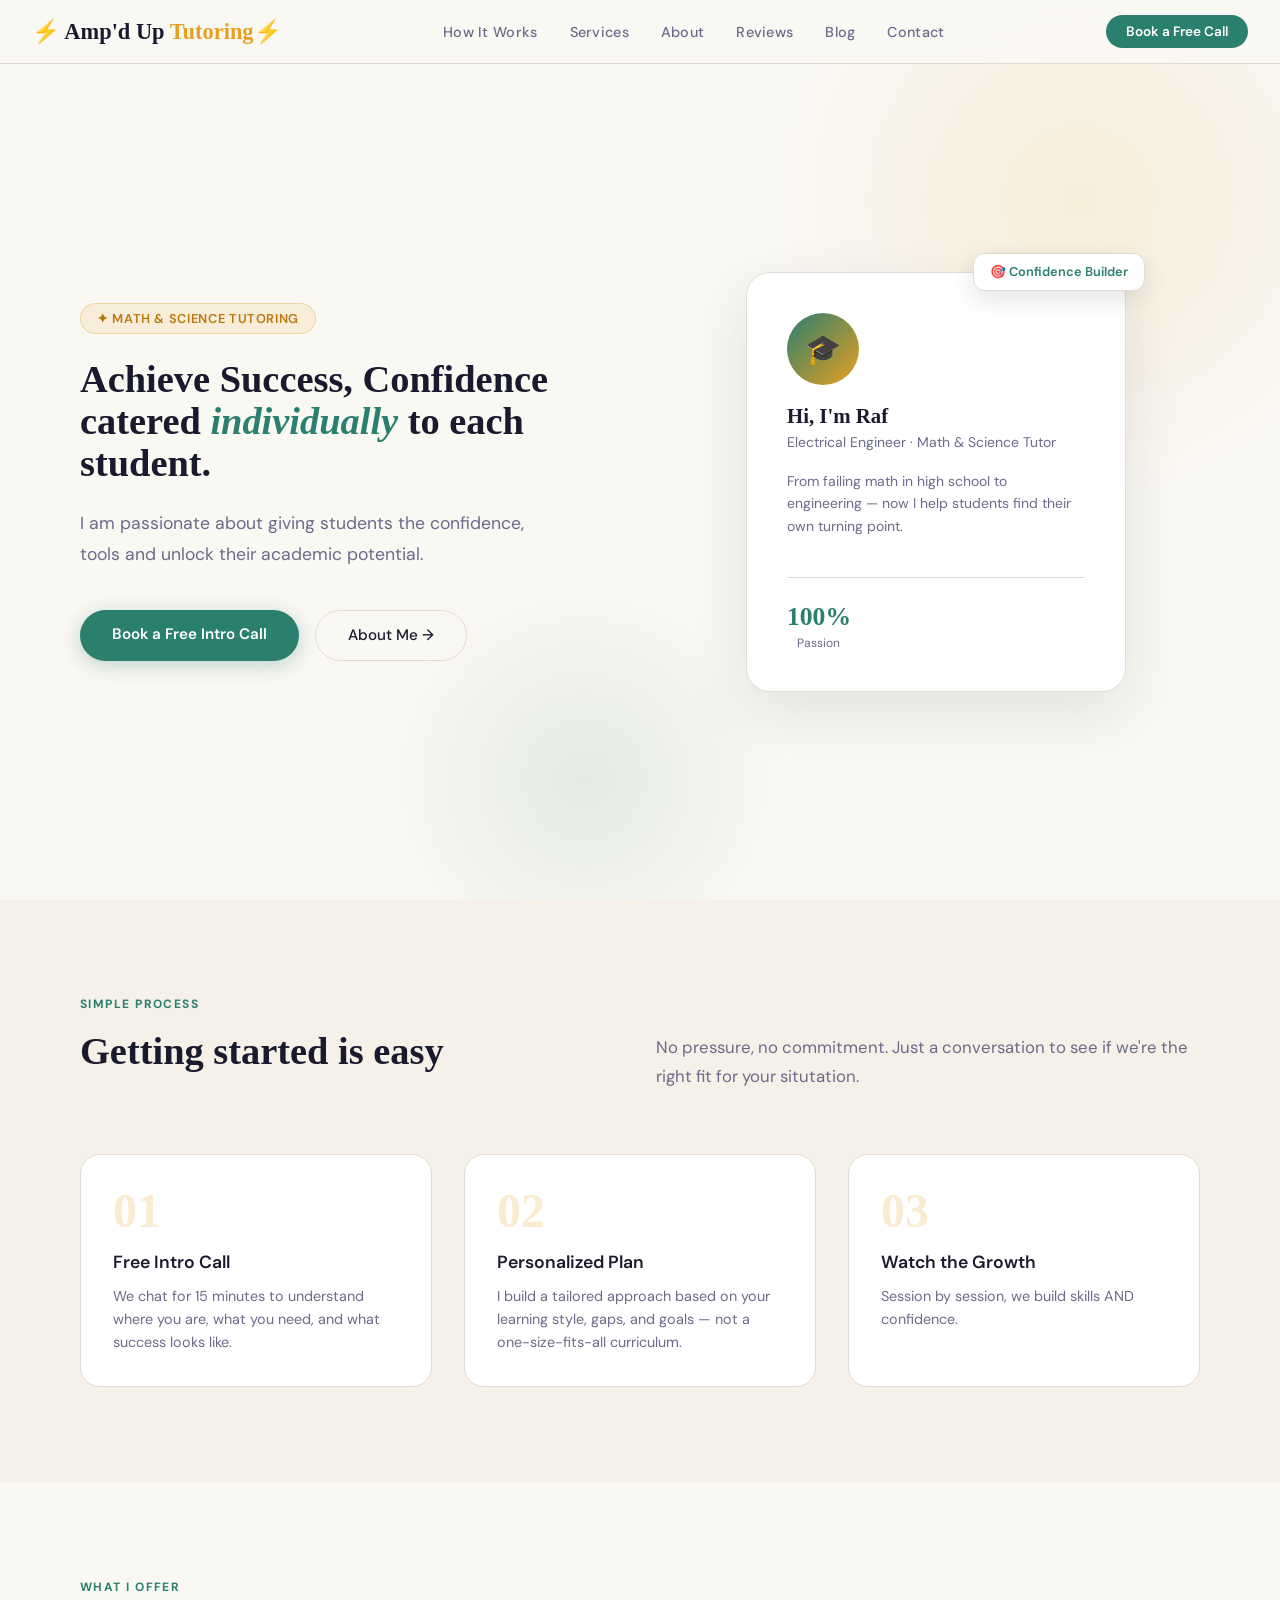
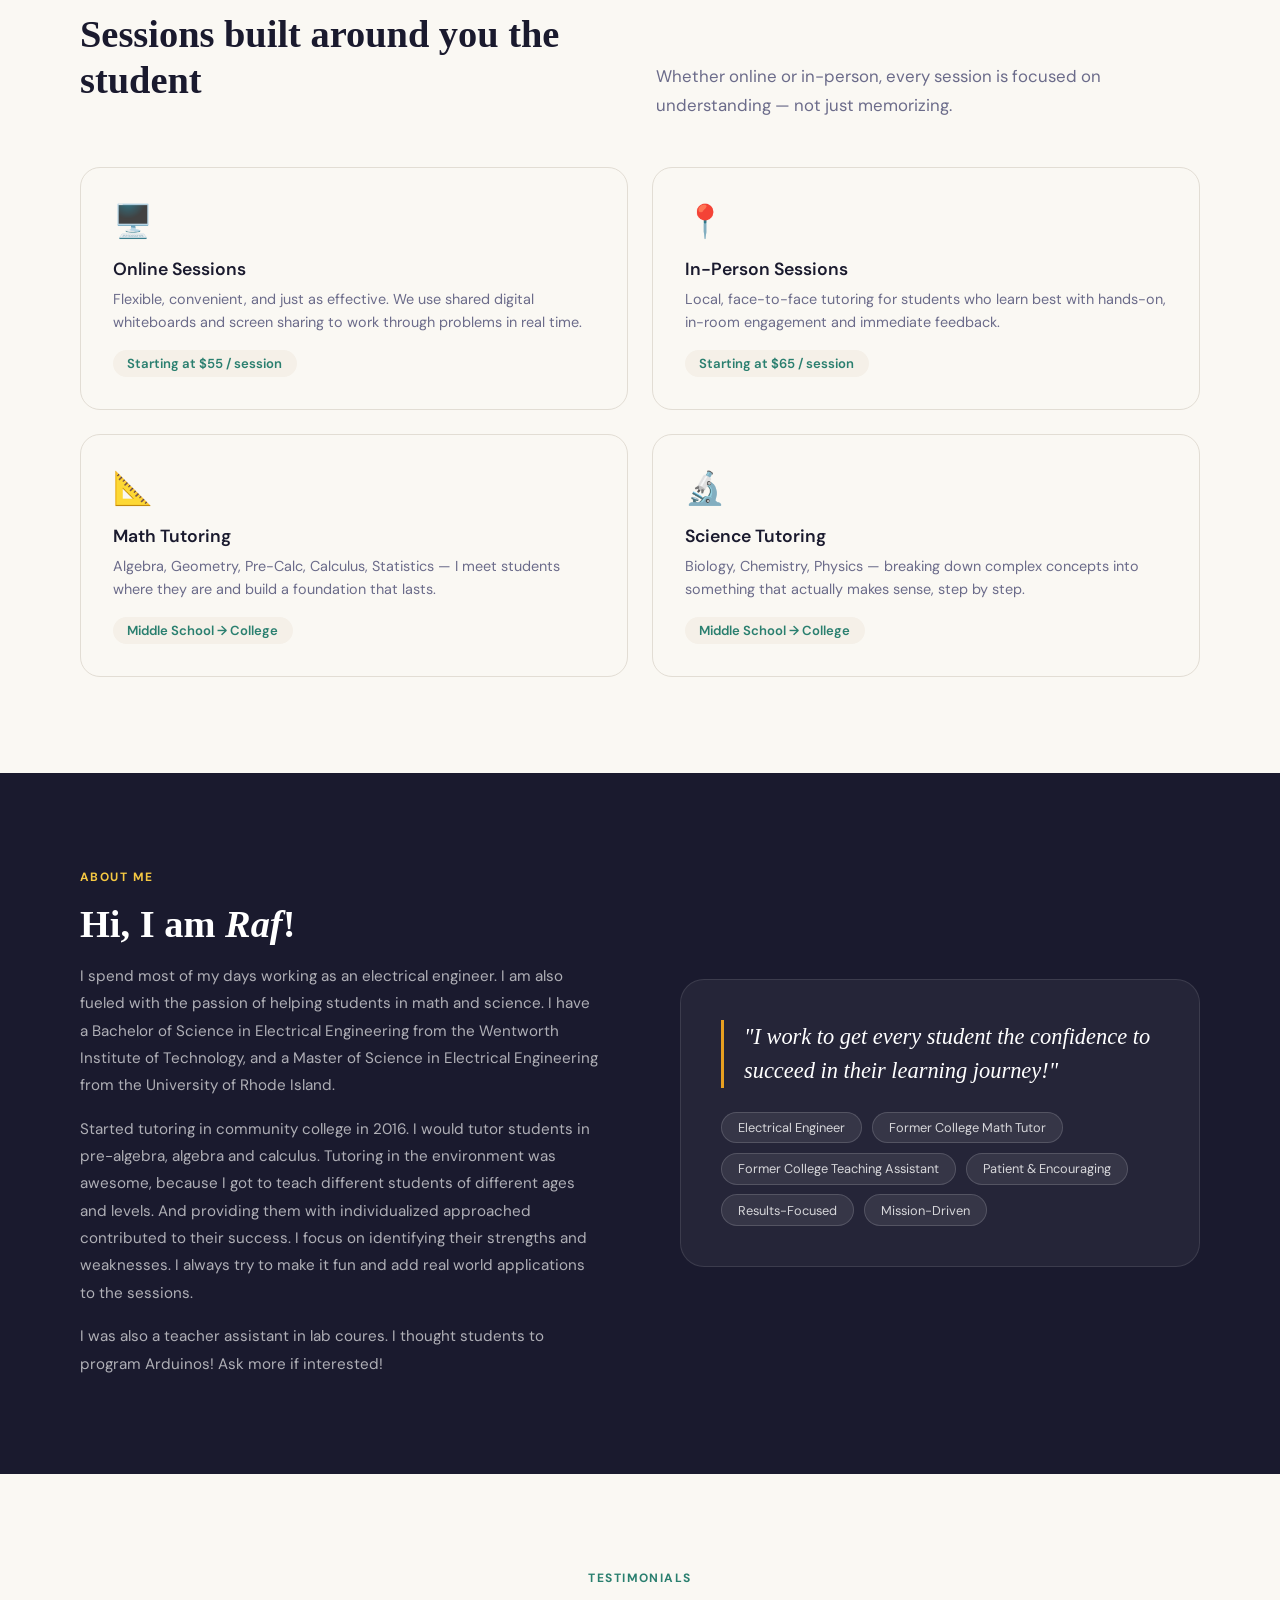
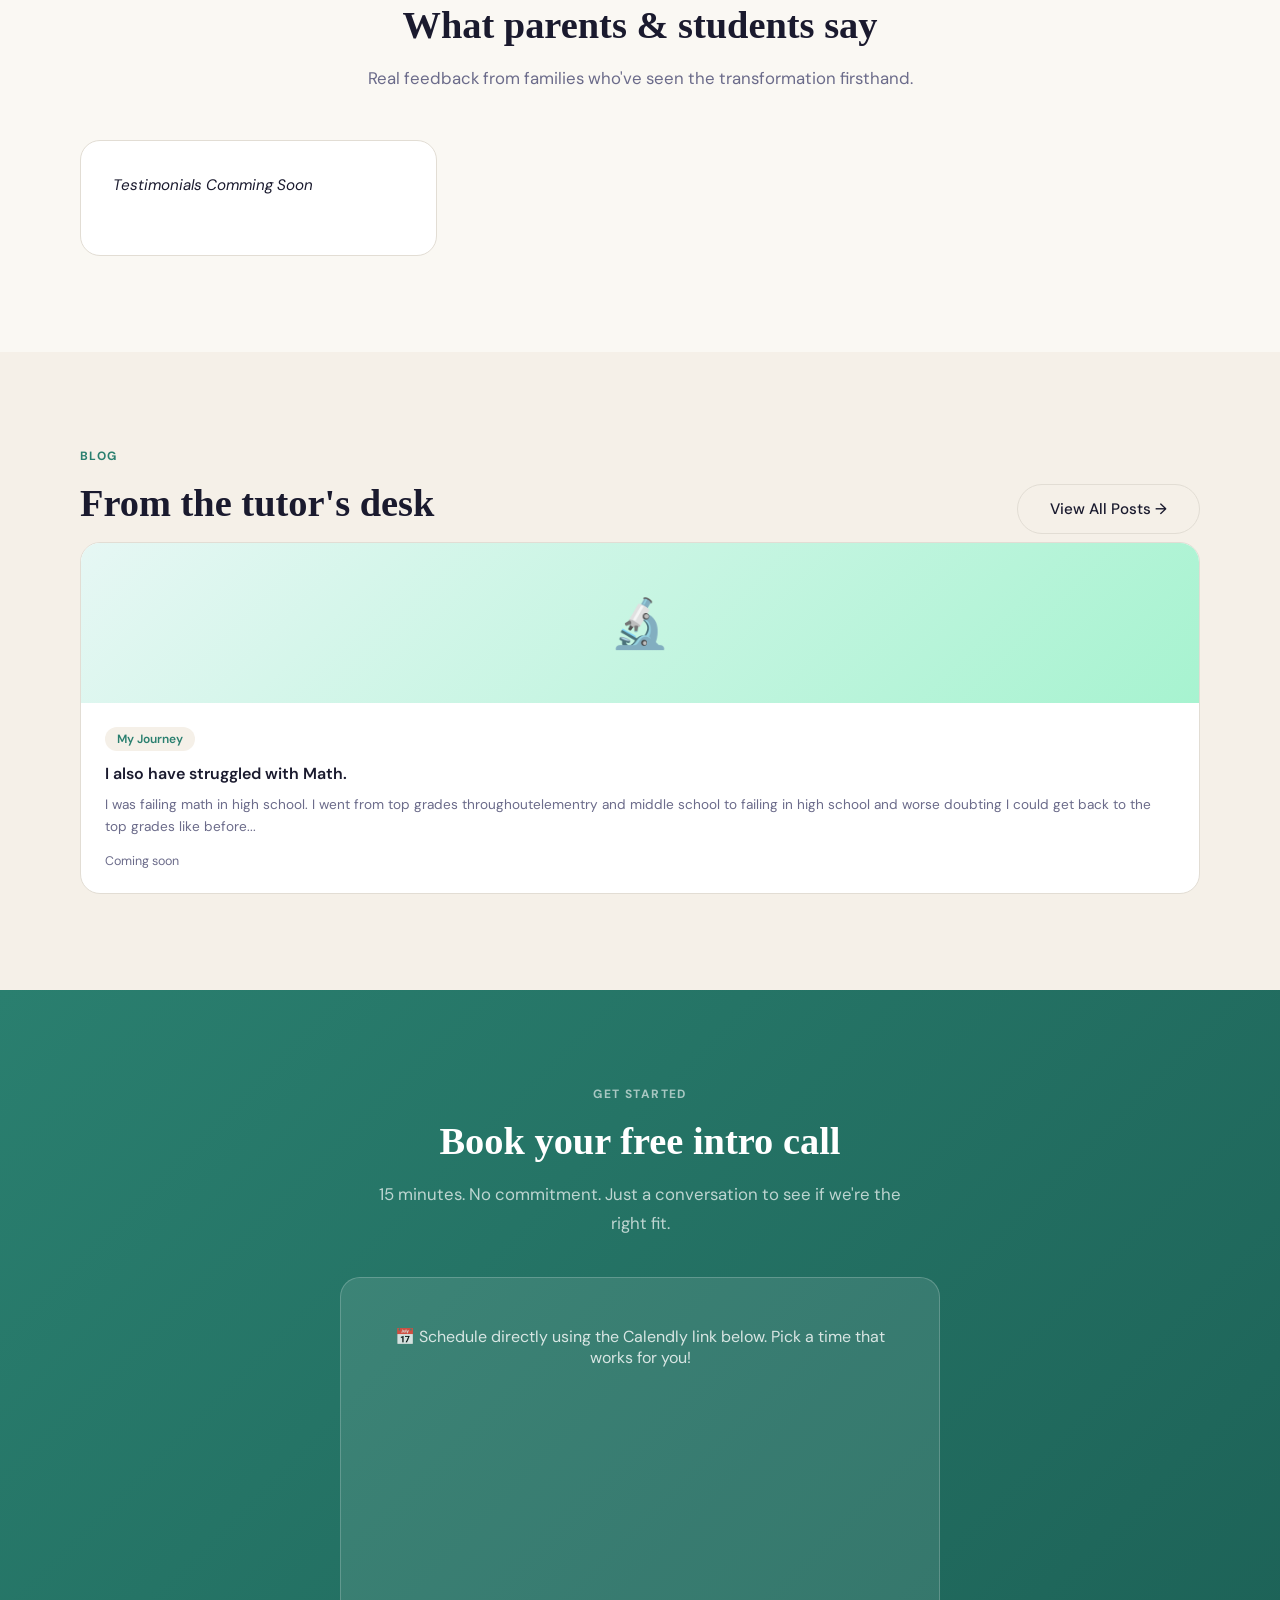
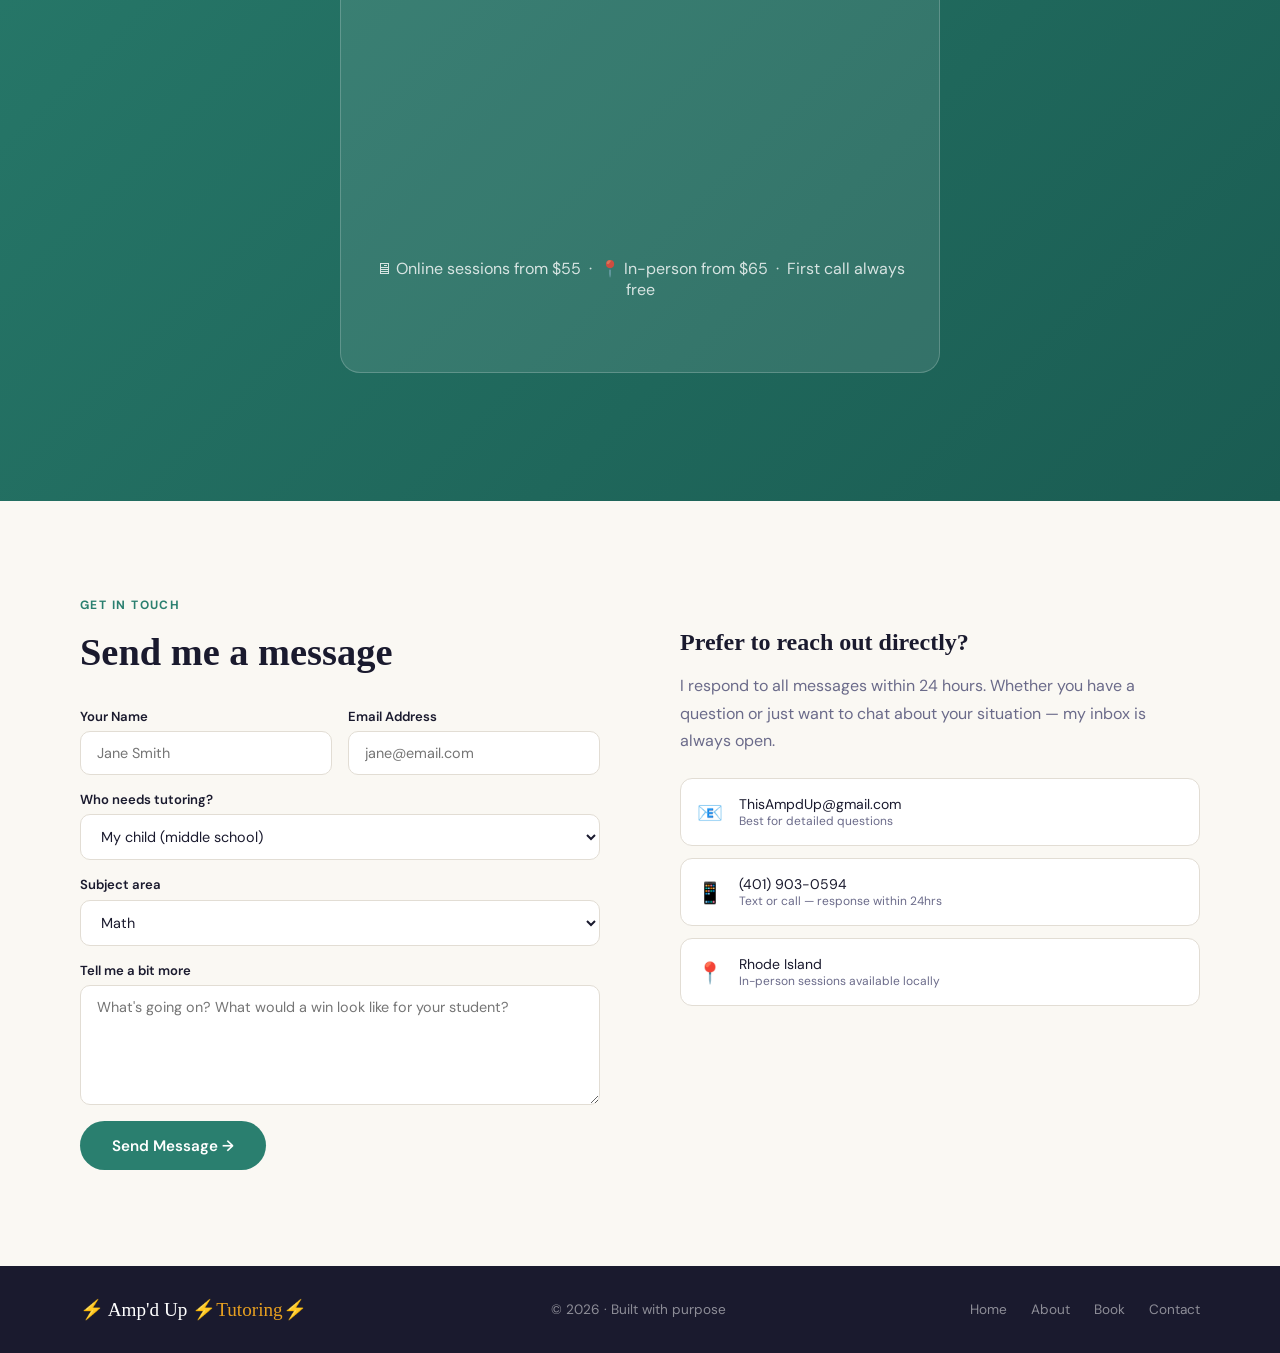
==== index.html @ 47f484e3 "fixing get in touch formatting" ====
<!DOCTYPE html>
<html lang="en">
<head>
<meta charset="UTF-8"/>
<meta name="viewport" content="width=device-width, initial-scale=1.0"/>
<title>⚡ Amp'd Up  Tutoring ⚡| Math & Science That Clicks</title>
<link href="https://fonts.googleapis.com/css2?family=gePlayfair+Display:ital,wght@0,400;0,700;1,400&family=DM+Sans:wght@300;400;500;600&display=swap" rel="stylesheet"/>
<style>
  :root {
    --ink: #1a1a2e;
    --cream: #faf8f3;
    --warm: #f5f0e8;
    --gold: #e8a020;
    --gold-light: #f5c842;
    --teal: #2a7f6f;
    --teal-light: #3aaa96;
    --rose: #e05c5c;
    --mid: #6b6b8a;
    --border: #e2ddd4;
  }

  * { margin: 0; padding: 0; box-sizing: border-box; }

  html { scroll-behavior: smooth; }

  body {
    font-family: 'DM Sans', sans-serif;
    background: var(--cream);
    color: var(--ink);
    overflow-x: hidden;
  }

  /* NAV */
  nav {
    position: fixed; top: 0; width: 100%; z-index: 100;
    background: rgba(250,248,243,0.92);
    backdrop-filter: blur(12px);
    border-bottom: 1px solid var(--border);
    padding: 0 2rem;
    display: flex; align-items: center; justify-content: space-between;
    height: 64px;
  }
  .nav-logo {
    font-family: 'Playfair Display', serif;
    font-size: 1.4rem; font-weight: 700;
    color: var(--ink);
    text-decoration: none;
  }
  .nav-logo span { color: var(--gold); }
  .nav-links { display: flex; gap: 2rem; list-style: none; }
  .nav-links a {
    font-size: 0.9rem; font-weight: 500; letter-spacing: 0.02em;
    color: var(--mid); text-decoration: none;
    transition: color 0.2s;
  }
  .nav-links a:hover { color: var(--ink); }
  .nav-cta {
    background: var(--teal); color: #fff;
    padding: 0.5rem 1.25rem; border-radius: 100px;
    font-size: 0.85rem; font-weight: 600;
    text-decoration: none; transition: background 0.2s, transform 0.2s;
    align-items: center;
  }
  .nav-cta:hover { background: var(--teal-light); transform: translateY(-1px); }

  /* HERO */
  .hero {
    min-height: 100vh;
    display: grid; grid-template-columns: 1fr 1fr;
    align-items: center;
    padding: 8rem 5rem 4rem;
    gap: 4rem;
    background: var(--cream);
    position: relative;
    overflow: hidden;
  }
  .hero::before {
    content: '';
    position: absolute; top: -100px; right: -100px;
    width: 600px; height: 600px;
    background: radial-gradient(circle, rgba(232,160,32,0.12) 0%, transparent 70%);
    border-radius: 50%;
  }
  .hero::after {
    content: '';
    position: absolute; bottom: -80px; left: 30%;
    width: 400px; height: 400px;
    background: radial-gradient(circle, rgba(42,127,111,0.1) 0%, transparent 70%);
    border-radius: 50%;
  }
  .hero-badge {
    display: inline-flex; align-items: center; gap: 0.5rem;
    background: rgba(232,160,32,0.12); border: 1px solid rgba(232,160,32,0.3);
    color: #b8780e; border-radius: 100px;
    padding: 0.35rem 1rem; font-size: 0.8rem; font-weight: 600;
    letter-spacing: 0.05em; text-transform: uppercase;
    margin-bottom: 1.5rem;
    animation: fadeUp 0.6s ease both;
  }
  .hero h1 {
    font-family: 'Playfair Display', serif;
    font-size: clamp(1.9rem, 3vw, 2.8rem);
    line-height: 1.1; font-weight: 700;
    margin-bottom: 1.5rem;
    animation: fadeUp 0.6s 0.1s ease both;
  }
  .hero h1 em {
    font-style: italic; color: var(--teal);
  }
  .hero p {
    font-size: 1.1rem; line-height: 1.75;
    color: var(--mid); max-width: 480px;
    margin-bottom: 2.5rem;
    animation: fadeUp 0.6s 0.2s ease both;
  }
  .hero-actions {
    display: flex; gap: 1rem; flex-wrap: wrap;
    animation: fadeUp 0.6s 0.3s ease both;
  }
  .btn-primary {
    background: var(--teal); color: #fff;
    padding: 0.9rem 2rem; border-radius: 100px;
    font-weight: 600; font-size: 0.95rem;
    text-decoration: none; transition: all 0.2s;
    box-shadow: 0 4px 20px rgba(42,127,111,0.3);
  }
  .btn-primary:hover { background: var(--teal-light); transform: translateY(-2px); box-shadow: 0 8px 28px rgba(42,127,111,0.35); }
  .btn-secondary {
    background: transparent; color: var(--ink);
    padding: 0.9rem 2rem; border-radius: 100px;
    border: 1.5px solid var(--border);
    font-weight: 500; font-size: 0.95rem;
    text-decoration: none; transition: all 0.2s;
  }
  .btn-secondary:hover { border-color: var(--ink); background: var(--warm); }

  .hero-visual {
    position: relative; display: flex; justify-content: center; align-items: center;
    animation: fadeUp 0.6s 0.2s ease both;
  }
  .hero-card {
    background: #fff; border-radius: 24px;
    padding: 2.5rem; width: 100%; max-width: 380px;
    box-shadow: 0 20px 60px rgba(26,26,46,0.1);
    border: 1px solid var(--border);
    position: relative;
  }
  .hero-card-avatar {
    width: 72px; height: 72px; border-radius: 50%;
    background: linear-gradient(135deg, var(--teal), var(--gold));
    display: flex; align-items: center; justify-content: center;
    font-size: 1.8rem; margin-bottom: 1.2rem;
  }
  .hero-card h3 {
    font-family: 'Playfair Display', serif;
    font-size: 1.3rem; margin-bottom: 0.3rem;
  }
  .hero-card .role { color: var(--mid); font-size: 0.875rem; margin-bottom: 1.2rem; }
  .stat-row { display: flex; gap: 1.5rem; margin-top: 1.5rem; padding-top: 1.5rem; border-top: 1px solid var(--border); }
  .stat { text-align: center; }
  .stat-num { font-family: 'Playfair Display', serif; font-size: 1.6rem; font-weight: 700; color: var(--teal); }
  .stat-label { font-size: 0.75rem; color: var(--mid); margin-top: 0.2rem; }
  .floating-tag {
    position: absolute;
    background: #fff; border-radius: 12px;
    padding: 0.6rem 1rem; font-size: 0.8rem; font-weight: 600;
    box-shadow: 0 8px 24px rgba(26,26,46,0.12);
    border: 1px solid var(--border);
    display: flex; align-items: center; gap: 0.5rem;
  }
  .tag-1 { top: -20px; right: -20px; color: var(--teal); }
  .tag-2 { bottom: 30px; left: -30px; color: var(--gold); }

  /* SECTIONS */
  section { padding: 6rem 5rem; }
  .section-label {
    font-size: 0.75rem; font-weight: 700; letter-spacing: 0.12em;
    text-transform: uppercase; color: var(--teal);
    margin-bottom: 1rem;
  }
  .section-title {
    font-family: 'Playfair Display', serif;
    font-size: clamp(2rem, 3vw, 2.8rem);
    line-height: 1.2; margin-bottom: 1rem;
  }
  .section-sub {
    color: var(--mid); font-size: 1.05rem; line-height: 1.7;
    max-width: 560px;
  }

  /* HOW IT WORKS */
  .how { background: var(--warm); }
  .steps-grid {
    display: grid; grid-template-columns: repeat(3, 1fr);
    gap: 2rem; margin-top: 4rem;
  }
  .step {
    background: #fff; border-radius: 20px;
    padding: 2rem; border: 1px solid var(--border);
    position: relative; transition: transform 0.2s, box-shadow 0.2s;
  }
  .step:hover { transform: translateY(-4px); box-shadow: 0 16px 40px rgba(26,26,46,0.08); }
  .step-num {
    font-family: 'Playfair Display', serif;
    font-size: 3rem; font-weight: 700;
    color: rgba(232,160,32,0.2); line-height: 1;
    margin-bottom: 1rem;
  }
  .step h3 { font-size: 1.1rem; font-weight: 600; margin-bottom: 0.75rem; }
  .step p { color: var(--mid); font-size: 0.9rem; line-height: 1.6; }

  /* SERVICES */
  .services-grid {
    display: grid; grid-template-columns: repeat(2, 1fr);
    gap: 1.5rem; margin-top: 3rem;
  }
  .service-card {
    border: 1.5px solid var(--border); border-radius: 20px;
    padding: 2rem; transition: all 0.2s;
    position: relative; overflow: hidden;
  }
  .service-card::before {
    content: ''; position: absolute; top: 0; left: 0;
    width: 4px; height: 100%;
    background: var(--teal);
    transform: scaleY(0); transition: transform 0.2s;
    transform-origin: bottom;
  }
  .service-card:hover::before { transform: scaleY(1); }
  .service-card:hover { border-color: var(--teal); box-shadow: 0 8px 24px rgba(42,127,111,0.1); }
  .service-icon { font-size: 2rem; margin-bottom: 1rem; }
  .service-card h3 { font-size: 1.1rem; font-weight: 600; margin-bottom: 0.5rem; }
  .service-card p { color: var(--mid); font-size: 0.9rem; line-height: 1.6; }
  .service-price {
    display: inline-block; margin-top: 1rem;
    background: var(--warm); border-radius: 100px;
    padding: 0.3rem 0.9rem; font-size: 0.82rem; font-weight: 600; color: var(--teal);
  }

  /* ABOUT */
  .about { background: var(--ink); color: #fff; }
  .about-grid { display: grid; grid-template-columns: 1fr 1fr; gap: 5rem; align-items: center; }
  .about .section-label { color: var(--gold-light); }
  .about .section-title { color: #fff; }
  .about .section-sub { color: rgba(255,255,255,0.65); max-width: 100%; }
  .about p { color: rgba(255,255,255,0.65); line-height: 1.8; margin-top: 1rem; font-size: 0.95rem; }
  .about-visual {
    background: rgba(255,255,255,0.05);
    border: 1px solid rgba(255,255,255,0.1);
    border-radius: 24px; padding: 2.5rem;
  }
  .about-quote {
    font-family: 'Playfair Display', serif;
    font-size: 1.4rem; font-style: italic;
    color: #fff; line-height: 1.5;
    margin-bottom: 1.5rem;
    border-left: 3px solid var(--gold);
    padding-left: 1.25rem;
  }
  .about-tags { display: flex; flex-wrap: wrap; gap: 0.6rem; margin-top: 1.5rem; }
  .about-tag {
    background: rgba(255,255,255,0.08);
    border: 1px solid rgba(255,255,255,0.15);
    color: rgba(255,255,255,0.8);
    padding: 0.4rem 1rem; border-radius: 100px;
    font-size: 0.8rem;
  }

  /* TESTIMONIALS */
  .testimonials { background: var(--cream); }
  .testi-grid { display: grid; grid-template-columns: repeat(3, 1fr); gap: 1.5rem; margin-top: 3rem; }
  .testi-card {
    background: #fff; border-radius: 20px; padding: 2rem;
    border: 1px solid var(--border);
    transition: transform 0.2s, box-shadow 0.2s;
  }
  .testi-card:hover { transform: translateY(-4px); box-shadow: 0 16px 40px rgba(26,26,46,0.08); }
  .stars { color: var(--gold); font-size: 1rem; margin-bottom: 1rem; letter-spacing: 0.1em; }
  .testi-text {
    font-size: 0.95rem; line-height: 1.7; color: var(--ink);
    font-style: italic; margin-bottom: 1.5rem;
  }
  .testi-author { display: flex; align-items: center; gap: 0.75rem; }
  .testi-avatar {
    width: 40px; height: 40px; border-radius: 50%;
    display: flex; align-items: center; justify-content: center;
    font-size: 1.1rem; font-weight: 700; color: #fff;
    flex-shrink: 0;
  }
  .testi-name { font-weight: 600; font-size: 0.875rem; }
  .testi-role { color: var(--mid); font-size: 0.8rem; }

  /* BLOG */
  .blog { background: var(--warm); }
  .blog-grid { display: grid; grid-template-columns: repeat(3, 1fr); gap: 1.5rem; margin-top: 3rem; }
  .blog-card {
    background: #fff; border-radius: 20px; overflow: hidden;
    border: 1px solid var(--border); cursor: pointer;
    transition: transform 0.2s, box-shadow 0.2s;
  }
  .blog-card:hover { transform: translateY(-4px); box-shadow: 0 16px 40px rgba(26,26,46,0.1); }
  .blog-thumb {
    height: 160px; display: flex; align-items: center; justify-content: center;
    font-size: 3rem;
  }
  .blog-body { padding: 1.5rem; }
  .blog-tag {
    display: inline-block; background: var(--warm);
    color: var(--teal); font-size: 0.75rem; font-weight: 600;
    padding: 0.25rem 0.75rem; border-radius: 100px;
    margin-bottom: 0.75rem;
  }
  .blog-card h3 { font-size: 1rem; font-weight: 600; line-height: 1.4; margin-bottom: 0.5rem; }
  .blog-card p { font-size: 0.85rem; color: var(--mid); line-height: 1.6; }
  .blog-date { font-size: 0.78rem; color: var(--mid); margin-top: 1rem; }

  /* BOOKING */
  .booking {
    background: linear-gradient(135deg, var(--teal) 0%, #1a5c52 100%);
    color: #fff; text-align: center;
  }
  .booking .section-label { color: rgba(255,255,255,0.6); }
  .booking .section-title { color: #fff; margin: 0 auto 1rem; max-width: 600px; }
  .booking .section-sub { color: rgba(255,255,255,0.7); margin: 0 auto 2.5rem; }
  .calendly-placeholder {
    background: rgba(255,255,255,0.1); border: 1px solid rgba(255,255,255,0.2);
    border-radius: 20px; padding: 3rem 2rem; max-width: 600px; margin: 0 auto 2rem;
  }
  .calendly-placeholder p { color: rgba(255,255,255,0.8); margin-bottom: 1.5rem; font-size: 1rem; }
  .btn-white {
    background: #fff; color: var(--teal);
    /*padding: 0.9rem 2.5rem; border-radius: 100px;*/
    font-weight: 700; font-size: 1rem;
    text-decoration: none; display: inline-block;
    transition: all 0.2s;
    box-shadow: 0 4px 20px rgba(0,0,0,0.15);
  }
  .btn-white:hover { transform: translateY(-2px); box-shadow: 0 8px 28px rgba(0,0,0,0.2); }
  .pricing-note { color: rgba(255,255,255,0.65); font-size: 0.9rem; margin-top: 1rem; }

  /* CONTACT */
  .contact { background: var(--cream); }
  .contact-grid { display: grid; grid-template-columns: 1fr 1fr; gap: 5rem; }
  .contact-form { display: flex; flex-direction: column; gap: 1rem; margin-top: 2rem; }
  .form-row { display: grid; grid-template-columns: 1fr 1fr; gap: 1rem; }
  .form-group { display: flex; flex-direction: column; gap: 0.4rem; }
  .form-group label { font-size: 0.82rem; font-weight: 600; color: var(--ink); }
  .form-group input,
  .form-group select,
  .form-group textarea {
    background: #fff; border: 1.5px solid var(--border);
    border-radius: 10px; padding: 0.75rem 1rem;
    font-family: 'DM Sans', sans-serif; font-size: 0.9rem;
    color: var(--ink); transition: border-color 0.2s;
    outline: none;
  }
  .form-group input:focus,
  .form-group select:focus,
  .form-group textarea:focus { border-color: var(--teal); }
  .form-group textarea { resize: vertical; min-height: 120px; }
  .form-submit {
    background: var(--teal); color: #fff;
    border: none; padding: 0.9rem 2rem; border-radius: 100px;
    font-family: 'DM Sans', sans-serif; font-size: 0.95rem;
    font-weight: 600; cursor: pointer; transition: all 0.2s;
    align-self: flex-start;
  }
  .form-submit:hover { background: var(--teal-light); transform: translateY(-1px); }
  .contact-info { margin-top: 2rem; }
  .contact-info h3 { font-family: 'Playfair Display', serif; font-size: 1.5rem; margin-bottom: 1rem; }
  .contact-info p { color: var(--mid); line-height: 1.7; margin-bottom: 1.5rem; }
  .contact-item {
    display: flex; align-items: center; gap: 1rem;
    padding: 1rem; border: 1px solid var(--border);
    border-radius: 12px; margin-bottom: 0.75rem;
    background: #fff;
  }
  .contact-item-icon { font-size: 1.3rem; }
  .contact-item-text { font-size: 0.875rem; }
  .contact-item-label { color: var(--mid); font-size: 0.75rem; }

  /* FOOTER */
  footer {
    background: var(--ink); color: rgba(255,255,255,0.5);
    padding: 2rem 5rem; display: flex;
    justify-content: space-between; align-items: center;
    font-size: 0.85rem;
  }
  footer a { color: rgba(255,255,255,0.5); text-decoration: none; }
  .footer-logo {
    font-family: 'Playfair Display', serif;
    font-size: 1.2rem; color: #fff;
  }
  .footer-logo span { color: var(--gold); }

  /* ANIMATIONS */
  @keyframes fadeUp {
    from { opacity: 0; transform: translateY(20px); }
    to { opacity: 1; transform: translateY(0); }
  }

  /* MOBILE */
  @media (max-width: 900px) {
    nav { padding: 0 1.5rem; }
    .nav-links { display: none; }
    .hero { grid-template-columns: 1fr; padding: 6rem 1.5rem 3rem; text-align: center; }
    .hero p { margin: 0 auto 2rem; }
    .hero-actions { justify-content: center; }
    .hero-visual { display: none; }
    section { padding: 4rem 1.5rem; }
    .steps-grid, .services-grid, .testi-grid, .blog-grid { grid-template-columns: 1fr; }
    .about-grid, .contact-grid { grid-template-columns: 1fr; gap: 2rem; }
    footer { flex-direction: column; gap: 1rem; text-align: center; padding: 1.5rem; }
    .form-row { grid-template-columns: 1fr; }
  }
</style>
</head>
<body>

<!-- NAV -->
<nav>
  <a class="nav-logo" href="#home">⚡ Amp'd Up <span>Tutoring⚡</span></a>
  <ul class="nav-links">
    <li><a href="#how">How It Works</a></li>
    <li><a href="#services">Services</a></li>
    <li><a href="#about">About</a></li>
    <li><a href="#testimonials">Reviews</a></li>
    <li><a href="#blog">Blog</a></li>
    <li><a href="#contact">Contact</a></li>
  </ul>
  <a class="nav-cta" href="#booking">Book a Free Call</a>
</nav>

<!-- HERO -->
<section class="hero" id="home">
  <div class="hero-content">
    <div class="hero-badge">✦ Math & Science Tutoring</div>
    <h1>Achieve Success, Confidence catered <em> individually</em> to each student. </h1>
    <!--<h1> Now it's my turn instill the <em>confidence</em> to the student who needs it.</h1>-->
    <p> I am passionate about giving students the confidence, tools and unlock their academic potential.</p>
    <div class="hero-actions">
      <a href="#booking" class="btn-primary">Book a Free Intro Call</a>
      <a href="#about" class="btn-secondary">About Me →</a>
    </div>
  </div>
  <div class="hero-visual">
    <div class="hero-card">
      <div class="floating-tag tag-1">🎯 Confidence Builder</div>
      <!--<div class="floating-tag tag-2">⭐ 5.0 Rated Tutor</div>-->
      <div class="hero-card-avatar">🎓</div>
      <h3>Hi, I'm Raf</h3>
      <div class="role">Electrical Engineer · Math & Science Tutor</div>
      <p style="font-size:0.875rem;color:var(--mid);line-height:1.6;">From failing math in high school to engineering — now I help students find their own turning point.</p>
      <div class="stat-row">
        <!--<div class="stat"><div class="stat-num">50+</div><div class="stat-label">Students Helped</div></div>
        <div class="stat"><div class="stat-num">5★</div><div class="stat-label">Avg. Rating</div></div>-->
        <div class="stat"><div class="stat-num">100%</div><div class="stat-label">Passion</div></div>
      </div>
    </div>
  </div>
</section>

<!-- HOW IT WORKS -->
<section class="how" id="how">
  <div class="section-label">Simple Process</div>
  <div style="display:grid;grid-template-columns:1fr 1fr;gap:2rem;align-items:end;">
    <div>
      <h2 class="section-title">Getting started is easy</h2>
    </div>
    <p class="section-sub">No pressure, no commitment. Just a conversation to see if we're the right fit for your situtation.</p>
  </div>
  <div class="steps-grid">
    <div class="step">
      <div class="step-num">01</div>
      <h3>Free Intro Call</h3>
      <p>We chat for 15 minutes to understand where you are, what you need, and what success looks like.</p>
    </div>
    <div class="step">
      <div class="step-num">02</div>
      <h3>Personalized Plan</h3>
      <p>I build a tailored approach based on your learning style, gaps, and goals — not a one-size-fits-all curriculum.</p>
    </div>
    <div class="step">
      <div class="step-num">03</div>
      <h3>Watch the Growth</h3>
      <p>Session by session, we build skills AND confidence. <!--Most students notice a shift in how they feel about math and science within weeks.--></p>
    </div>
  </div>
</section>

<!-- SERVICES -->
<section id="services">
  <div class="section-label">What I Offer</div>
  <div style="display:grid;grid-template-columns:1fr 1fr;gap:2rem;align-items:end;margin-bottom:0;">
    <div>
      <h2 class="section-title">Sessions built around you the student</h2>
    </div>
    <p class="section-sub">Whether online or in-person, every session is focused on understanding — not just memorizing.</p>
  </div>
  <div class="services-grid">
    <div class="service-card">
      <div class="service-icon">🖥️</div>
      <h3>Online Sessions</h3>
      <p>Flexible, convenient, and just as effective. We use shared digital whiteboards and screen sharing to work through problems in real time.</p>
      <div class="service-price">Starting at $55 / session</div>
    </div>
    <div class="service-card">
      <div class="service-icon">📍</div>
      <h3>In-Person Sessions</h3>
      <p>Local, face-to-face tutoring for students who learn best with hands-on, in-room engagement and immediate feedback.</p>
      <div class="service-price">Starting at $65 / session</div>
    </div>
    <div class="service-card">
      <div class="service-icon">📐</div>
      <h3>Math Tutoring</h3>
      <p>Algebra, Geometry, Pre-Calc, Calculus, Statistics — I meet students where they are and build a foundation that lasts.</p>
      <div class="service-price">Middle School → College</div>
    </div>
    <div class="service-card">
      <div class="service-icon">🔬</div>
      <h3>Science Tutoring</h3>
      <p>Biology, Chemistry, Physics — breaking down complex concepts into something that actually makes sense, step by step.</p>
      <div class="service-price">Middle School → College</div>
    </div>
  </div>
</section>

<!-- ABOUT -->
<section class="about" id="about">
  <div class="about-grid">
    <div>
      <div class="section-label">About Me</div>
      <h2 class="section-title">Hi, I am <em>Raf</em>!</h2>
      <p>I spend most of my days working as an electrical engineer. I am also fueled with the passion of helping students in math and science. I have a Bachelor of Science in Electrical Engineering from the Wentworth Institute of Technology, and a Master of Science in Electrical Engineering from the University of Rhode Island. </p>
      <p>Started tutoring in community college in 2016. I would tutor students in pre-algebra, algebra and calculus. Tutoring in the environment was awesome, because I got to teach different students of different ages and levels. And providing them with individualized approached contributed to their success. I focus on identifying their strengths and weaknesses. I always try to make it fun and add real world applications to the sessions. </p>
      <p>I was also a teacher assistant in lab coures. I thought students to program Arduinos! Ask more if interested!</p>
    </div>
    <div class="about-visual">
      <div class="about-quote">"I work to get every student the confidence to succeed in their learning journey!"</div>
      <div class="about-tags">
        <span class="about-tag">Electrical Engineer</span>
        <span class="about-tag">Former College Math Tutor</span>
        <span class="about-tag">Former College Teaching Assistant</span>
        <span class="about-tag">Patient & Encouraging</span>
        <span class="about-tag">Results-Focused</span>
        <span class="about-tag">Mission-Driven</span>
      </div>
    </div>
  </div>
</section>

<!-- TESTIMONIALS -->
<section class="testimonials" id="testimonials">
  <div style="text-align:center;">
    <div class="section-label">Testimonials</div>
    <h2 class="section-title">What parents & students say</h2>
    <p class="section-sub" style="margin:0 auto;">Real feedback from families who've seen the transformation firsthand.</p>
  </div>
 
  <div class="testi-grid">
    <div class="testi-card">
      <!--<div class="stars">★★★★★</div>-->
      <p class="testi-text"><em>Testimonials  Comming Soon</em> </p>
      <div class="testi-author">
        <!--<div class="testi-avatar" style="background:linear-gradient(135deg,#e05c5c,#f08080);">J</div>
        <div><div class="testi-name">Jamie K.</div><div class="testi-role">College freshman</div></div>-->
      </div>

      <!--<div class="testi-card">
      <div class="stars">★★★★★</div>
      <p class="testi-text">"My daughter went from dreading math homework to actually looking forward to her sessions. The confidence boost alone was worth every penny."</p>
      <div class="testi-author">
        <div class="testi-avatar" style="background:linear-gradient(135deg,#e8a020,#f5c842);">M</div>
        <div><div class="testi-name">Maria T.</div><div class="testi-role">Parent of 9th grader</div></div>
      </div>
    </div>-->
    <!--<div class="testi-card">
      <div class="stars">★★★★★</div>
      <p class="testi-text">"My son's physics grade went from a D to a B+ in one semester. More importantly, he stopped saying 'I'm just bad at science.' That shift was huge."</p>
      <div class="testi-author">
        <div class="testi-avatar" style="background:linear-gradient(135deg,#2a7f6f,#3aaa96);">D</div>
        <div><div class="testi-name">David R.</div><div class="testi-role">Parent of 11th grader</div></div>
      </div>
    </div>-->
    <!--<div class="testi-card">
      <div class="stars">★★★★★</div>
      <p class="testi-text">"I finally understand calculus. I thought I would have to retake the class but after just 4 sessions things actually clicked. 100% recommend."</p>
      <div class="testi-author">
        <div class="testi-avatar" style="background:linear-gradient(135deg,#e05c5c,#f08080);">J</div>
        <div><div class="testi-name">Jamie K.</div><div class="testi-role">College freshman</div></div>
      </div>
      
    </div>-->
  </div>
   
 <!-- <p style="text-align:center;margin-top:2rem;color:var(--mid);font-size:0.85rem;font-style:italic;">* Testimonials are representative examples. Replace with your real reviews as they come in.</p>--->
</section>

<!-- BLOG -->
<section class="blog" id="blog">
  <div style="display:flex;justify-content:space-between;align-items:flex-end;flex-wrap:wrap;gap:1rem;">
    <div>
      <div class="section-label">Blog</div>
      <h2 class="section-title">From the tutor's desk</h2>
    </div>
    <a href="" class="btn-secondary" style="margin-bottom:0.5rem;">View All Posts →</a>
  </div>
 <!-- <div class="blog-grid">
    <div class="blog-card">
      <div class="blog-thumb" style="background:linear-gradient(135deg,#fff8e6,#fde68a);">📐</div>
      <div class="blog-body">
        <span class="blog-tag">My Journey</span>
        <h3>Lessons I learned tutoring algebra as a college student myself.</h3>
        <p>Understanding the subject and knowing how to transfer are two completely different skills...</p>
        <div class="blog-date">Coming soon</div>
      </div>
    </div>-->
    <div class="blog-card">
      <div class="blog-thumb" style="background:linear-gradient(135deg,#e6f7f4,#a7f3d0);">🔬</div>
      <div class="blog-body">
        <span class="blog-tag">My Journey</span>
        <h3>I also have struggled with Math. </h3>
        <p>I was failing math in high school. I went from top grades throughoutelementry and middle school to failing in high school and worse doubting I could get back to the top grades like before...</p>
        <!--The more I learn the more I understand that learning is a challenging task. But what is important is taking the incremental steps to achieve mastery-->
        <div class="blog-date">Coming soon</div>
      </div>
    </div>
    <!--<div class="blog-card">
      <div class="blog-thumb" style="background:linear-gradient(135deg,#fce7e7,#fca5a5);">💡</div>
      <div class="blog-body">
        <span class="blog-tag">For Parents</span>
        <h3>5 signs your child needs more than just extra practice — they need confidence</h3>
        <p>More homework isn't always the answer. Sometimes what's missing is something harder to measure...</p>
       <div class="blog-date">Coming soon.</div>-->
      </div>
    </div>
  </div>
</section>

<!-- BOOKING -->
<section class="booking" id="booking">
  <div class="section-label">Get Started</div>
  <h2 class="section-title">Book your free intro call</h2>
  <p class="section-sub">15 minutes. No commitment. Just a conversation to see if we're the right fit.</p>
  <div class="calendly-placeholder">
    <p>📅 Schedule directly using the Calendly link below. Pick a time that works for you!</p>
   <!-- Calendly inline widget begin -->
  <div class="calendly-inline-widget" data-url="https://calendly.com/calendly-rifraf" style="min-width:320px;height:450px;"></div>
  <script type="text/javascript" src="https://assets.calendly.com/assets/external/widget.js" async></script>
  <!-- Calendly inline widget end -->
  <p class="pricing-note">🖥 Online sessions from $55 &nbsp;·&nbsp; 📍 In-person from $65 &nbsp;·&nbsp; First call always free</p>
</section>

<!-- CONTACT -->
<section class="contact" id="contact">
  <div class="contact-grid">
    <div>
      <div class="section-label">Get In Touch</div>
      <h2 class="section-title">Send me a message</h2>
      <form class="contact-form" 
        action="https://formspree.io/f/xreoqnnr" 
        method="POST"
      >
        <div class="form-row">
          <div class="form-group">
            <label>Your Name</label>
            <input type="text" name="name" placeholder="Jane Smith"/>
          </div>
          <div class="form-group">
            <label>Email Address</label>
            <input type="email" name="email" placeholder="jane@email.com"/>
          </div>
        </div>

        <div class="form-group">
          <label>Who needs tutoring?</label>
          <!-- name="who" labels this dropdown in your email -->
          <select name="who">
            <option>My child (middle school)</option>
            <option>My child (high school)</option>
            <option>Myself (college)</option>
            <option>Other</option>
          </select>
        </div>

        <div class="form-group">
          <label>Subject area</label>
          <!-- name="subject" labels this dropdown in your email -->
          <select name="subject">
            <option>Math</option>
            <option>Science</option>
            <option>Both Math & Science</option>
            <option>Not sure yet</option>
          </select>
        </div>

        <div class="form-group">
          <label>Tell me a bit more</label>
          <!-- name="message" labels the message box in your email -->
          <textarea name="message" placeholder="What's going on? What would a win look like for your student?"></textarea>
        </div>

        <!-- type="submit" is important — it tells the form to send when clicked -->
        <button type="submit" class="form-submit">Send Message →</button>

      </form>
    </div>
      <div class="contact-info">
        <h3>Prefer to reach out directly?</h3>
        <p>I respond to all messages within 24 hours. Whether you have a question or just want to chat about your situation — my inbox is always open.</p>
        <div class="contact-item">
          <div class="contact-item-icon">📧</div>
          <div>
            <div class="contact-item-text">ThisAmpdUp@gmail.com</div>
            <div class="contact-item-label">Best for detailed questions</div>
          </div>
        </div>
        <div class="contact-item">
          <div class="contact-item-icon">📱</div>
          <div>
            <div class="contact-item-text">(401) 903-0594</div>
            <div class="contact-item-label">Text or call — response within 24hrs</div>
          </div>
        </div>
        <div class="contact-item">
          <div class="contact-item-icon">📍</div>
          <div>
            <div class="contact-item-text">Rhode Island</div>
            <div class="contact-item-label">In-person sessions available locally</div>
          </div>
        </div>
        <!--<div class="contact-item">
          <div class="contact-item-icon">📷</div>
          <div>
            <div class="contact-item-text">@yourinstahandle</div>
            <div class="contact-item-label">Follow for tips & updates</div>-->
          </div>
        </div>
      </div>
    </div>
  </div>
</section>

<!-- FOOTER -->
<footer>
  <span class="footer-logo">⚡ Amp'd Up ⚡<span>Tutoring⚡</span></span>
  <span>© 2026 · Built with purpose</span>
  <div style="display:flex;gap:1.5rem;">
    <a href="#home">Home</a>
    <a href="#about">About</a>
    <a href="#booking">Book</a>
    <a href="#contact">Contact</a>
  </div>
</footer>

<script>
  // Smooth scroll active nav highlighting
  const sections = document.querySelectorAll('section[id]');
  const navLinks = document.querySelectorAll('.nav-links a');
  window.addEventListener('scroll', () => {
    let current = '';
    sections.forEach(s => {
      if (window.scrollY >= s.offsetTop - 100) current = s.id;
    });
    navLinks.forEach(a => {
      a.style.color = a.getAttribute('href') === '#' + current ? 'var(--ink)' : '';
    });
  });

  /*// Form submit placeholder
  document.querySelector('.form-submit').addEventListener('click', () => {
    alert('Thanks for reaching out! I\'ll get back to you within 24 hours. 🎓');
  });*/
</script>
</body>
</html>
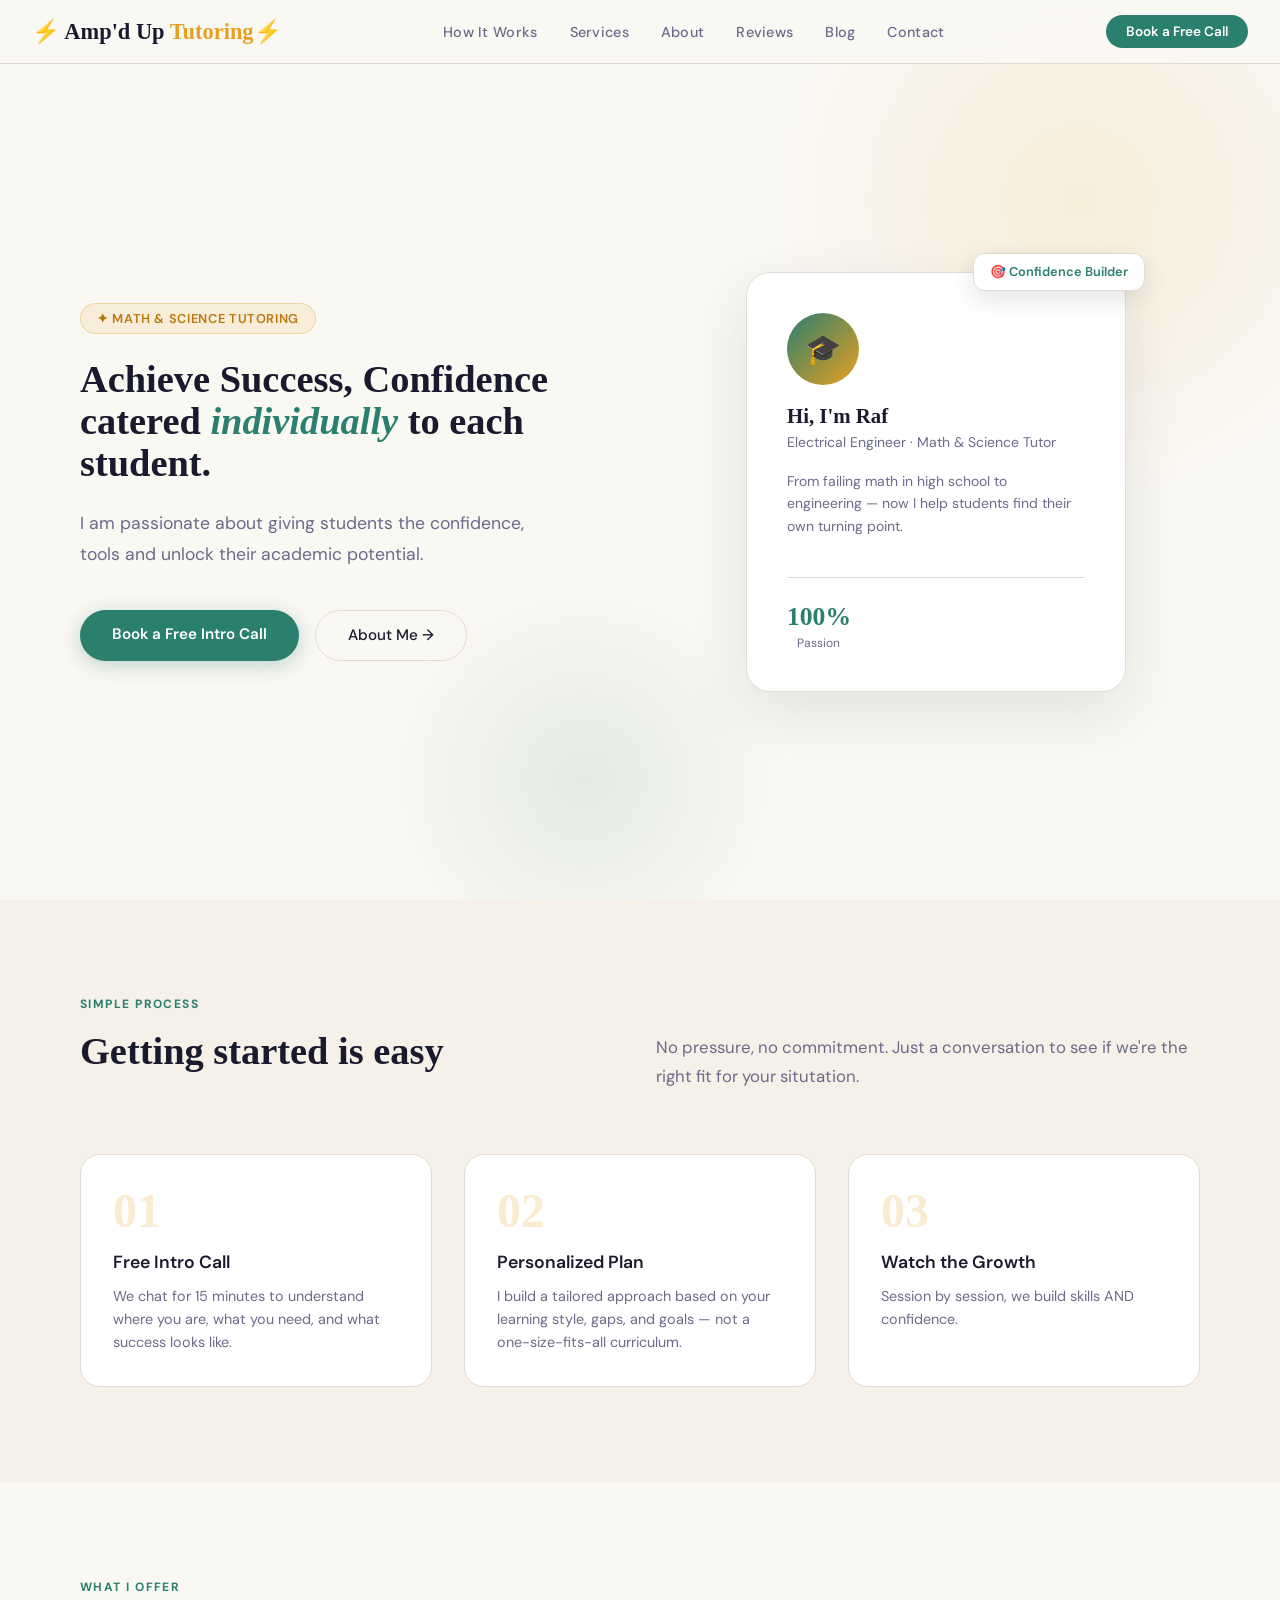
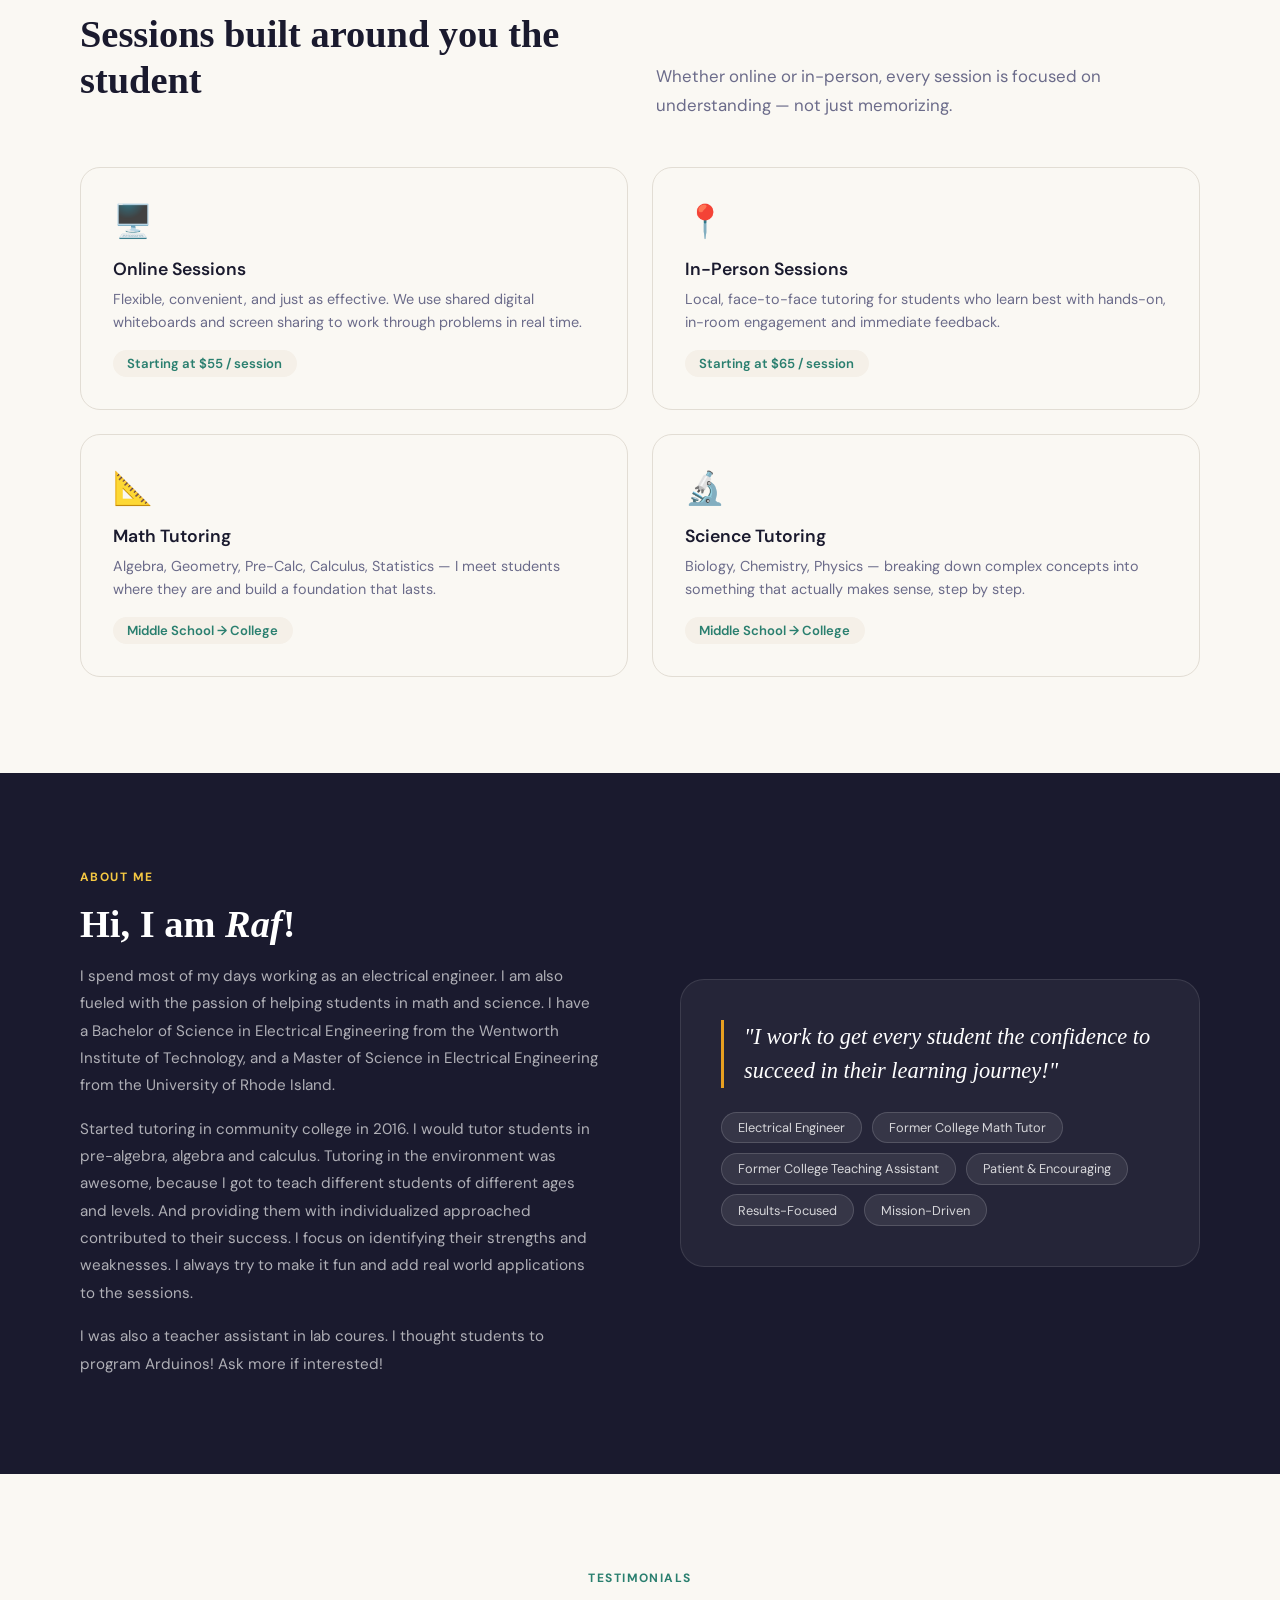
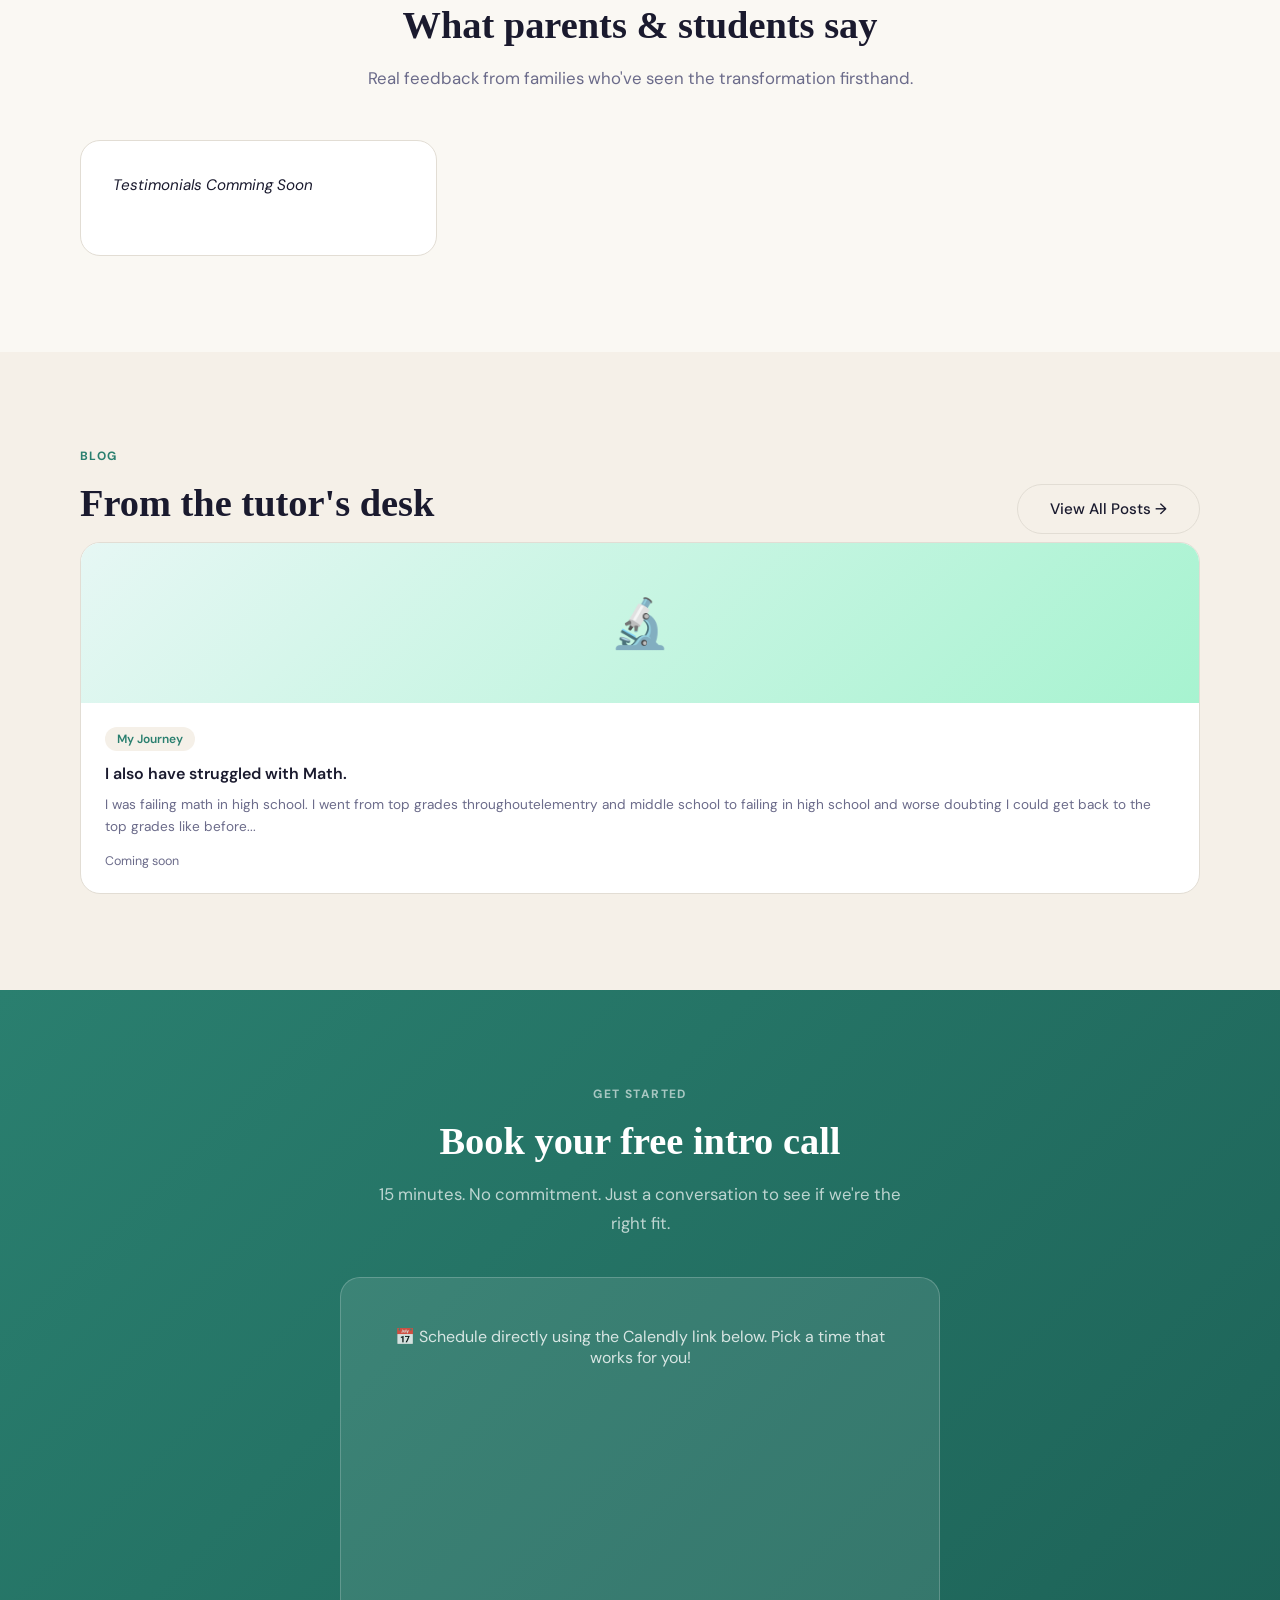
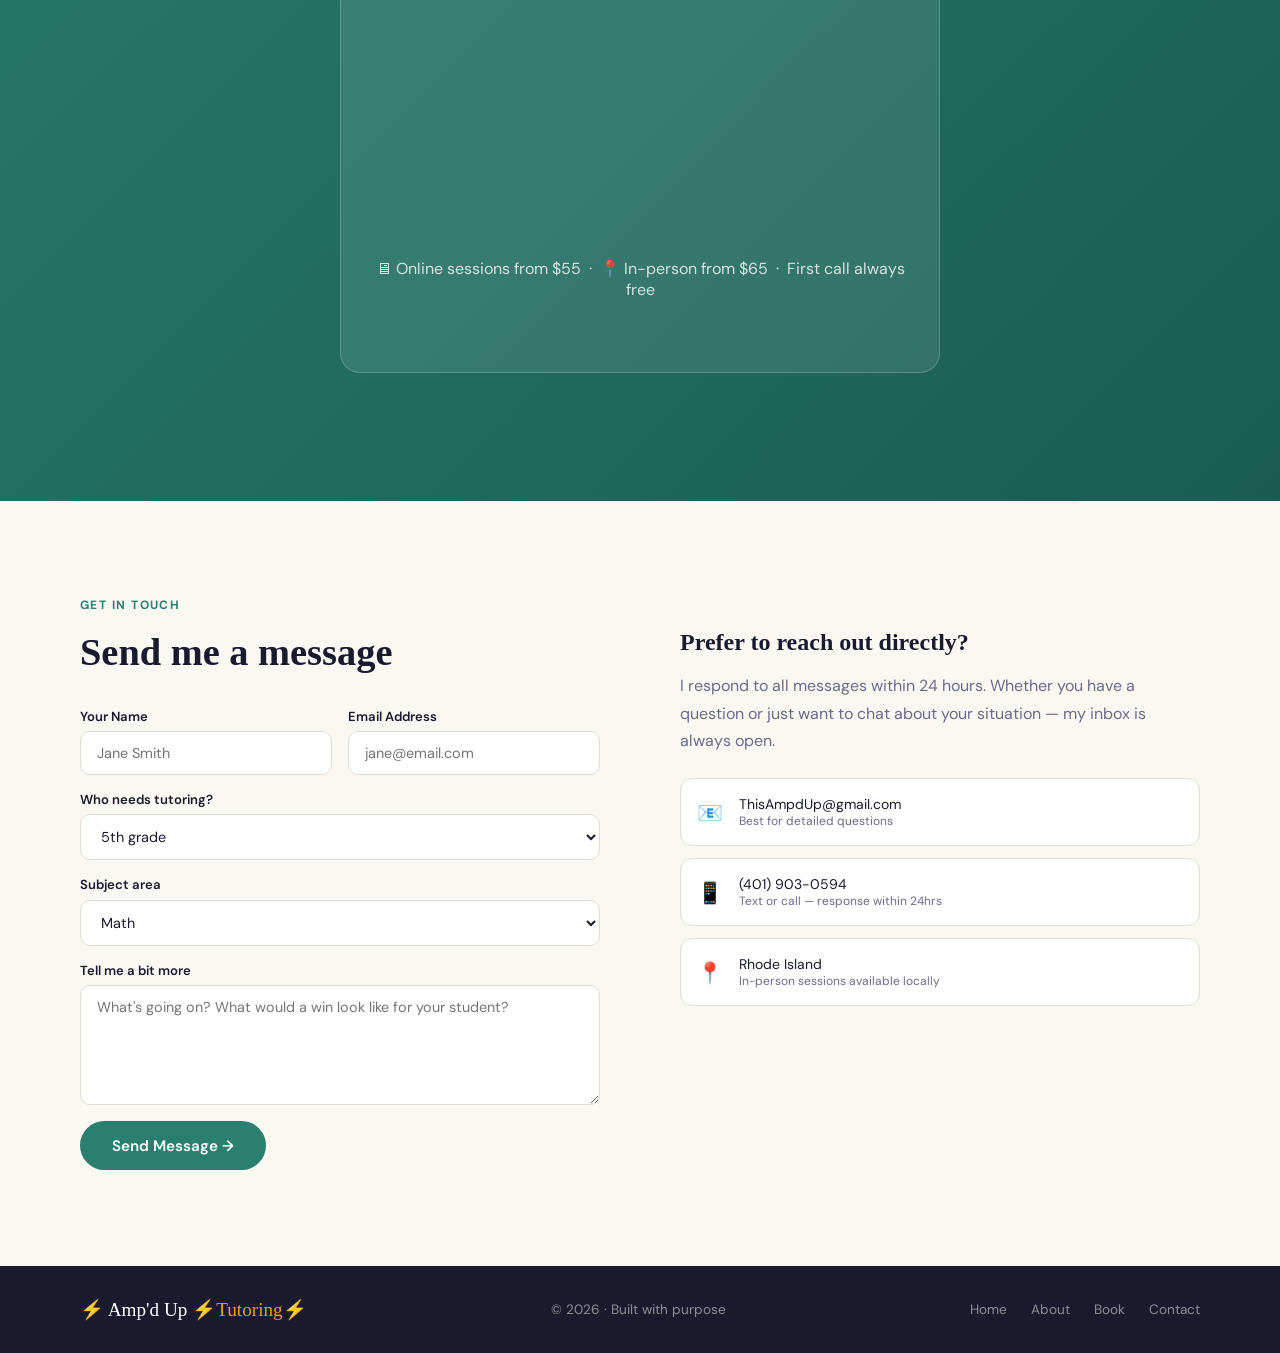
==== commit ea17082a: "updating grade levels" ====
--- a/index.html
+++ b/index.html
@@ -664,11 +664,11 @@
         <div class="form-row">
           <div class="form-group">
             <label>Your Name</label>
-            <input type="text" name="name" placeholder="Jane Smith"/>
+            <input type="text" name="name" placeholder="Jane Smith" required/>
           </div>
           <div class="form-group">
             <label>Email Address</label>
-            <input type="email" name="email" placeholder="jane@email.com"/>
+            <input type="email" name="email" placeholder="jane@email.com" required/>
           </div>
         </div>
 
@@ -676,9 +676,17 @@
           <label>Who needs tutoring?</label>
           <!-- name="who" labels this dropdown in your email -->
           <select name="who">
-            <option>My child (middle school)</option>
-            <option>My child (high school)</option>
-            <option>Myself (college)</option>
+            <option>5th grade</option>
+            <option>6th grade</option>
+            <option>7th grade</option>
+            <option>8th grade</option>
+            <option>9th grade</option>
+            <option>10th grade</option>
+            <option>11th grade</option>
+            <option>12th grade</option>
+            <option>ACT Math and or Science</option>
+            <option>SAT Math</option>
+            <option>College</option>
             <option>Other</option>
           </select>
         </div>
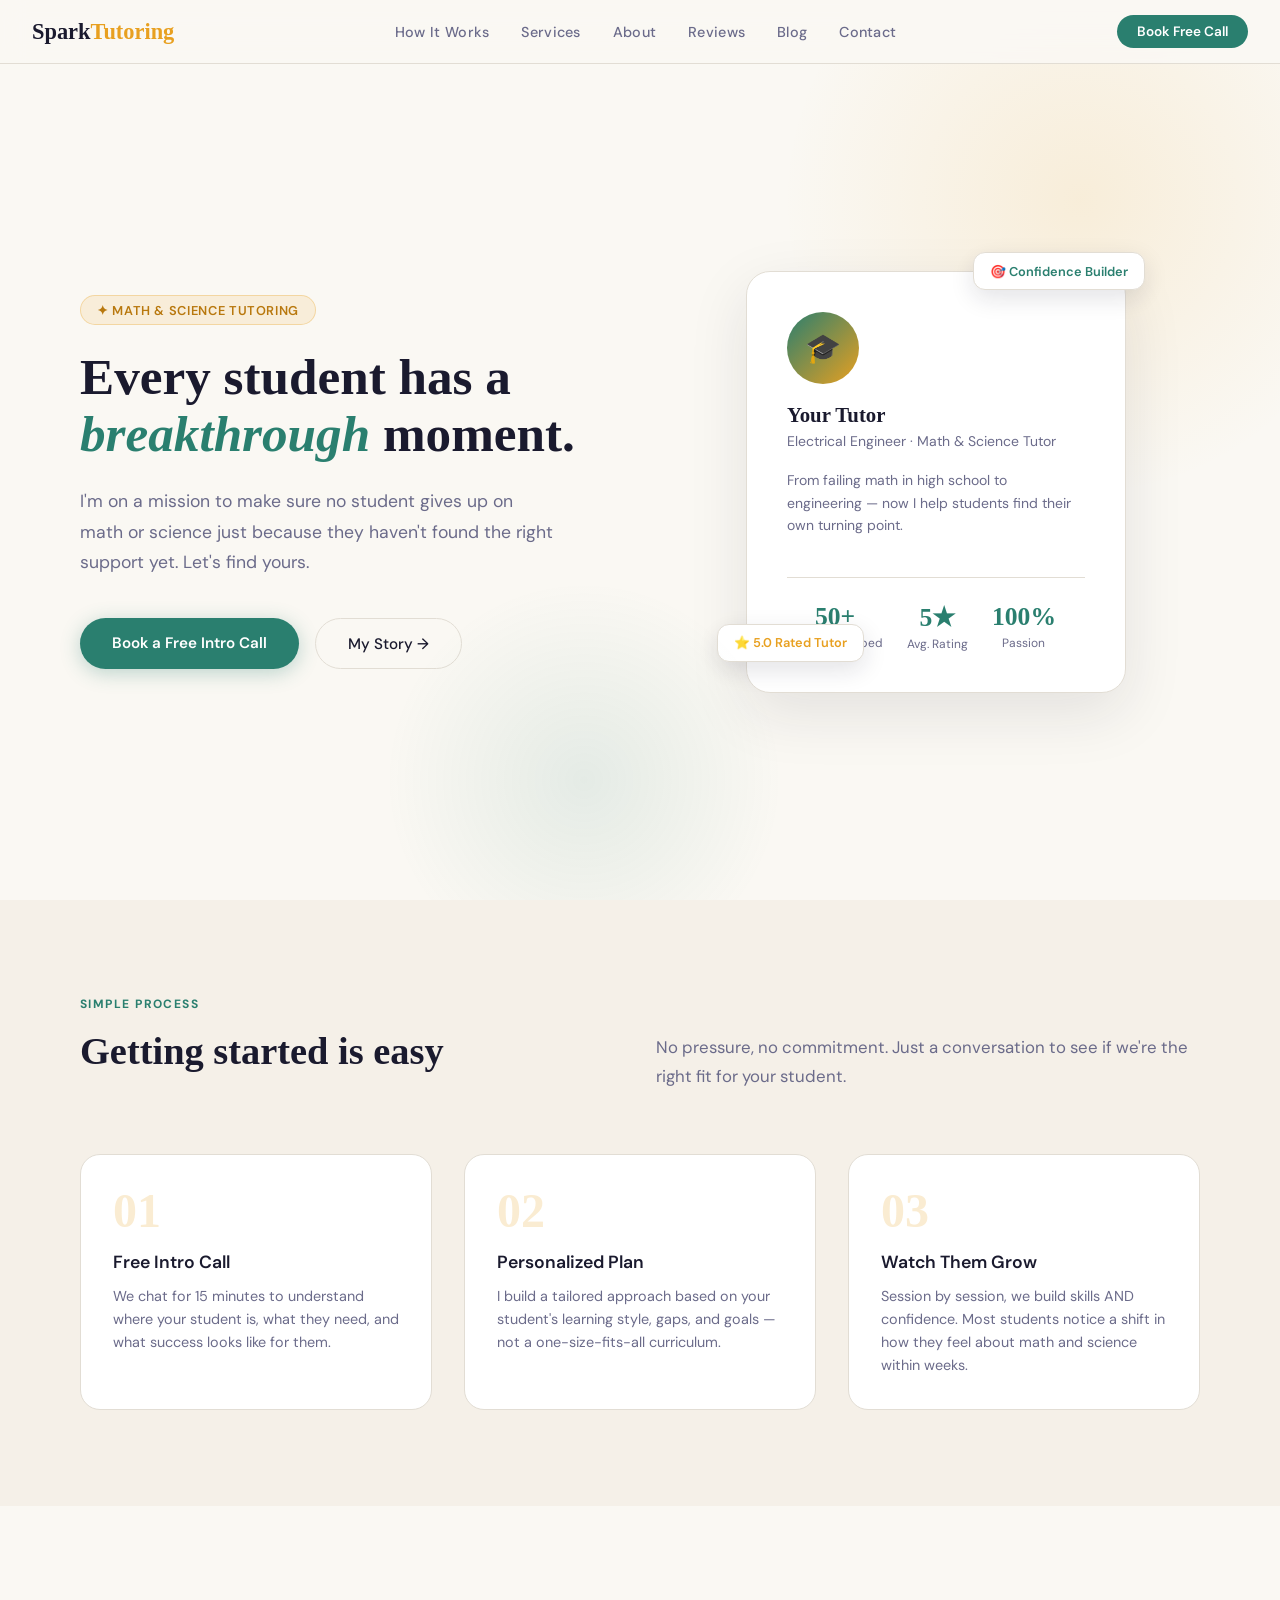
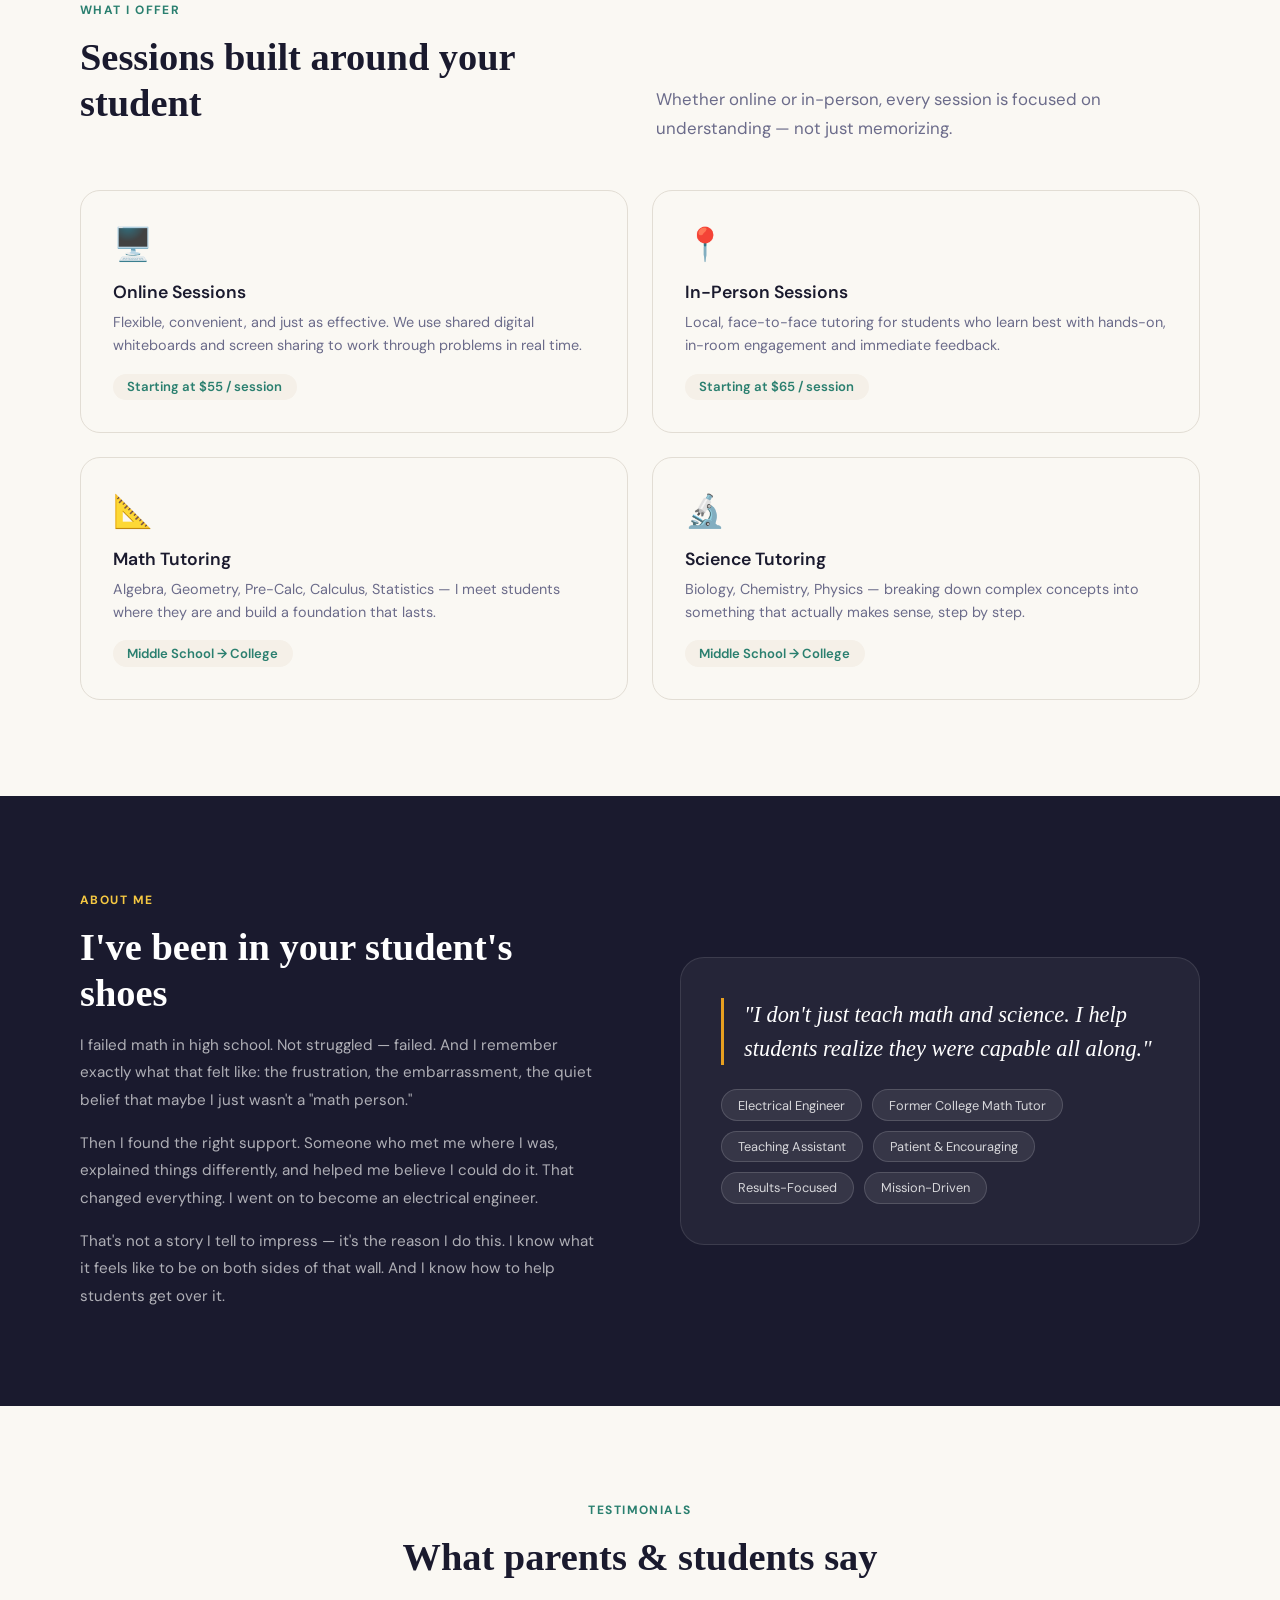
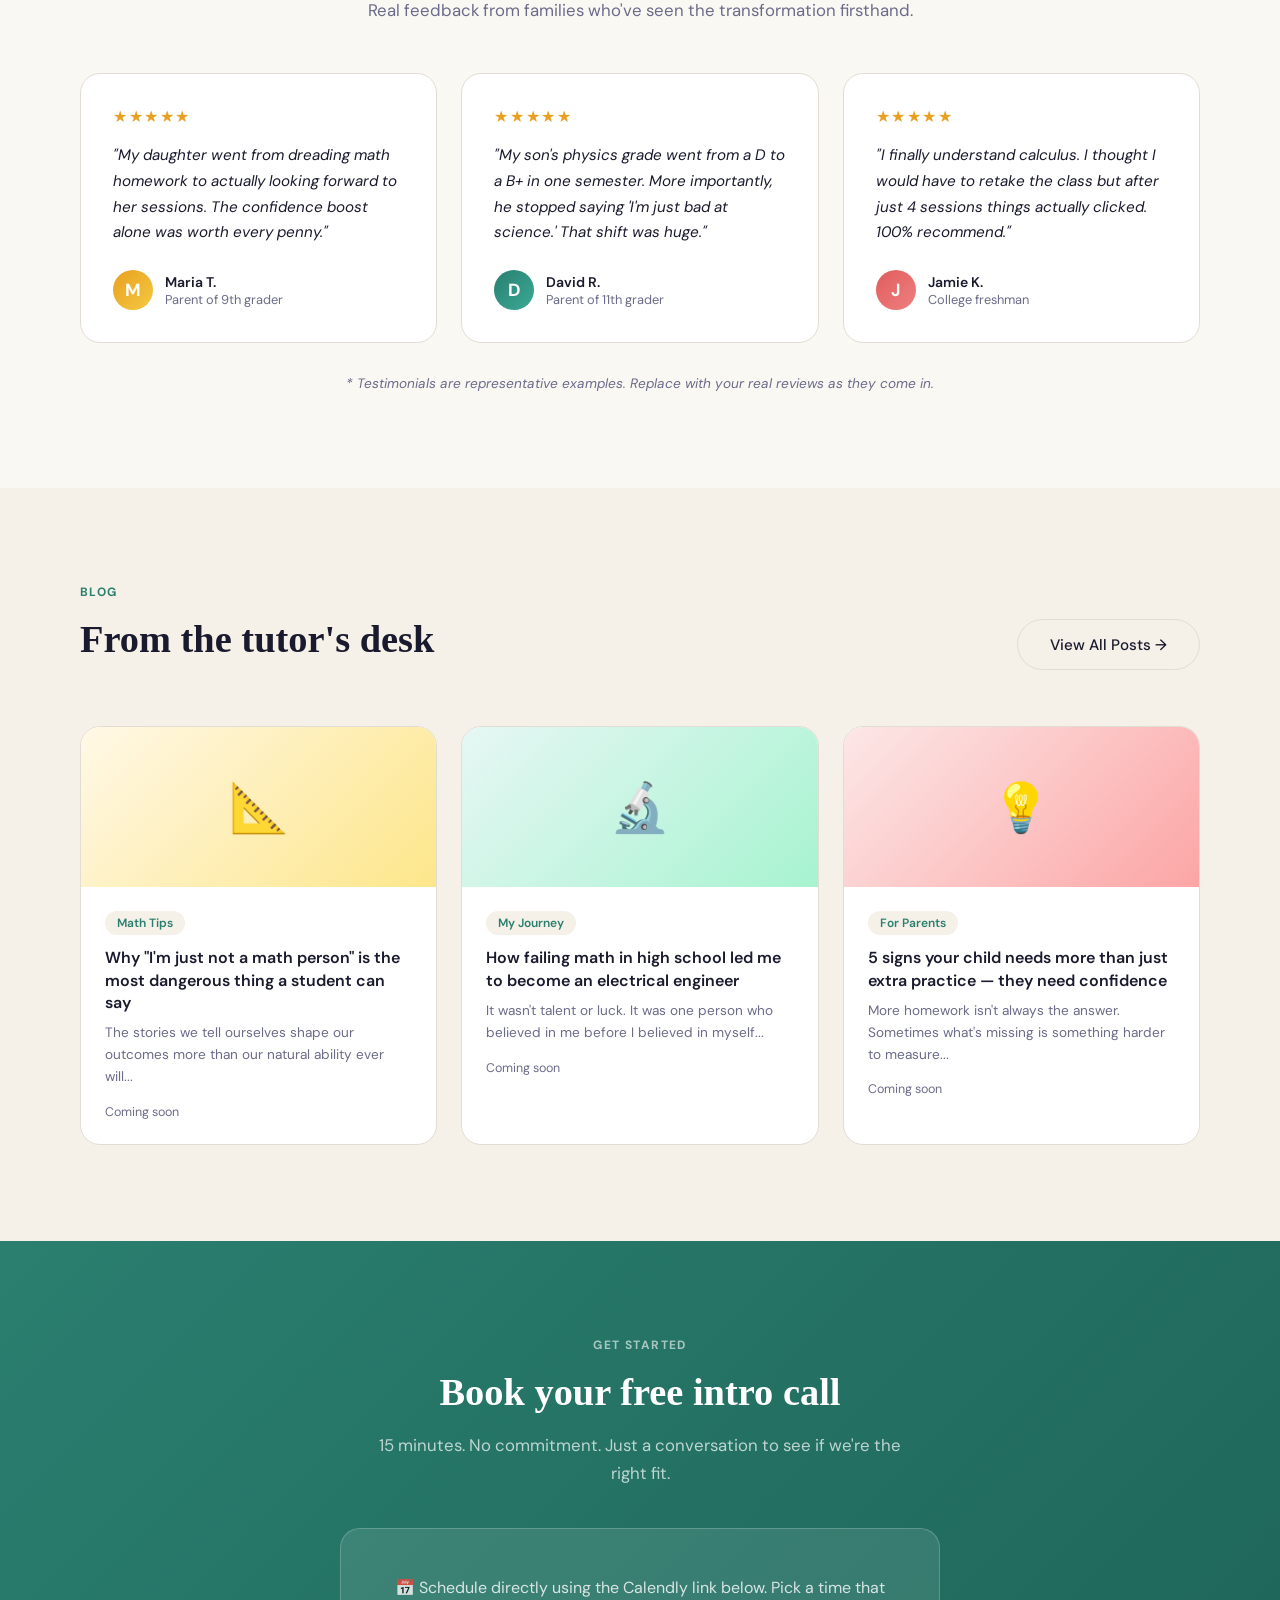
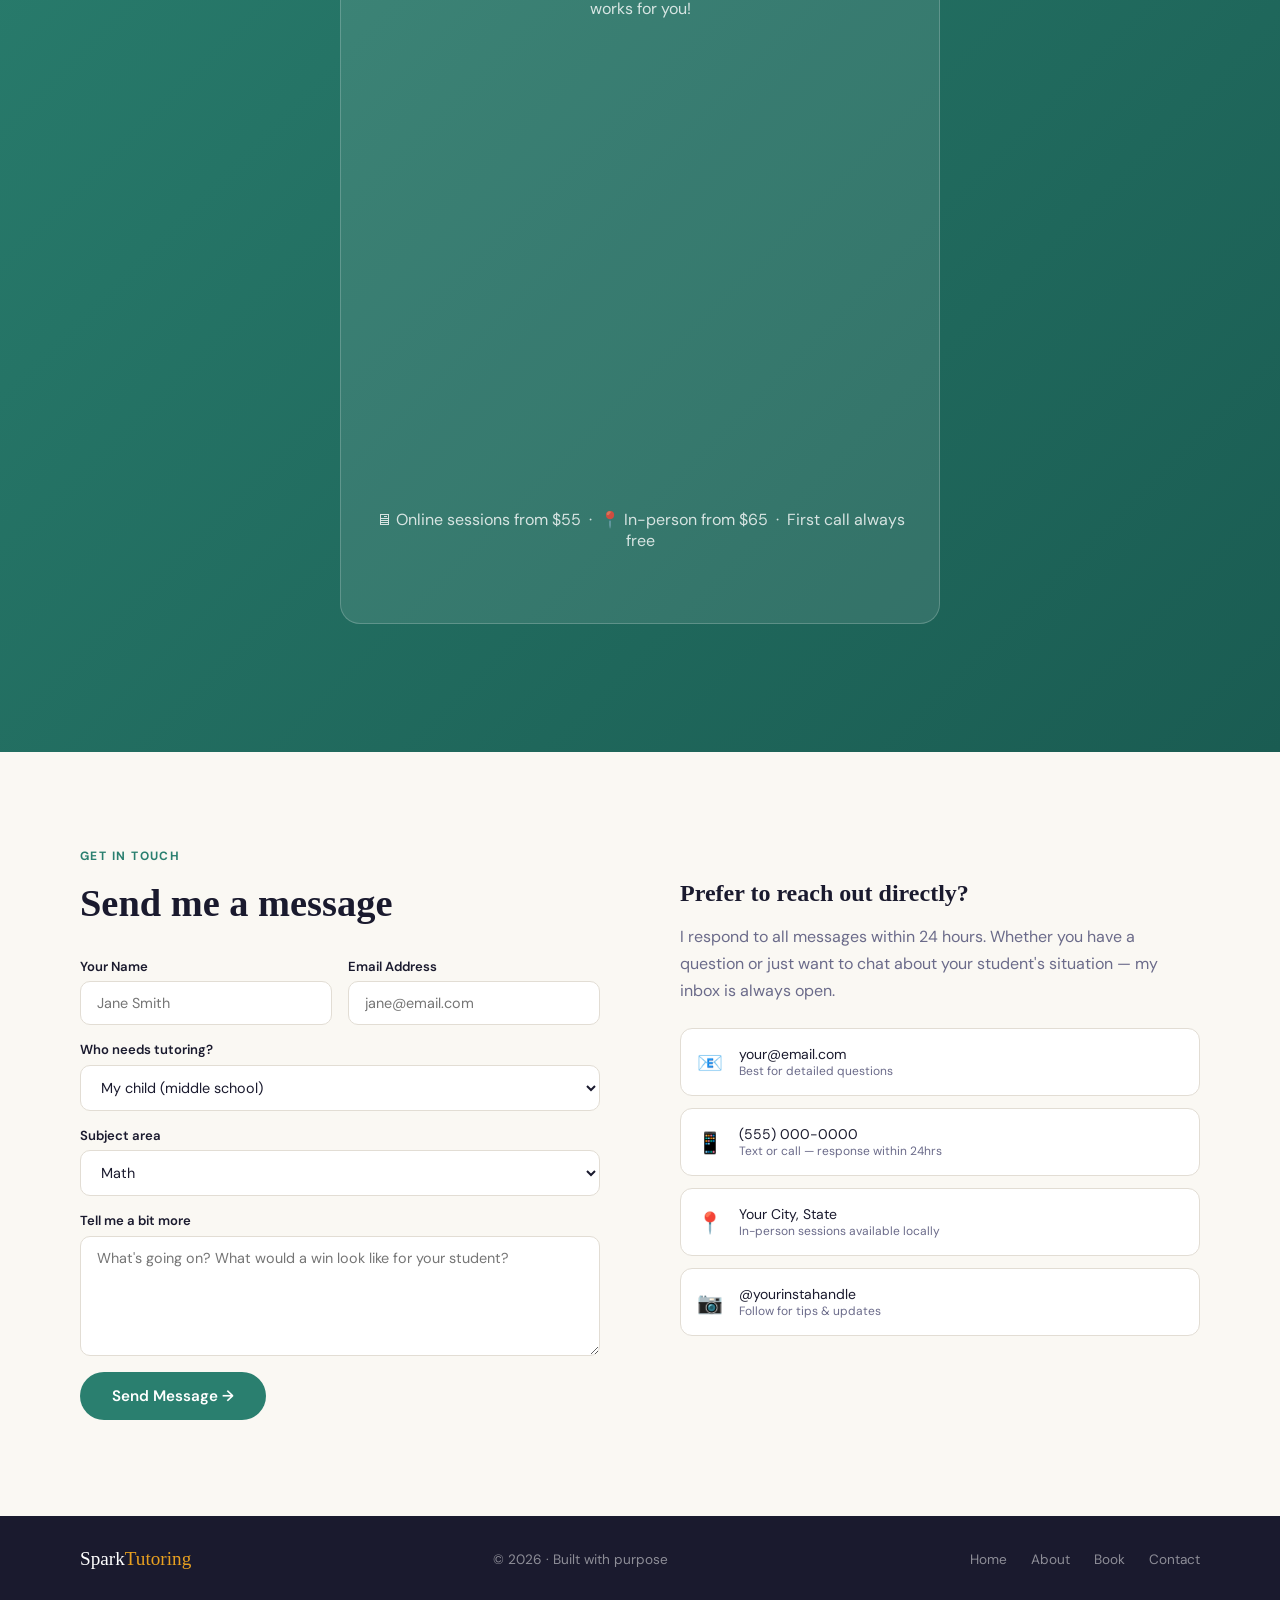
==== commit 78f2ecde: "add UTM" ====
--- a/index.html
+++ b/index.html
@@ -3,8 +3,8 @@
 <head>
 <meta charset="UTF-8"/>
 <meta name="viewport" content="width=device-width, initial-scale=1.0"/>
-<title>⚡ Amp'd Up  Tutoring ⚡| Math & Science That Clicks</title>
-<link href="https://fonts.googleapis.com/css2?family=gePlayfair+Display:ital,wght@0,400;0,700;1,400&family=DM+Sans:wght@300;400;500;600&display=swap" rel="stylesheet"/>
+<title>Spark Tutoring | Math & Science That Clicks</title>
+<link href="https://fonts.googleapis.com/css2?family=Playfair+Display:ital,wght@0,400;0,700;1,400&family=DM+Sans:wght@300;400;500;600&display=swap" rel="stylesheet"/>
 <style>
   :root {
     --ink: #1a1a2e;
@@ -59,7 +59,6 @@
     padding: 0.5rem 1.25rem; border-radius: 100px;
     font-size: 0.85rem; font-weight: 600;
     text-decoration: none; transition: background 0.2s, transform 0.2s;
-    align-items: center;
   }
   .nav-cta:hover { background: var(--teal-light); transform: translateY(-1px); }
 
@@ -99,7 +98,7 @@
   }
   .hero h1 {
     font-family: 'Playfair Display', serif;
-    font-size: clamp(1.9rem, 3vw, 2.8rem);
+    font-size: clamp(2.8rem, 4vw, 4.2rem);
     line-height: 1.1; font-weight: 700;
     margin-bottom: 1.5rem;
     animation: fadeUp 0.6s 0.1s ease both;
@@ -329,7 +328,7 @@
   .calendly-placeholder p { color: rgba(255,255,255,0.8); margin-bottom: 1.5rem; font-size: 1rem; }
   .btn-white {
     background: #fff; color: var(--teal);
-    /*padding: 0.9rem 2.5rem; border-radius: 100px;*/
+    padding: 0.9rem 2.5rem; border-radius: 100px;
     font-weight: 700; font-size: 1rem;
     text-decoration: none; display: inline-block;
     transition: all 0.2s;
@@ -416,10 +415,19 @@
 </style>
 </head>
 <body>
-
+  <!-- Google tag (gtag.js) -->
+<script async src="https://www.googletagmanager.com/gtag/js?id=G-EBN941B0VH"></script>
+<script>
+  window.dataLayer = window.dataLayer || [];
+  function gtag(){dataLayer.push(arguments);}
+  gtag('js', new Date());
+
+  gtag('config', 'G-EBN941B0VH');
+</script>
+  
 <!-- NAV -->
 <nav>
-  <a class="nav-logo" href="#home">⚡ Amp'd Up <span>Tutoring⚡</span></a>
+  <a class="nav-logo" href="#home">Spark<span>Tutoring</span></a>
   <ul class="nav-links">
     <li><a href="#how">How It Works</a></li>
     <li><a href="#services">Services</a></li>
@@ -428,32 +436,31 @@
     <li><a href="#blog">Blog</a></li>
     <li><a href="#contact">Contact</a></li>
   </ul>
-  <a class="nav-cta" href="#booking">Book a Free Call</a>
+  <a class="nav-cta" href="#booking">Book Free Call</a>
 </nav>
 
 <!-- HERO -->
 <section class="hero" id="home">
   <div class="hero-content">
     <div class="hero-badge">✦ Math & Science Tutoring</div>
-    <h1>Achieve Success, Confidence catered <em> individually</em> to each student. </h1>
-    <!--<h1> Now it's my turn instill the <em>confidence</em> to the student who needs it.</h1>-->
-    <p> I am passionate about giving students the confidence, tools and unlock their academic potential.</p>
+    <h1>Every student has a <em>breakthrough</em> moment.</h1>
+    <p>I'm on a mission to make sure no student gives up on math or science just because they haven't found the right support yet. Let's find yours.</p>
     <div class="hero-actions">
       <a href="#booking" class="btn-primary">Book a Free Intro Call</a>
-      <a href="#about" class="btn-secondary">About Me →</a>
+      <a href="#about" class="btn-secondary">My Story →</a>
     </div>
   </div>
   <div class="hero-visual">
     <div class="hero-card">
       <div class="floating-tag tag-1">🎯 Confidence Builder</div>
-      <!--<div class="floating-tag tag-2">⭐ 5.0 Rated Tutor</div>-->
+      <div class="floating-tag tag-2">⭐ 5.0 Rated Tutor</div>
       <div class="hero-card-avatar">🎓</div>
-      <h3>Hi, I'm Raf</h3>
+      <h3>Your Tutor</h3>
       <div class="role">Electrical Engineer · Math & Science Tutor</div>
       <p style="font-size:0.875rem;color:var(--mid);line-height:1.6;">From failing math in high school to engineering — now I help students find their own turning point.</p>
       <div class="stat-row">
-        <!--<div class="stat"><div class="stat-num">50+</div><div class="stat-label">Students Helped</div></div>
-        <div class="stat"><div class="stat-num">5★</div><div class="stat-label">Avg. Rating</div></div>-->
+        <div class="stat"><div class="stat-num">50+</div><div class="stat-label">Students Helped</div></div>
+        <div class="stat"><div class="stat-num">5★</div><div class="stat-label">Avg. Rating</div></div>
         <div class="stat"><div class="stat-num">100%</div><div class="stat-label">Passion</div></div>
       </div>
     </div>
@@ -467,23 +474,23 @@
     <div>
       <h2 class="section-title">Getting started is easy</h2>
     </div>
-    <p class="section-sub">No pressure, no commitment. Just a conversation to see if we're the right fit for your situtation.</p>
+    <p class="section-sub">No pressure, no commitment. Just a conversation to see if we're the right fit for your student.</p>
   </div>
   <div class="steps-grid">
     <div class="step">
       <div class="step-num">01</div>
       <h3>Free Intro Call</h3>
-      <p>We chat for 15 minutes to understand where you are, what you need, and what success looks like.</p>
+      <p>We chat for 15 minutes to understand where your student is, what they need, and what success looks like for them.</p>
     </div>
     <div class="step">
       <div class="step-num">02</div>
       <h3>Personalized Plan</h3>
-      <p>I build a tailored approach based on your learning style, gaps, and goals — not a one-size-fits-all curriculum.</p>
+      <p>I build a tailored approach based on your student's learning style, gaps, and goals — not a one-size-fits-all curriculum.</p>
     </div>
     <div class="step">
       <div class="step-num">03</div>
-      <h3>Watch the Growth</h3>
-      <p>Session by session, we build skills AND confidence. <!--Most students notice a shift in how they feel about math and science within weeks.--></p>
+      <h3>Watch Them Grow</h3>
+      <p>Session by session, we build skills AND confidence. Most students notice a shift in how they feel about math and science within weeks.</p>
     </div>
   </div>
 </section>
@@ -493,7 +500,7 @@
   <div class="section-label">What I Offer</div>
   <div style="display:grid;grid-template-columns:1fr 1fr;gap:2rem;align-items:end;margin-bottom:0;">
     <div>
-      <h2 class="section-title">Sessions built around you the student</h2>
+      <h2 class="section-title">Sessions built around your student</h2>
     </div>
     <p class="section-sub">Whether online or in-person, every session is focused on understanding — not just memorizing.</p>
   </div>
@@ -530,17 +537,17 @@
   <div class="about-grid">
     <div>
       <div class="section-label">About Me</div>
-      <h2 class="section-title">Hi, I am <em>Raf</em>!</h2>
-      <p>I spend most of my days working as an electrical engineer. I am also fueled with the passion of helping students in math and science. I have a Bachelor of Science in Electrical Engineering from the Wentworth Institute of Technology, and a Master of Science in Electrical Engineering from the University of Rhode Island. </p>
-      <p>Started tutoring in community college in 2016. I would tutor students in pre-algebra, algebra and calculus. Tutoring in the environment was awesome, because I got to teach different students of different ages and levels. And providing them with individualized approached contributed to their success. I focus on identifying their strengths and weaknesses. I always try to make it fun and add real world applications to the sessions. </p>
-      <p>I was also a teacher assistant in lab coures. I thought students to program Arduinos! Ask more if interested!</p>
+      <h2 class="section-title">I've been in your student's shoes</h2>
+      <p>I failed math in high school. Not struggled — failed. And I remember exactly what that felt like: the frustration, the embarrassment, the quiet belief that maybe I just wasn't a "math person."</p>
+      <p>Then I found the right support. Someone who met me where I was, explained things differently, and helped me believe I could do it. That changed everything. I went on to become an electrical engineer.</p>
+      <p>That's not a story I tell to impress — it's the reason I do this. I know what it feels like to be on both sides of that wall. And I know how to help students get over it.</p>
     </div>
     <div class="about-visual">
-      <div class="about-quote">"I work to get every student the confidence to succeed in their learning journey!"</div>
+      <div class="about-quote">"I don't just teach math and science. I help students realize they were capable all along."</div>
       <div class="about-tags">
         <span class="about-tag">Electrical Engineer</span>
         <span class="about-tag">Former College Math Tutor</span>
-        <span class="about-tag">Former College Teaching Assistant</span>
+        <span class="about-tag">Teaching Assistant</span>
         <span class="about-tag">Patient & Encouraging</span>
         <span class="about-tag">Results-Focused</span>
         <span class="about-tag">Mission-Driven</span>
@@ -556,44 +563,33 @@
     <h2 class="section-title">What parents & students say</h2>
     <p class="section-sub" style="margin:0 auto;">Real feedback from families who've seen the transformation firsthand.</p>
   </div>
- 
   <div class="testi-grid">
     <div class="testi-card">
-      <!--<div class="stars">★★★★★</div>-->
-      <p class="testi-text"><em>Testimonials  Comming Soon</em> </p>
-      <div class="testi-author">
-        <!--<div class="testi-avatar" style="background:linear-gradient(135deg,#e05c5c,#f08080);">J</div>
-        <div><div class="testi-name">Jamie K.</div><div class="testi-role">College freshman</div></div>-->
-      </div>
-
-      <!--<div class="testi-card">
       <div class="stars">★★★★★</div>
       <p class="testi-text">"My daughter went from dreading math homework to actually looking forward to her sessions. The confidence boost alone was worth every penny."</p>
       <div class="testi-author">
         <div class="testi-avatar" style="background:linear-gradient(135deg,#e8a020,#f5c842);">M</div>
         <div><div class="testi-name">Maria T.</div><div class="testi-role">Parent of 9th grader</div></div>
       </div>
-    </div>-->
-    <!--<div class="testi-card">
+    </div>
+    <div class="testi-card">
       <div class="stars">★★★★★</div>
       <p class="testi-text">"My son's physics grade went from a D to a B+ in one semester. More importantly, he stopped saying 'I'm just bad at science.' That shift was huge."</p>
       <div class="testi-author">
         <div class="testi-avatar" style="background:linear-gradient(135deg,#2a7f6f,#3aaa96);">D</div>
         <div><div class="testi-name">David R.</div><div class="testi-role">Parent of 11th grader</div></div>
       </div>
-    </div>-->
-    <!--<div class="testi-card">
+    </div>
+    <div class="testi-card">
       <div class="stars">★★★★★</div>
       <p class="testi-text">"I finally understand calculus. I thought I would have to retake the class but after just 4 sessions things actually clicked. 100% recommend."</p>
       <div class="testi-author">
         <div class="testi-avatar" style="background:linear-gradient(135deg,#e05c5c,#f08080);">J</div>
         <div><div class="testi-name">Jamie K.</div><div class="testi-role">College freshman</div></div>
       </div>
-      
-    </div>-->
-  </div>
-   
- <!-- <p style="text-align:center;margin-top:2rem;color:var(--mid);font-size:0.85rem;font-style:italic;">* Testimonials are representative examples. Replace with your real reviews as they come in.</p>--->
+    </div>
+  </div>
+  <p style="text-align:center;margin-top:2rem;color:var(--mid);font-size:0.85rem;font-style:italic;">* Testimonials are representative examples. Replace with your real reviews as they come in.</p>
 </section>
 
 <!-- BLOG -->
@@ -603,35 +599,34 @@
       <div class="section-label">Blog</div>
       <h2 class="section-title">From the tutor's desk</h2>
     </div>
-    <a href="" class="btn-secondary" style="margin-bottom:0.5rem;">View All Posts →</a>
-  </div>
- <!-- <div class="blog-grid">
+    <a href="#blog" class="btn-secondary" style="margin-bottom:0.5rem;">View All Posts →</a>
+  </div>
+  <div class="blog-grid">
     <div class="blog-card">
       <div class="blog-thumb" style="background:linear-gradient(135deg,#fff8e6,#fde68a);">📐</div>
       <div class="blog-body">
-        <span class="blog-tag">My Journey</span>
-        <h3>Lessons I learned tutoring algebra as a college student myself.</h3>
-        <p>Understanding the subject and knowing how to transfer are two completely different skills...</p>
+        <span class="blog-tag">Math Tips</span>
+        <h3>Why "I'm just not a math person" is the most dangerous thing a student can say</h3>
+        <p>The stories we tell ourselves shape our outcomes more than our natural ability ever will...</p>
         <div class="blog-date">Coming soon</div>
       </div>
-    </div>-->
+    </div>
     <div class="blog-card">
       <div class="blog-thumb" style="background:linear-gradient(135deg,#e6f7f4,#a7f3d0);">🔬</div>
       <div class="blog-body">
         <span class="blog-tag">My Journey</span>
-        <h3>I also have struggled with Math. </h3>
-        <p>I was failing math in high school. I went from top grades throughoutelementry and middle school to failing in high school and worse doubting I could get back to the top grades like before...</p>
-        <!--The more I learn the more I understand that learning is a challenging task. But what is important is taking the incremental steps to achieve mastery-->
+        <h3>How failing math in high school led me to become an electrical engineer</h3>
+        <p>It wasn't talent or luck. It was one person who believed in me before I believed in myself...</p>
         <div class="blog-date">Coming soon</div>
       </div>
     </div>
-    <!--<div class="blog-card">
+    <div class="blog-card">
       <div class="blog-thumb" style="background:linear-gradient(135deg,#fce7e7,#fca5a5);">💡</div>
       <div class="blog-body">
         <span class="blog-tag">For Parents</span>
         <h3>5 signs your child needs more than just extra practice — they need confidence</h3>
         <p>More homework isn't always the answer. Sometimes what's missing is something harder to measure...</p>
-       <div class="blog-date">Coming soon.</div>-->
+        <div class="blog-date">Coming soon</div>
       </div>
     </div>
   </div>
@@ -657,91 +652,72 @@
     <div>
       <div class="section-label">Get In Touch</div>
       <h2 class="section-title">Send me a message</h2>
-      <form class="contact-form" 
-        action="https://formspree.io/f/xreoqnnr" 
-        method="POST"
-      >
+      <div class="contact-form">
         <div class="form-row">
           <div class="form-group">
             <label>Your Name</label>
-            <input type="text" name="name" placeholder="Jane Smith" required/>
+            <input type="text" placeholder="Jane Smith"/>
           </div>
           <div class="form-group">
             <label>Email Address</label>
-            <input type="email" name="email" placeholder="jane@email.com" required/>
+            <input type="email" placeholder="jane@email.com"/>
           </div>
         </div>
-
         <div class="form-group">
           <label>Who needs tutoring?</label>
-          <!-- name="who" labels this dropdown in your email -->
-          <select name="who">
-            <option>5th grade</option>
-            <option>6th grade</option>
-            <option>7th grade</option>
-            <option>8th grade</option>
-            <option>9th grade</option>
-            <option>10th grade</option>
-            <option>11th grade</option>
-            <option>12th grade</option>
-            <option>ACT Math and or Science</option>
-            <option>SAT Math</option>
-            <option>College</option>
+          <select>
+            <option>My child (middle school)</option>
+            <option>My child (high school)</option>
+            <option>Myself (college)</option>
             <option>Other</option>
           </select>
         </div>
-
         <div class="form-group">
           <label>Subject area</label>
-          <!-- name="subject" labels this dropdown in your email -->
-          <select name="subject">
+          <select>
             <option>Math</option>
             <option>Science</option>
             <option>Both Math & Science</option>
             <option>Not sure yet</option>
           </select>
         </div>
-
         <div class="form-group">
           <label>Tell me a bit more</label>
-          <!-- name="message" labels the message box in your email -->
-          <textarea name="message" placeholder="What's going on? What would a win look like for your student?"></textarea>
+          <textarea placeholder="What's going on? What would a win look like for your student?"></textarea>
         </div>
-
-        <!-- type="submit" is important — it tells the form to send when clicked -->
-        <button type="submit" class="form-submit">Send Message →</button>
-
-      </form>
-    </div>
+        <button class="form-submit">Send Message →</button>
+      </div>
+    </div>
+    <div>
       <div class="contact-info">
         <h3>Prefer to reach out directly?</h3>
-        <p>I respond to all messages within 24 hours. Whether you have a question or just want to chat about your situation — my inbox is always open.</p>
+        <p>I respond to all messages within 24 hours. Whether you have a question or just want to chat about your student's situation — my inbox is always open.</p>
         <div class="contact-item">
           <div class="contact-item-icon">📧</div>
           <div>
-            <div class="contact-item-text">ThisAmpdUp@gmail.com</div>
+            <div class="contact-item-text">your@email.com</div>
             <div class="contact-item-label">Best for detailed questions</div>
           </div>
         </div>
         <div class="contact-item">
           <div class="contact-item-icon">📱</div>
           <div>
-            <div class="contact-item-text">(401) 903-0594</div>
+            <div class="contact-item-text">(555) 000-0000</div>
             <div class="contact-item-label">Text or call — response within 24hrs</div>
           </div>
         </div>
         <div class="contact-item">
           <div class="contact-item-icon">📍</div>
           <div>
-            <div class="contact-item-text">Rhode Island</div>
+            <div class="contact-item-text">Your City, State</div>
             <div class="contact-item-label">In-person sessions available locally</div>
           </div>
         </div>
-        <!--<div class="contact-item">
+        <div class="contact-item">
           <div class="contact-item-icon">📷</div>
           <div>
             <div class="contact-item-text">@yourinstahandle</div>
-            <div class="contact-item-label">Follow for tips & updates</div>-->
+            <div class="contact-item-label">Follow for tips & updates</div>
           </div>
         </div>
       </div>
@@ -751,7 +727,7 @@
 
 <!-- FOOTER -->
 <footer>
-  <span class="footer-logo">⚡ Amp'd Up ⚡<span>Tutoring⚡</span></span>
+  <span class="footer-logo">Spark<span>Tutoring</span></span>
   <span>© 2026 · Built with purpose</span>
   <div style="display:flex;gap:1.5rem;">
     <a href="#home">Home</a>
@@ -775,10 +751,10 @@
     });
   });
 
-  /*// Form submit placeholder
+  // Form submit placeholder
   document.querySelector('.form-submit').addEventListener('click', () => {
     alert('Thanks for reaching out! I\'ll get back to you within 24 hours. 🎓');
-  });*/
+  });
 </script>
 </body>
 </html>
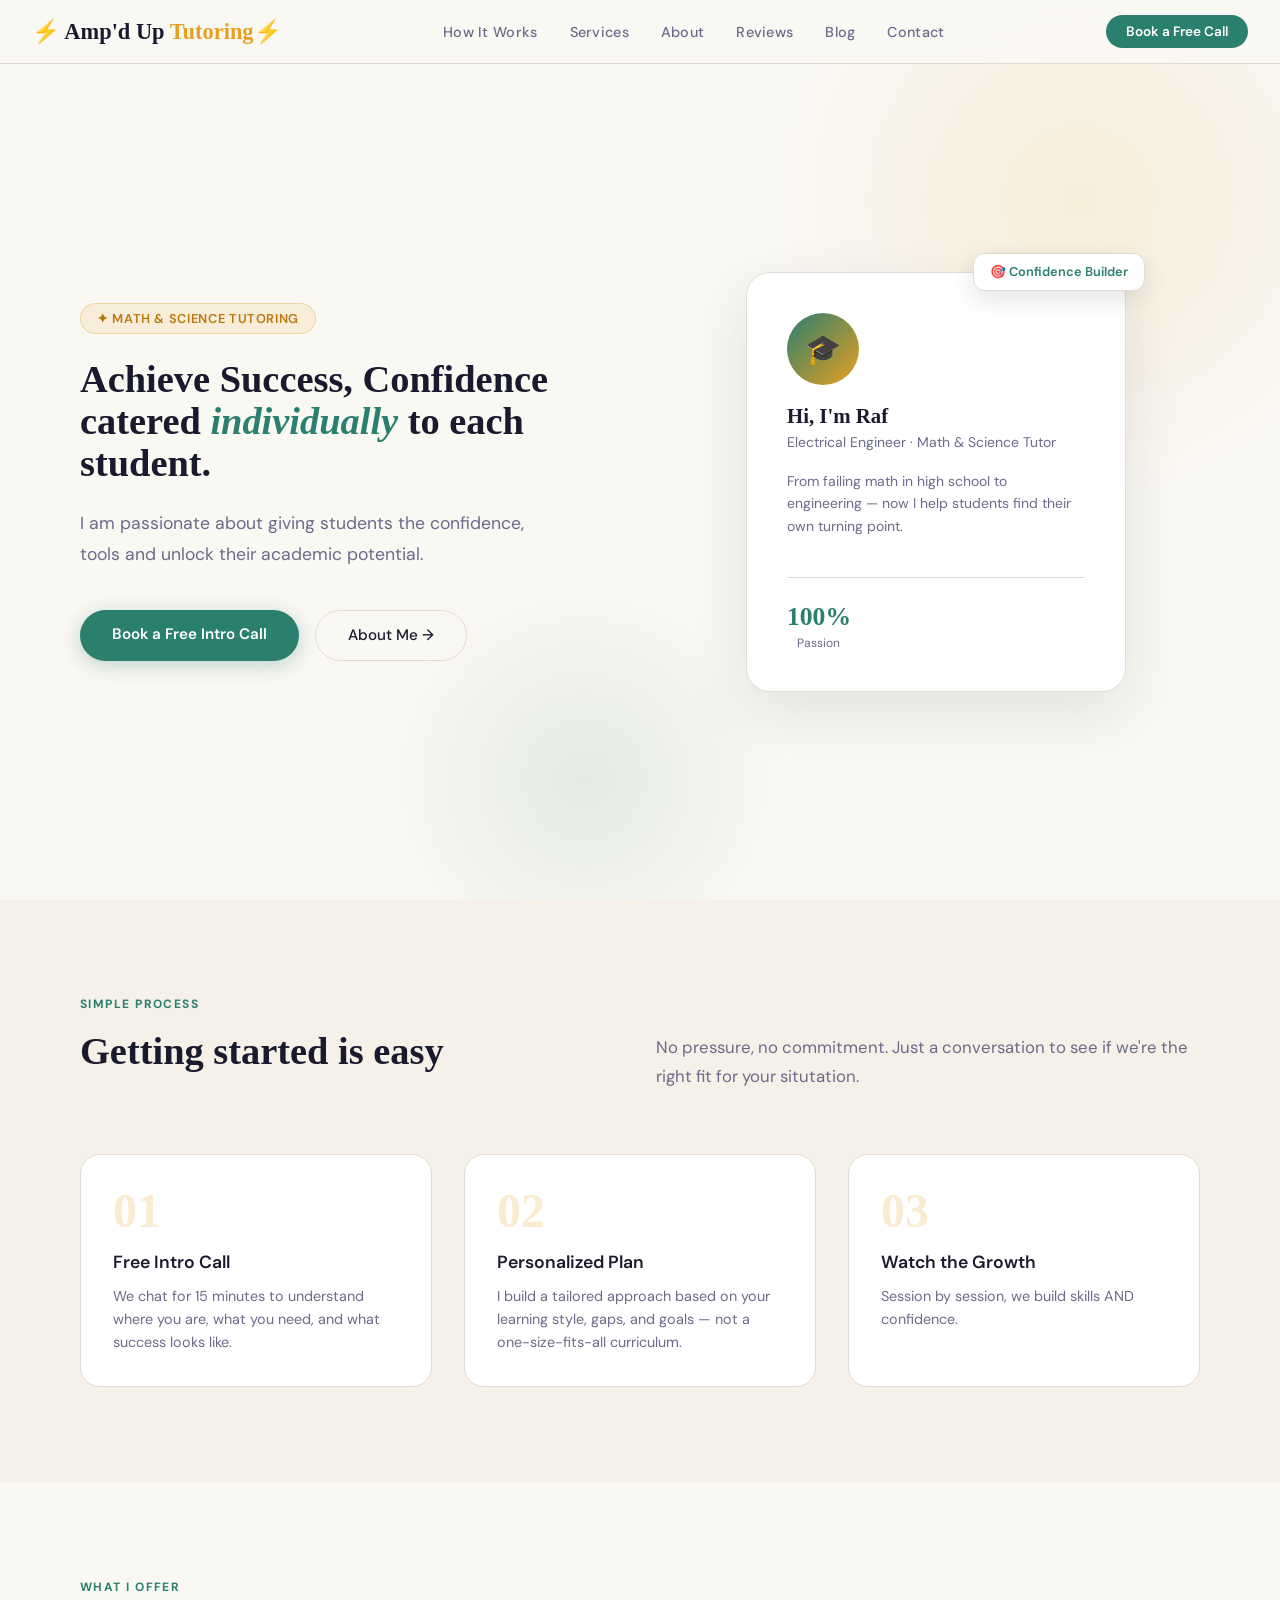
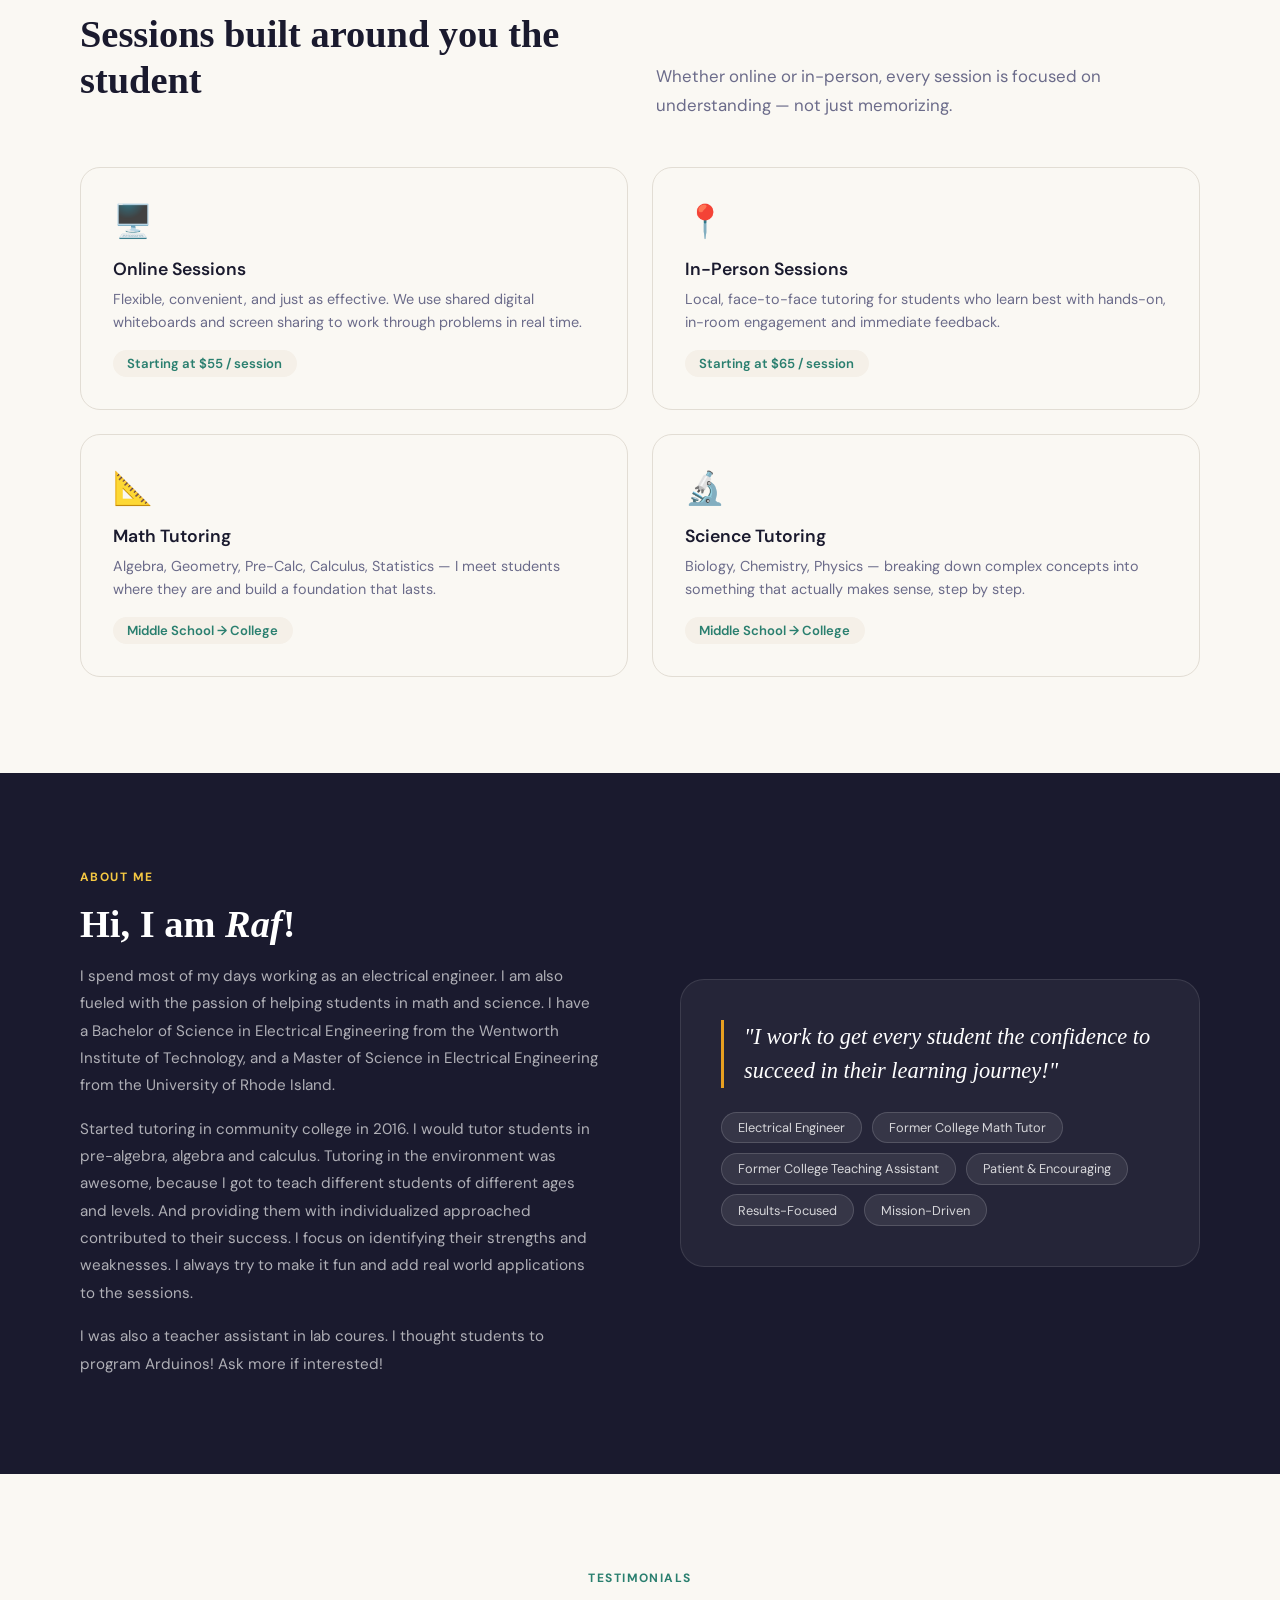
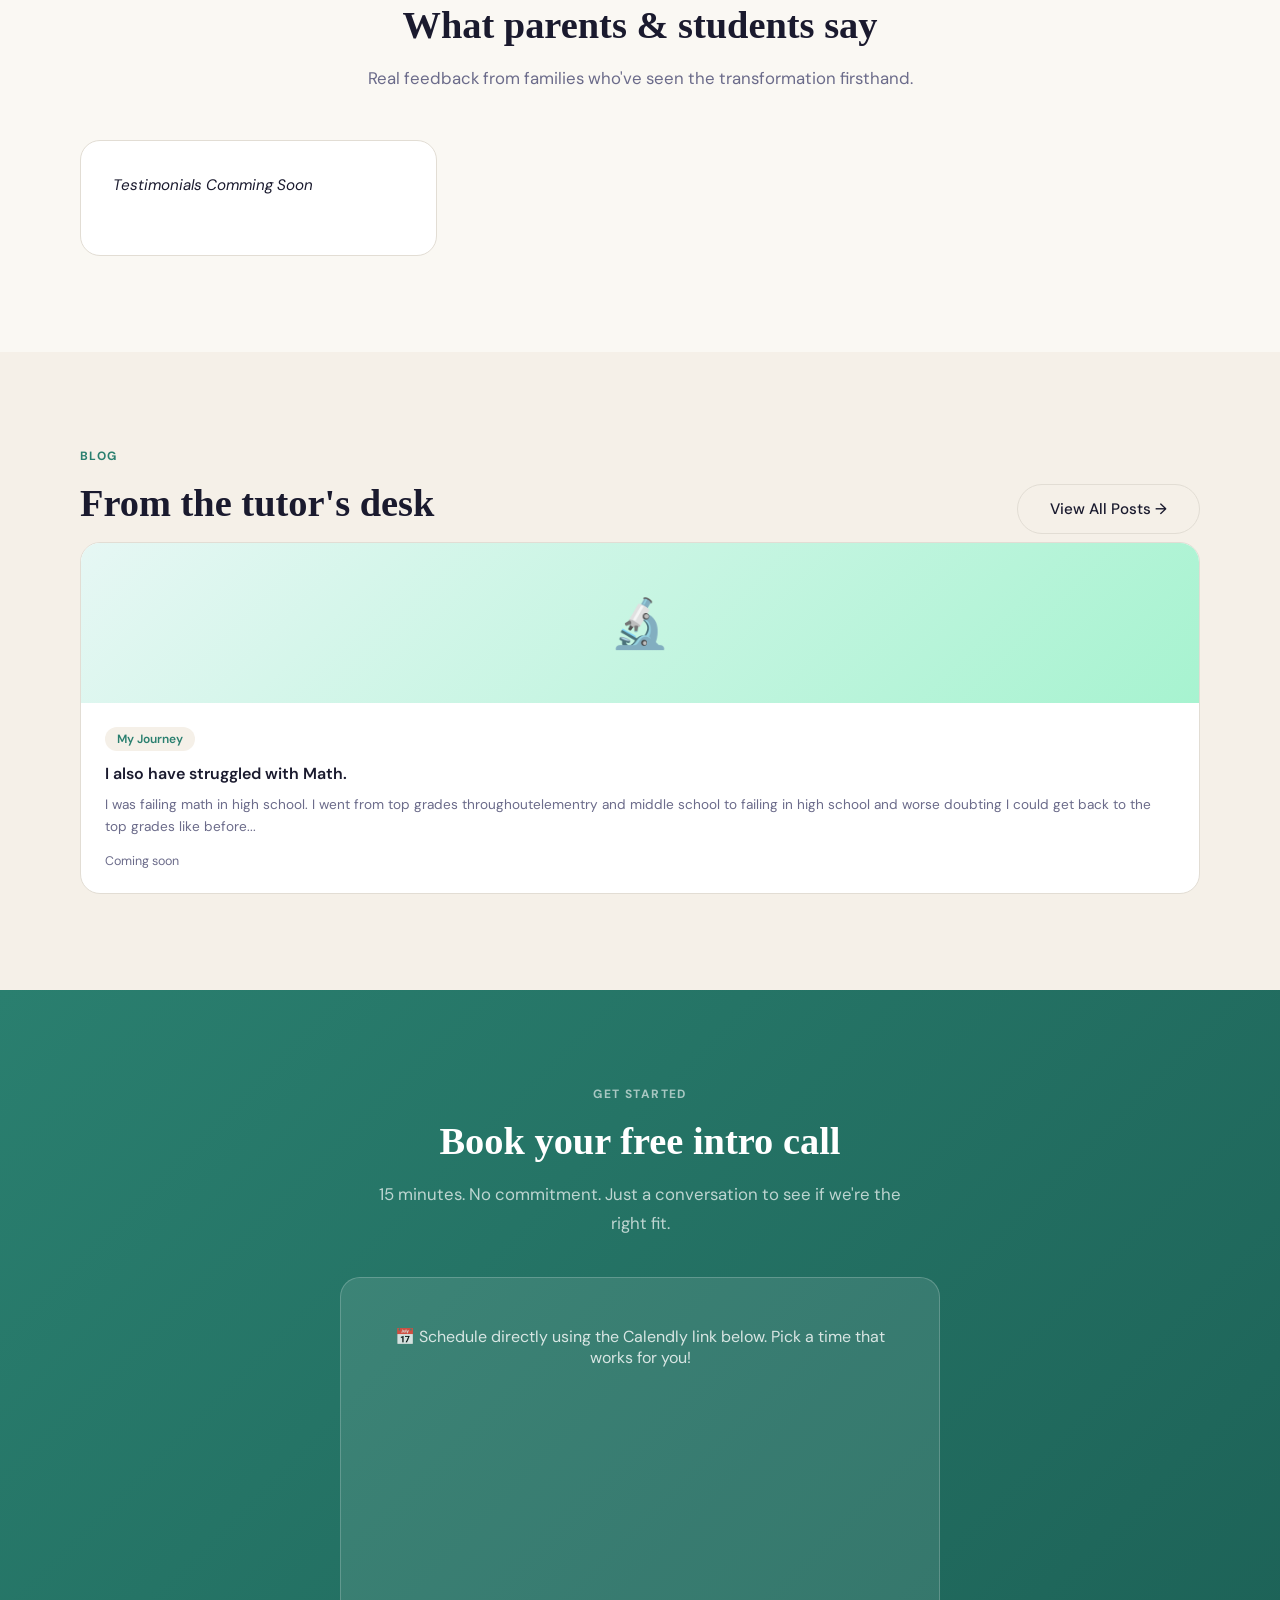
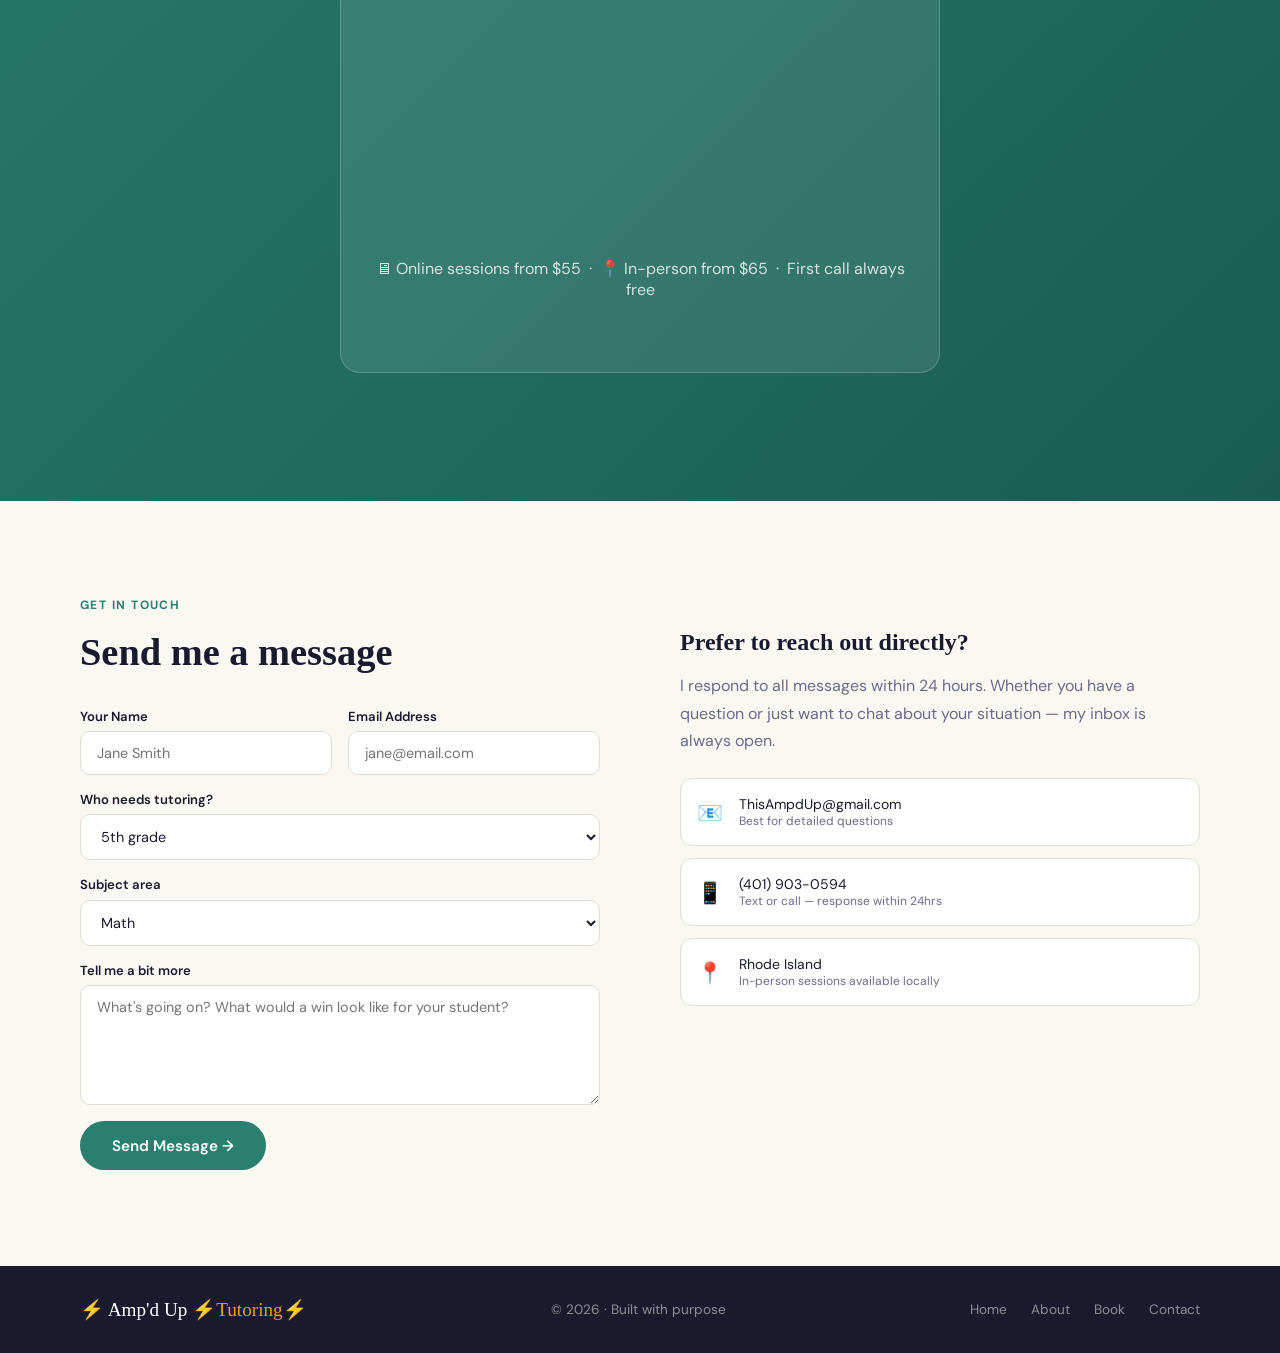
==== commit ef1ae135: "Merge branch 'main' of https://github.com/itsraf/itsraf.github.io" ====
--- a/index.html
+++ b/index.html
@@ -3,8 +3,8 @@
 <head>
 <meta charset="UTF-8"/>
 <meta name="viewport" content="width=device-width, initial-scale=1.0"/>
-<title>Spark Tutoring | Math & Science That Clicks</title>
-<link href="https://fonts.googleapis.com/css2?family=Playfair+Display:ital,wght@0,400;0,700;1,400&family=DM+Sans:wght@300;400;500;600&display=swap" rel="stylesheet"/>
+<title>⚡ Amp'd Up  Tutoring ⚡| Math & Science That Clicks</title>
+<link href="https://fonts.googleapis.com/css2?family=gePlayfair+Display:ital,wght@0,400;0,700;1,400&family=DM+Sans:wght@300;400;500;600&display=swap" rel="stylesheet"/>
 <style>
   :root {
     --ink: #1a1a2e;
@@ -59,6 +59,7 @@
     padding: 0.5rem 1.25rem; border-radius: 100px;
     font-size: 0.85rem; font-weight: 600;
     text-decoration: none; transition: background 0.2s, transform 0.2s;
+    align-items: center;
   }
   .nav-cta:hover { background: var(--teal-light); transform: translateY(-1px); }
 
@@ -98,7 +99,7 @@
   }
   .hero h1 {
     font-family: 'Playfair Display', serif;
-    font-size: clamp(2.8rem, 4vw, 4.2rem);
+    font-size: clamp(1.9rem, 3vw, 2.8rem);
     line-height: 1.1; font-weight: 700;
     margin-bottom: 1.5rem;
     animation: fadeUp 0.6s 0.1s ease both;
@@ -328,7 +329,7 @@
   .calendly-placeholder p { color: rgba(255,255,255,0.8); margin-bottom: 1.5rem; font-size: 1rem; }
   .btn-white {
     background: #fff; color: var(--teal);
-    padding: 0.9rem 2.5rem; border-radius: 100px;
+    /*padding: 0.9rem 2.5rem; border-radius: 100px;*/
     font-weight: 700; font-size: 1rem;
     text-decoration: none; display: inline-block;
     transition: all 0.2s;
@@ -427,7 +428,7 @@
   
 <!-- NAV -->
 <nav>
-  <a class="nav-logo" href="#home">Spark<span>Tutoring</span></a>
+  <a class="nav-logo" href="#home">⚡ Amp'd Up <span>Tutoring⚡</span></a>
   <ul class="nav-links">
     <li><a href="#how">How It Works</a></li>
     <li><a href="#services">Services</a></li>
@@ -436,31 +437,32 @@
     <li><a href="#blog">Blog</a></li>
     <li><a href="#contact">Contact</a></li>
   </ul>
-  <a class="nav-cta" href="#booking">Book Free Call</a>
+  <a class="nav-cta" href="#booking">Book a Free Call</a>
 </nav>
 
 <!-- HERO -->
 <section class="hero" id="home">
   <div class="hero-content">
     <div class="hero-badge">✦ Math & Science Tutoring</div>
-    <h1>Every student has a <em>breakthrough</em> moment.</h1>
-    <p>I'm on a mission to make sure no student gives up on math or science just because they haven't found the right support yet. Let's find yours.</p>
+    <h1>Achieve Success, Confidence catered <em> individually</em> to each student. </h1>
+    <!--<h1> Now it's my turn instill the <em>confidence</em> to the student who needs it.</h1>-->
+    <p> I am passionate about giving students the confidence, tools and unlock their academic potential.</p>
     <div class="hero-actions">
       <a href="#booking" class="btn-primary">Book a Free Intro Call</a>
-      <a href="#about" class="btn-secondary">My Story →</a>
+      <a href="#about" class="btn-secondary">About Me →</a>
     </div>
   </div>
   <div class="hero-visual">
     <div class="hero-card">
       <div class="floating-tag tag-1">🎯 Confidence Builder</div>
-      <div class="floating-tag tag-2">⭐ 5.0 Rated Tutor</div>
+      <!--<div class="floating-tag tag-2">⭐ 5.0 Rated Tutor</div>-->
       <div class="hero-card-avatar">🎓</div>
-      <h3>Your Tutor</h3>
+      <h3>Hi, I'm Raf</h3>
       <div class="role">Electrical Engineer · Math & Science Tutor</div>
       <p style="font-size:0.875rem;color:var(--mid);line-height:1.6;">From failing math in high school to engineering — now I help students find their own turning point.</p>
       <div class="stat-row">
-        <div class="stat"><div class="stat-num">50+</div><div class="stat-label">Students Helped</div></div>
-        <div class="stat"><div class="stat-num">5★</div><div class="stat-label">Avg. Rating</div></div>
+        <!--<div class="stat"><div class="stat-num">50+</div><div class="stat-label">Students Helped</div></div>
+        <div class="stat"><div class="stat-num">5★</div><div class="stat-label">Avg. Rating</div></div>-->
         <div class="stat"><div class="stat-num">100%</div><div class="stat-label">Passion</div></div>
       </div>
     </div>
@@ -474,23 +476,23 @@
     <div>
       <h2 class="section-title">Getting started is easy</h2>
     </div>
-    <p class="section-sub">No pressure, no commitment. Just a conversation to see if we're the right fit for your student.</p>
+    <p class="section-sub">No pressure, no commitment. Just a conversation to see if we're the right fit for your situtation.</p>
   </div>
   <div class="steps-grid">
     <div class="step">
       <div class="step-num">01</div>
       <h3>Free Intro Call</h3>
-      <p>We chat for 15 minutes to understand where your student is, what they need, and what success looks like for them.</p>
+      <p>We chat for 15 minutes to understand where you are, what you need, and what success looks like.</p>
     </div>
     <div class="step">
       <div class="step-num">02</div>
       <h3>Personalized Plan</h3>
-      <p>I build a tailored approach based on your student's learning style, gaps, and goals — not a one-size-fits-all curriculum.</p>
+      <p>I build a tailored approach based on your learning style, gaps, and goals — not a one-size-fits-all curriculum.</p>
     </div>
     <div class="step">
       <div class="step-num">03</div>
-      <h3>Watch Them Grow</h3>
-      <p>Session by session, we build skills AND confidence. Most students notice a shift in how they feel about math and science within weeks.</p>
+      <h3>Watch the Growth</h3>
+      <p>Session by session, we build skills AND confidence. <!--Most students notice a shift in how they feel about math and science within weeks.--></p>
     </div>
   </div>
 </section>
@@ -500,7 +502,7 @@
   <div class="section-label">What I Offer</div>
   <div style="display:grid;grid-template-columns:1fr 1fr;gap:2rem;align-items:end;margin-bottom:0;">
     <div>
-      <h2 class="section-title">Sessions built around your student</h2>
+      <h2 class="section-title">Sessions built around you the student</h2>
     </div>
     <p class="section-sub">Whether online or in-person, every session is focused on understanding — not just memorizing.</p>
   </div>
@@ -537,17 +539,17 @@
   <div class="about-grid">
     <div>
       <div class="section-label">About Me</div>
-      <h2 class="section-title">I've been in your student's shoes</h2>
-      <p>I failed math in high school. Not struggled — failed. And I remember exactly what that felt like: the frustration, the embarrassment, the quiet belief that maybe I just wasn't a "math person."</p>
-      <p>Then I found the right support. Someone who met me where I was, explained things differently, and helped me believe I could do it. That changed everything. I went on to become an electrical engineer.</p>
-      <p>That's not a story I tell to impress — it's the reason I do this. I know what it feels like to be on both sides of that wall. And I know how to help students get over it.</p>
+      <h2 class="section-title">Hi, I am <em>Raf</em>!</h2>
+      <p>I spend most of my days working as an electrical engineer. I am also fueled with the passion of helping students in math and science. I have a Bachelor of Science in Electrical Engineering from the Wentworth Institute of Technology, and a Master of Science in Electrical Engineering from the University of Rhode Island. </p>
+      <p>Started tutoring in community college in 2016. I would tutor students in pre-algebra, algebra and calculus. Tutoring in the environment was awesome, because I got to teach different students of different ages and levels. And providing them with individualized approached contributed to their success. I focus on identifying their strengths and weaknesses. I always try to make it fun and add real world applications to the sessions. </p>
+      <p>I was also a teacher assistant in lab coures. I thought students to program Arduinos! Ask more if interested!</p>
     </div>
     <div class="about-visual">
-      <div class="about-quote">"I don't just teach math and science. I help students realize they were capable all along."</div>
+      <div class="about-quote">"I work to get every student the confidence to succeed in their learning journey!"</div>
       <div class="about-tags">
         <span class="about-tag">Electrical Engineer</span>
         <span class="about-tag">Former College Math Tutor</span>
-        <span class="about-tag">Teaching Assistant</span>
+        <span class="about-tag">Former College Teaching Assistant</span>
         <span class="about-tag">Patient & Encouraging</span>
         <span class="about-tag">Results-Focused</span>
         <span class="about-tag">Mission-Driven</span>
@@ -563,33 +565,44 @@
     <h2 class="section-title">What parents & students say</h2>
     <p class="section-sub" style="margin:0 auto;">Real feedback from families who've seen the transformation firsthand.</p>
   </div>
+ 
   <div class="testi-grid">
     <div class="testi-card">
+      <!--<div class="stars">★★★★★</div>-->
+      <p class="testi-text"><em>Testimonials  Comming Soon</em> </p>
+      <div class="testi-author">
+        <!--<div class="testi-avatar" style="background:linear-gradient(135deg,#e05c5c,#f08080);">J</div>
+        <div><div class="testi-name">Jamie K.</div><div class="testi-role">College freshman</div></div>-->
+      </div>
+
+      <!--<div class="testi-card">
       <div class="stars">★★★★★</div>
       <p class="testi-text">"My daughter went from dreading math homework to actually looking forward to her sessions. The confidence boost alone was worth every penny."</p>
       <div class="testi-author">
         <div class="testi-avatar" style="background:linear-gradient(135deg,#e8a020,#f5c842);">M</div>
         <div><div class="testi-name">Maria T.</div><div class="testi-role">Parent of 9th grader</div></div>
       </div>
-    </div>
-    <div class="testi-card">
+    </div>-->
+    <!--<div class="testi-card">
       <div class="stars">★★★★★</div>
       <p class="testi-text">"My son's physics grade went from a D to a B+ in one semester. More importantly, he stopped saying 'I'm just bad at science.' That shift was huge."</p>
       <div class="testi-author">
         <div class="testi-avatar" style="background:linear-gradient(135deg,#2a7f6f,#3aaa96);">D</div>
         <div><div class="testi-name">David R.</div><div class="testi-role">Parent of 11th grader</div></div>
       </div>
-    </div>
-    <div class="testi-card">
+    </div>-->
+    <!--<div class="testi-card">
       <div class="stars">★★★★★</div>
       <p class="testi-text">"I finally understand calculus. I thought I would have to retake the class but after just 4 sessions things actually clicked. 100% recommend."</p>
       <div class="testi-author">
         <div class="testi-avatar" style="background:linear-gradient(135deg,#e05c5c,#f08080);">J</div>
         <div><div class="testi-name">Jamie K.</div><div class="testi-role">College freshman</div></div>
       </div>
-    </div>
-  </div>
-  <p style="text-align:center;margin-top:2rem;color:var(--mid);font-size:0.85rem;font-style:italic;">* Testimonials are representative examples. Replace with your real reviews as they come in.</p>
+      
+    </div>-->
+  </div>
+   
+ <!-- <p style="text-align:center;margin-top:2rem;color:var(--mid);font-size:0.85rem;font-style:italic;">* Testimonials are representative examples. Replace with your real reviews as they come in.</p>--->
 </section>
 
 <!-- BLOG -->
@@ -599,34 +612,35 @@
       <div class="section-label">Blog</div>
       <h2 class="section-title">From the tutor's desk</h2>
     </div>
-    <a href="#blog" class="btn-secondary" style="margin-bottom:0.5rem;">View All Posts →</a>
-  </div>
-  <div class="blog-grid">
+    <a href="" class="btn-secondary" style="margin-bottom:0.5rem;">View All Posts →</a>
+  </div>
+ <!-- <div class="blog-grid">
     <div class="blog-card">
       <div class="blog-thumb" style="background:linear-gradient(135deg,#fff8e6,#fde68a);">📐</div>
       <div class="blog-body">
-        <span class="blog-tag">Math Tips</span>
-        <h3>Why "I'm just not a math person" is the most dangerous thing a student can say</h3>
-        <p>The stories we tell ourselves shape our outcomes more than our natural ability ever will...</p>
+        <span class="blog-tag">My Journey</span>
+        <h3>Lessons I learned tutoring algebra as a college student myself.</h3>
+        <p>Understanding the subject and knowing how to transfer are two completely different skills...</p>
         <div class="blog-date">Coming soon</div>
       </div>
-    </div>
+    </div>-->
     <div class="blog-card">
       <div class="blog-thumb" style="background:linear-gradient(135deg,#e6f7f4,#a7f3d0);">🔬</div>
       <div class="blog-body">
         <span class="blog-tag">My Journey</span>
-        <h3>How failing math in high school led me to become an electrical engineer</h3>
-        <p>It wasn't talent or luck. It was one person who believed in me before I believed in myself...</p>
+        <h3>I also have struggled with Math. </h3>
+        <p>I was failing math in high school. I went from top grades throughoutelementry and middle school to failing in high school and worse doubting I could get back to the top grades like before...</p>
+        <!--The more I learn the more I understand that learning is a challenging task. But what is important is taking the incremental steps to achieve mastery-->
         <div class="blog-date">Coming soon</div>
       </div>
     </div>
-    <div class="blog-card">
+    <!--<div class="blog-card">
       <div class="blog-thumb" style="background:linear-gradient(135deg,#fce7e7,#fca5a5);">💡</div>
       <div class="blog-body">
         <span class="blog-tag">For Parents</span>
         <h3>5 signs your child needs more than just extra practice — they need confidence</h3>
         <p>More homework isn't always the answer. Sometimes what's missing is something harder to measure...</p>
-        <div class="blog-date">Coming soon</div>
+       <div class="blog-date">Coming soon.</div>-->
       </div>
     </div>
   </div>
@@ -652,72 +666,91 @@
     <div>
       <div class="section-label">Get In Touch</div>
       <h2 class="section-title">Send me a message</h2>
-      <div class="contact-form">
+      <form class="contact-form" 
+        action="https://formspree.io/f/xreoqnnr" 
+        method="POST"
+      >
         <div class="form-row">
           <div class="form-group">
             <label>Your Name</label>
-            <input type="text" placeholder="Jane Smith"/>
+            <input type="text" name="name" placeholder="Jane Smith" required/>
           </div>
           <div class="form-group">
             <label>Email Address</label>
-            <input type="email" placeholder="jane@email.com"/>
+            <input type="email" name="email" placeholder="jane@email.com" required/>
           </div>
         </div>
+
         <div class="form-group">
           <label>Who needs tutoring?</label>
-          <select>
-            <option>My child (middle school)</option>
-            <option>My child (high school)</option>
-            <option>Myself (college)</option>
+          <!-- name="who" labels this dropdown in your email -->
+          <select name="who">
+            <option>5th grade</option>
+            <option>6th grade</option>
+            <option>7th grade</option>
+            <option>8th grade</option>
+            <option>9th grade</option>
+            <option>10th grade</option>
+            <option>11th grade</option>
+            <option>12th grade</option>
+            <option>ACT</option>
+            <option>SAT</option>
+            <option>College</option>
             <option>Other</option>
           </select>
         </div>
+
         <div class="form-group">
           <label>Subject area</label>
-          <select>
+          <!-- name="subject" labels this dropdown in your email -->
+          <select name="subject">
             <option>Math</option>
             <option>Science</option>
             <option>Both Math & Science</option>
             <option>Not sure yet</option>
           </select>
         </div>
+
         <div class="form-group">
           <label>Tell me a bit more</label>
-          <textarea placeholder="What's going on? What would a win look like for your student?"></textarea>
+          <!-- name="message" labels the message box in your email -->
+          <textarea name="message" placeholder="What's going on? What would a win look like for your student?"></textarea>
         </div>
-        <button class="form-submit">Send Message →</button>
-      </div>
-    </div>
-    <div>
+
+        <!-- type="submit" is important — it tells the form to send when clicked -->
+        <button type="submit" class="form-submit">Send Message →</button>
+
+      </form>
+    </div>
       <div class="contact-info">
         <h3>Prefer to reach out directly?</h3>
-        <p>I respond to all messages within 24 hours. Whether you have a question or just want to chat about your student's situation — my inbox is always open.</p>
+        <p>I respond to all messages within 24 hours. Whether you have a question or just want to chat about your situation — my inbox is always open.</p>
         <div class="contact-item">
           <div class="contact-item-icon">📧</div>
           <div>
-            <div class="contact-item-text">your@email.com</div>
+            <div class="contact-item-text">ThisAmpdUp@gmail.com</div>
             <div class="contact-item-label">Best for detailed questions</div>
           </div>
         </div>
         <div class="contact-item">
           <div class="contact-item-icon">📱</div>
           <div>
-            <div class="contact-item-text">(555) 000-0000</div>
+            <div class="contact-item-text">(401) 903-0594</div>
             <div class="contact-item-label">Text or call — response within 24hrs</div>
           </div>
         </div>
         <div class="contact-item">
           <div class="contact-item-icon">📍</div>
           <div>
-            <div class="contact-item-text">Your City, State</div>
+            <div class="contact-item-text">Rhode Island</div>
             <div class="contact-item-label">In-person sessions available locally</div>
           </div>
         </div>
-        <div class="contact-item">
+        <!--<div class="contact-item">
           <div class="contact-item-icon">📷</div>
           <div>
             <div class="contact-item-text">@yourinstahandle</div>
-            <div class="contact-item-label">Follow for tips & updates</div>
+            <div class="contact-item-label">Follow for tips & updates</div>-->
           </div>
         </div>
       </div>
@@ -727,7 +760,7 @@
 
 <!-- FOOTER -->
 <footer>
-  <span class="footer-logo">Spark<span>Tutoring</span></span>
+  <span class="footer-logo">⚡ Amp'd Up ⚡<span>Tutoring⚡</span></span>
   <span>© 2026 · Built with purpose</span>
   <div style="display:flex;gap:1.5rem;">
     <a href="#home">Home</a>
@@ -751,10 +784,10 @@
     });
   });
 
-  // Form submit placeholder
+  /*// Form submit placeholder
   document.querySelector('.form-submit').addEventListener('click', () => {
     alert('Thanks for reaching out! I\'ll get back to you within 24 hours. 🎓');
-  });
+  });*/
 </script>
 </body>
 </html>
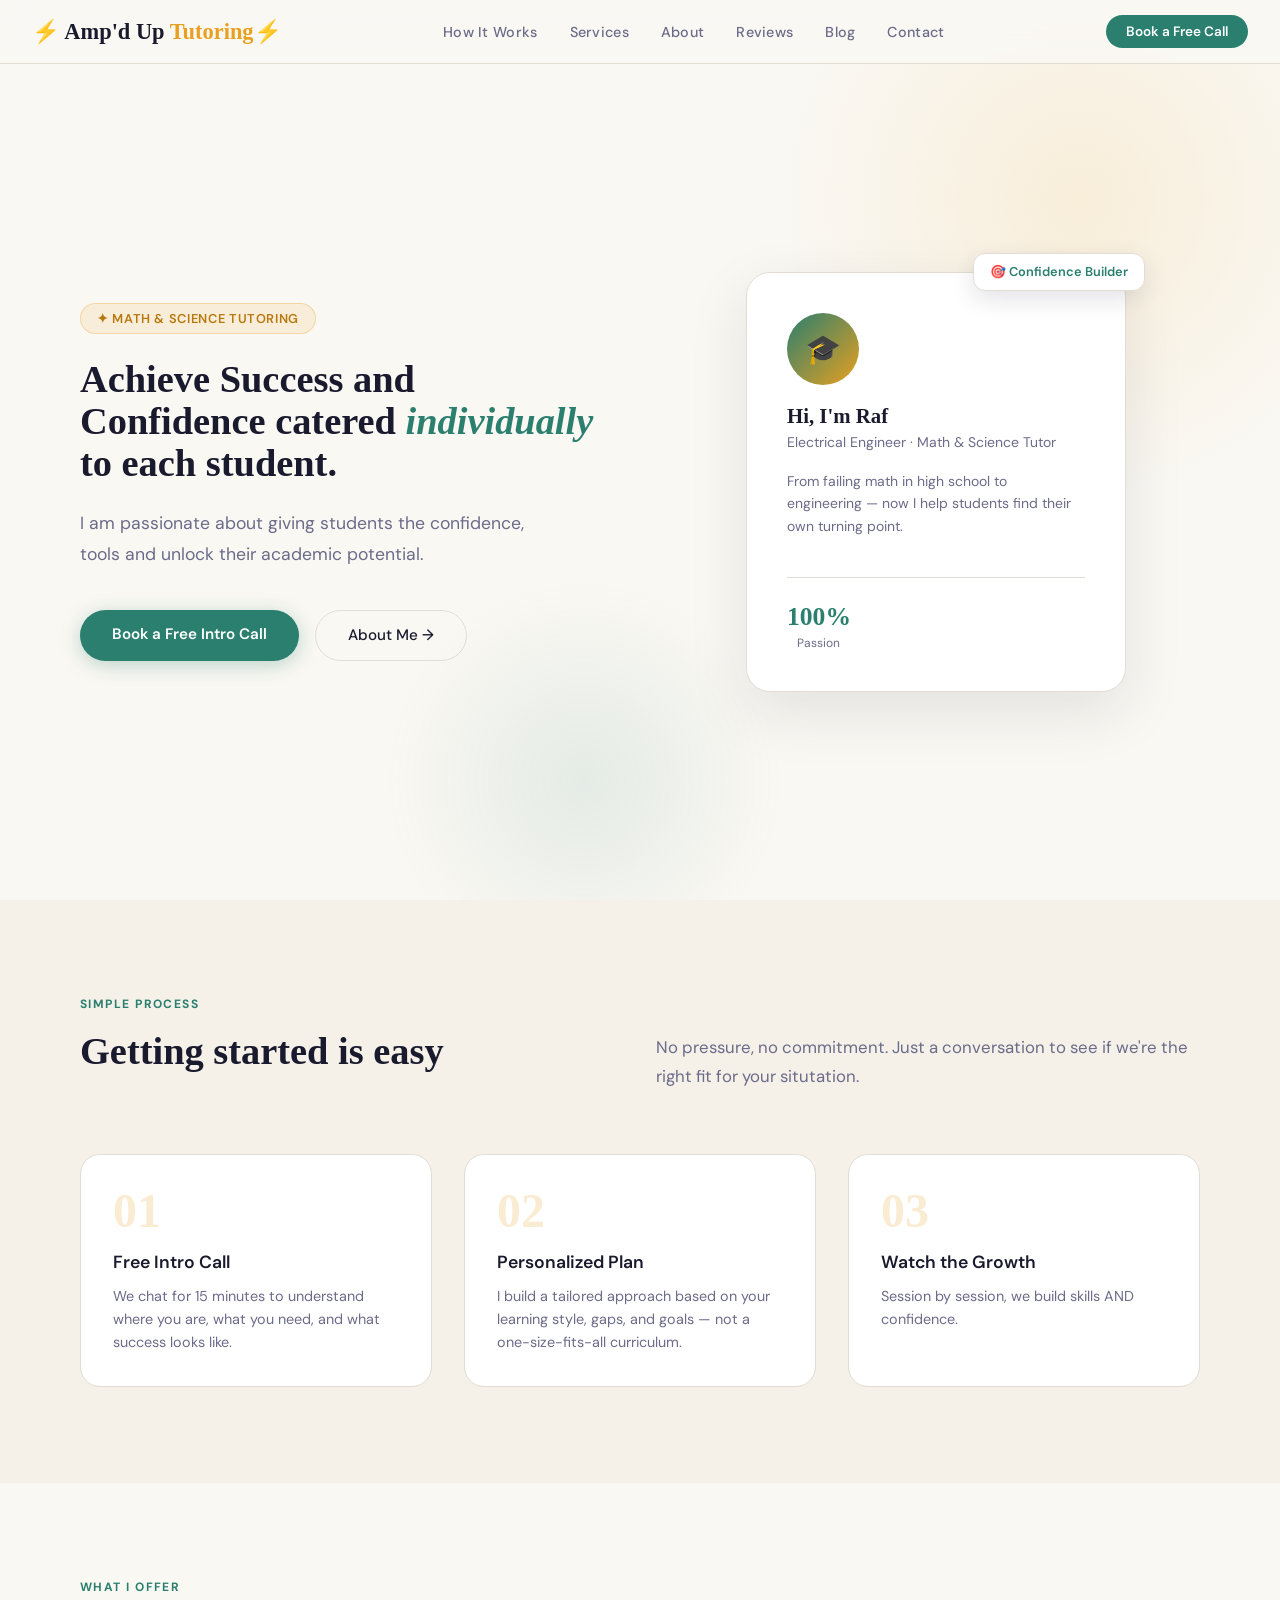
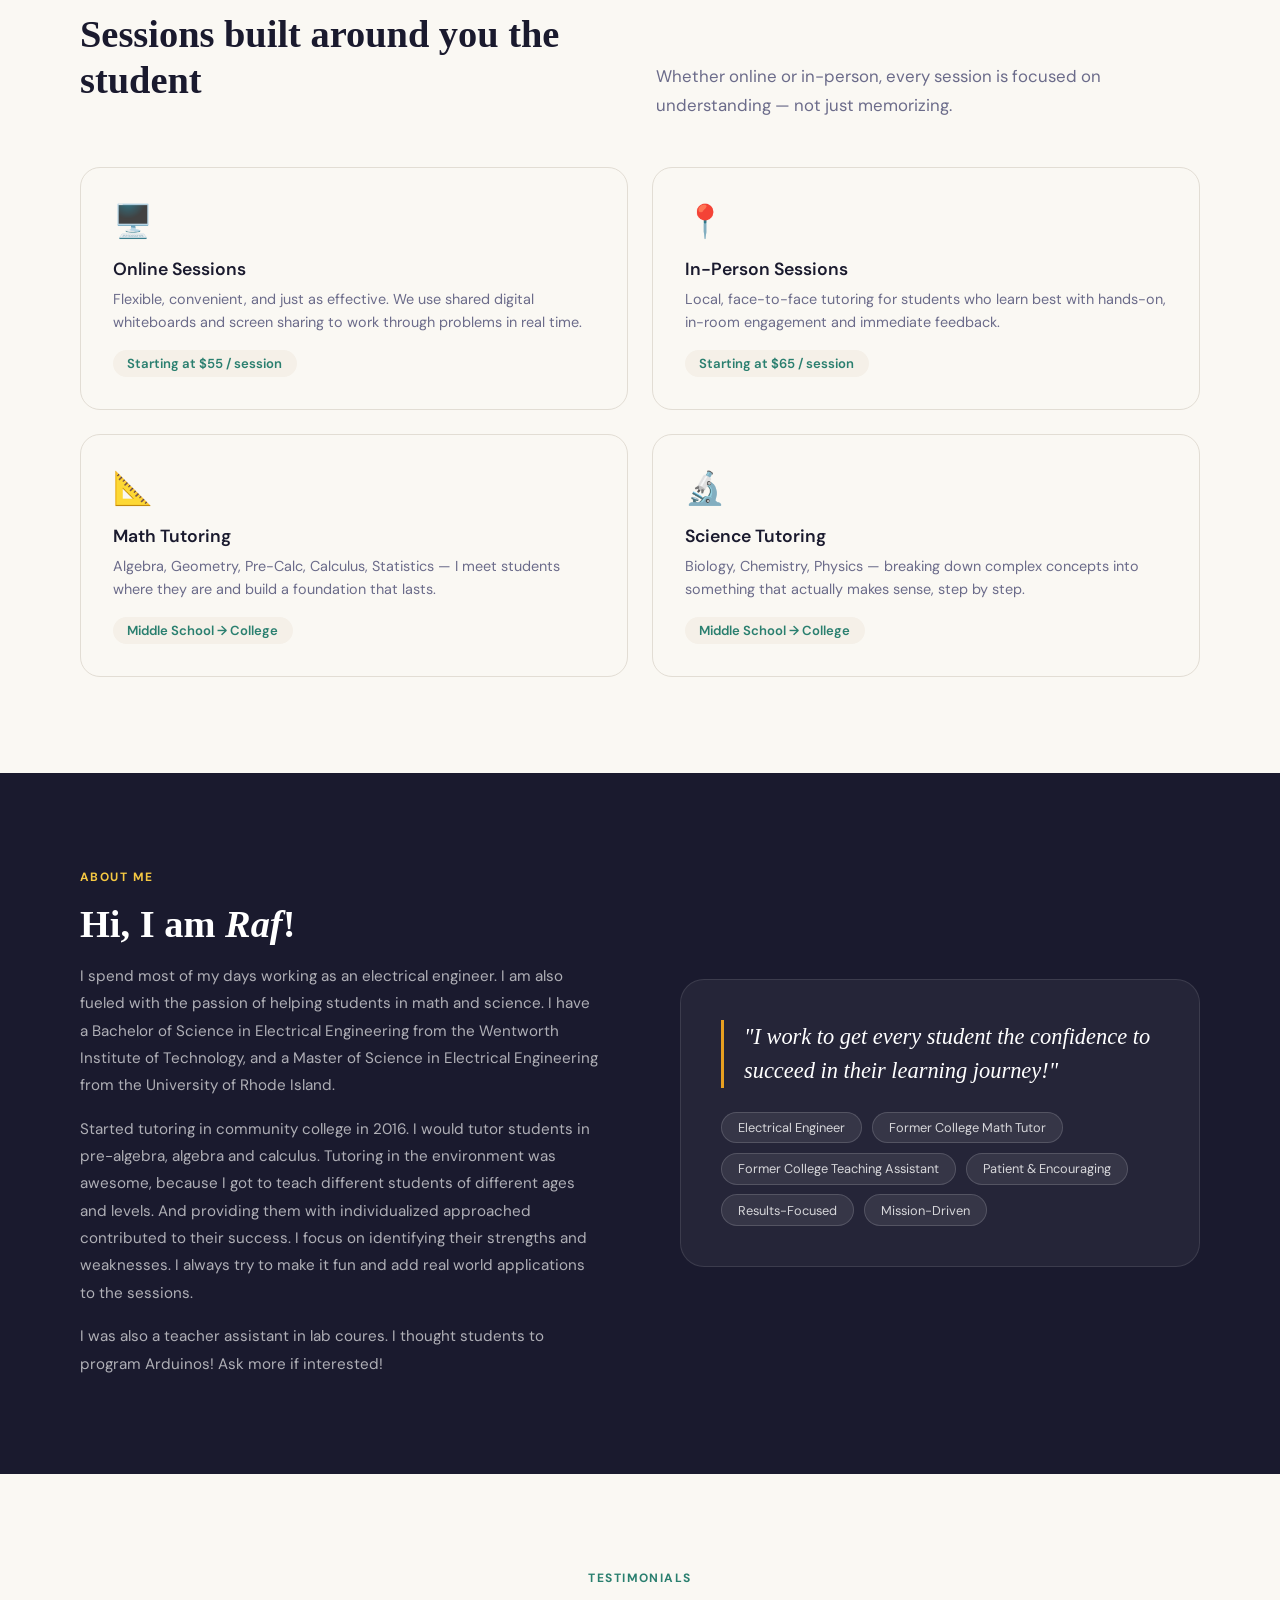
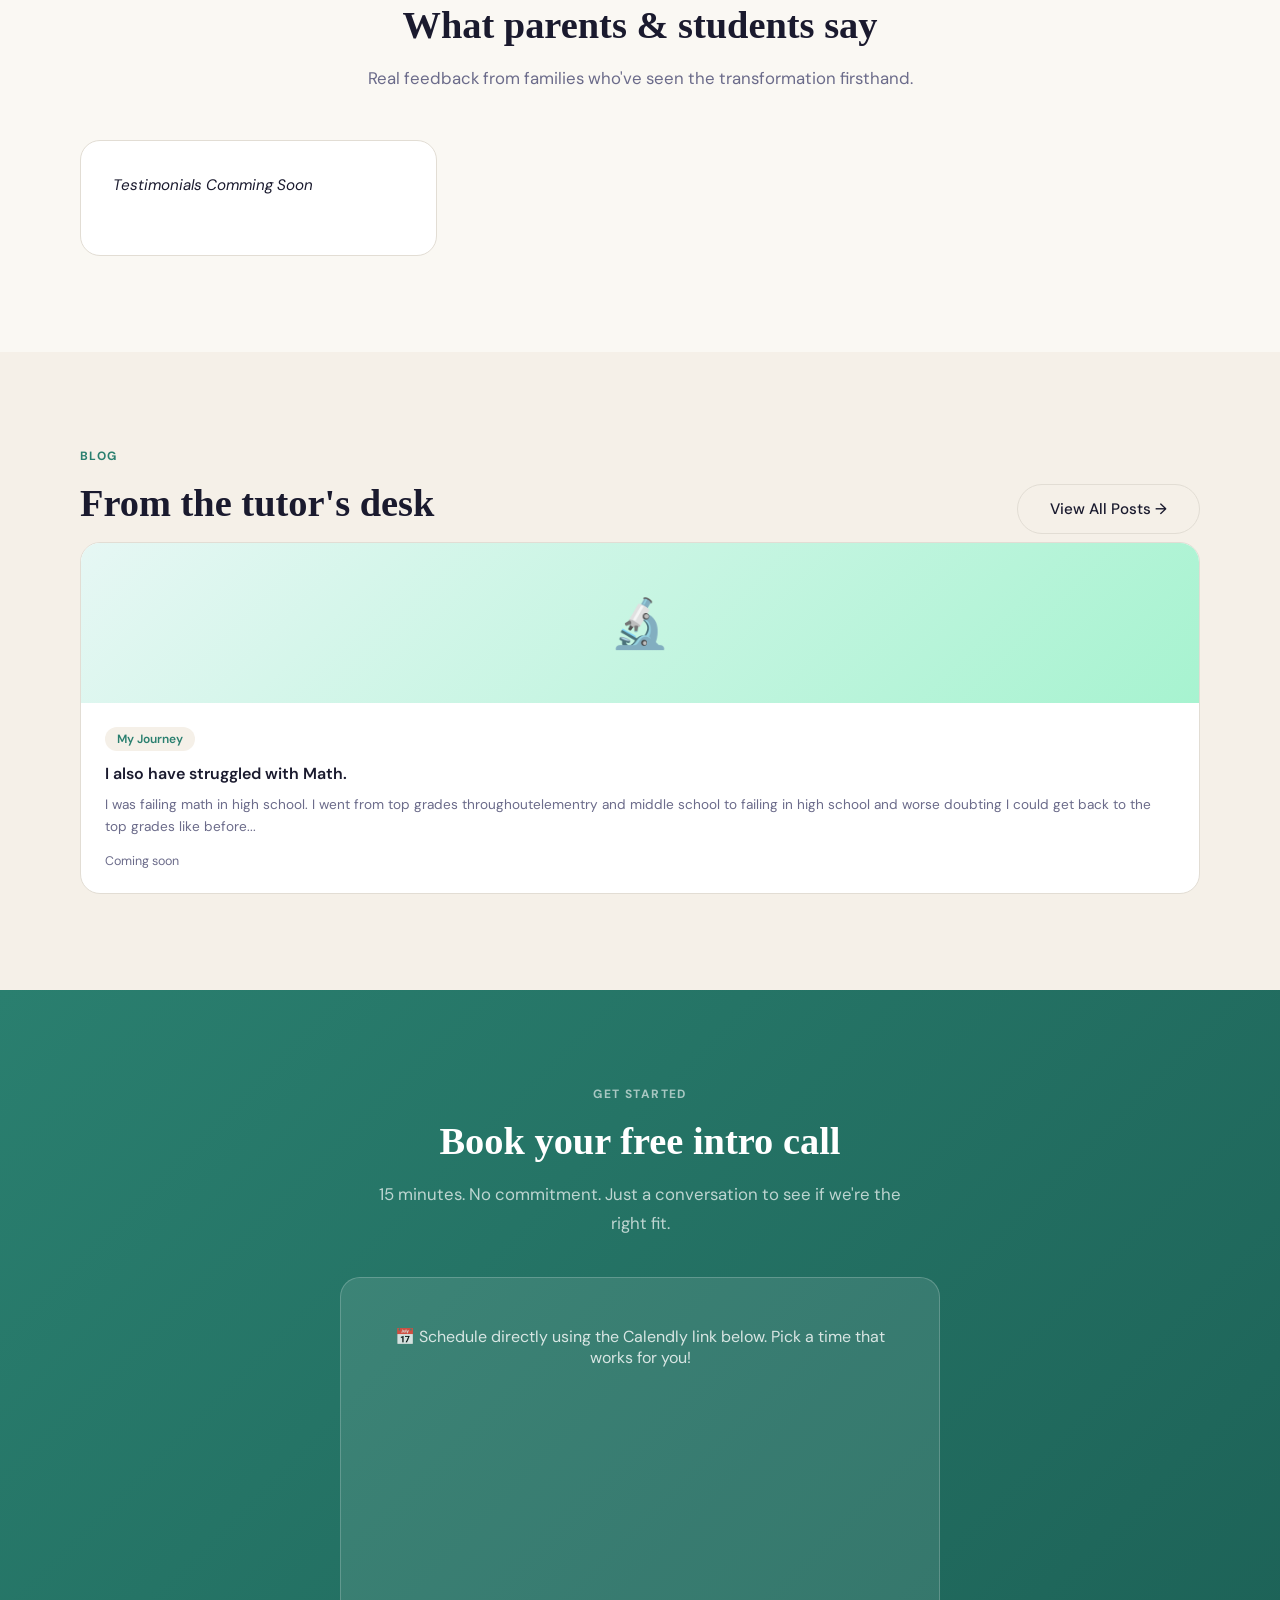
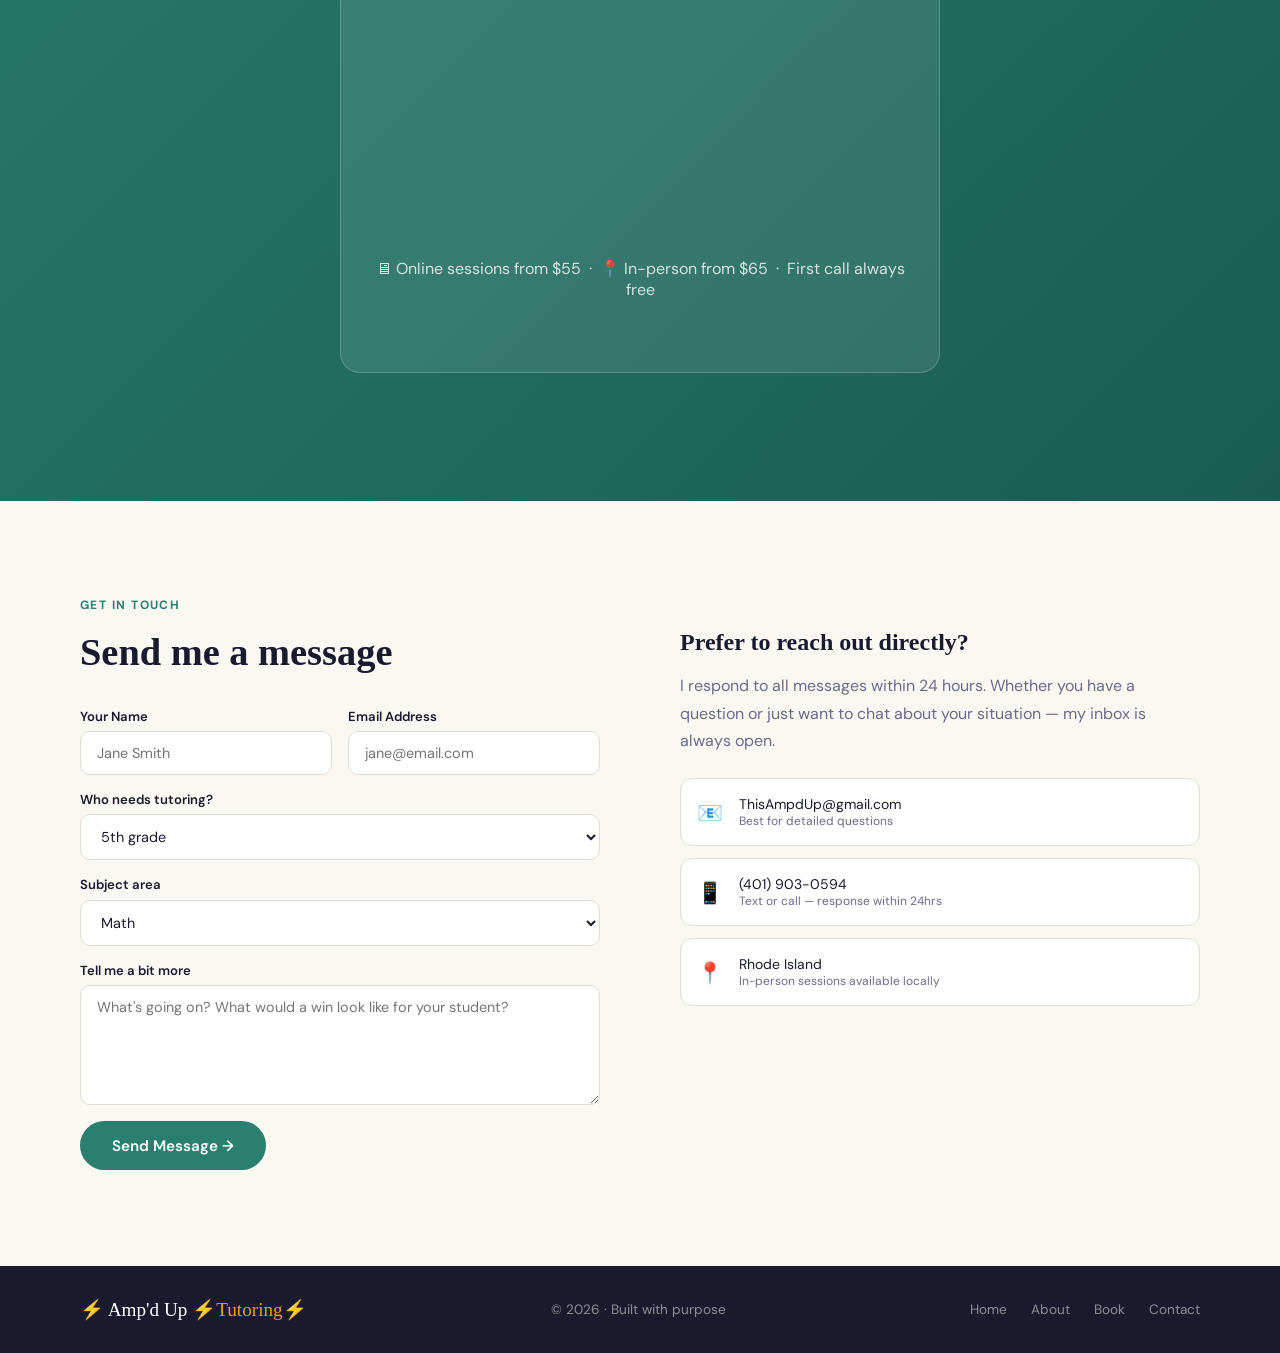
==== commit 46c45df2: "wording" ====
--- a/index.html
+++ b/index.html
@@ -444,7 +444,7 @@
 <section class="hero" id="home">
   <div class="hero-content">
     <div class="hero-badge">✦ Math & Science Tutoring</div>
-    <h1>Achieve Success, Confidence catered <em> individually</em> to each student. </h1>
+    <h1>Achieve Success and Confidence catered <em> individually</em> to each student. </h1>
     <!--<h1> Now it's my turn instill the <em>confidence</em> to the student who needs it.</h1>-->
     <p> I am passionate about giving students the confidence, tools and unlock their academic potential.</p>
     <div class="hero-actions">
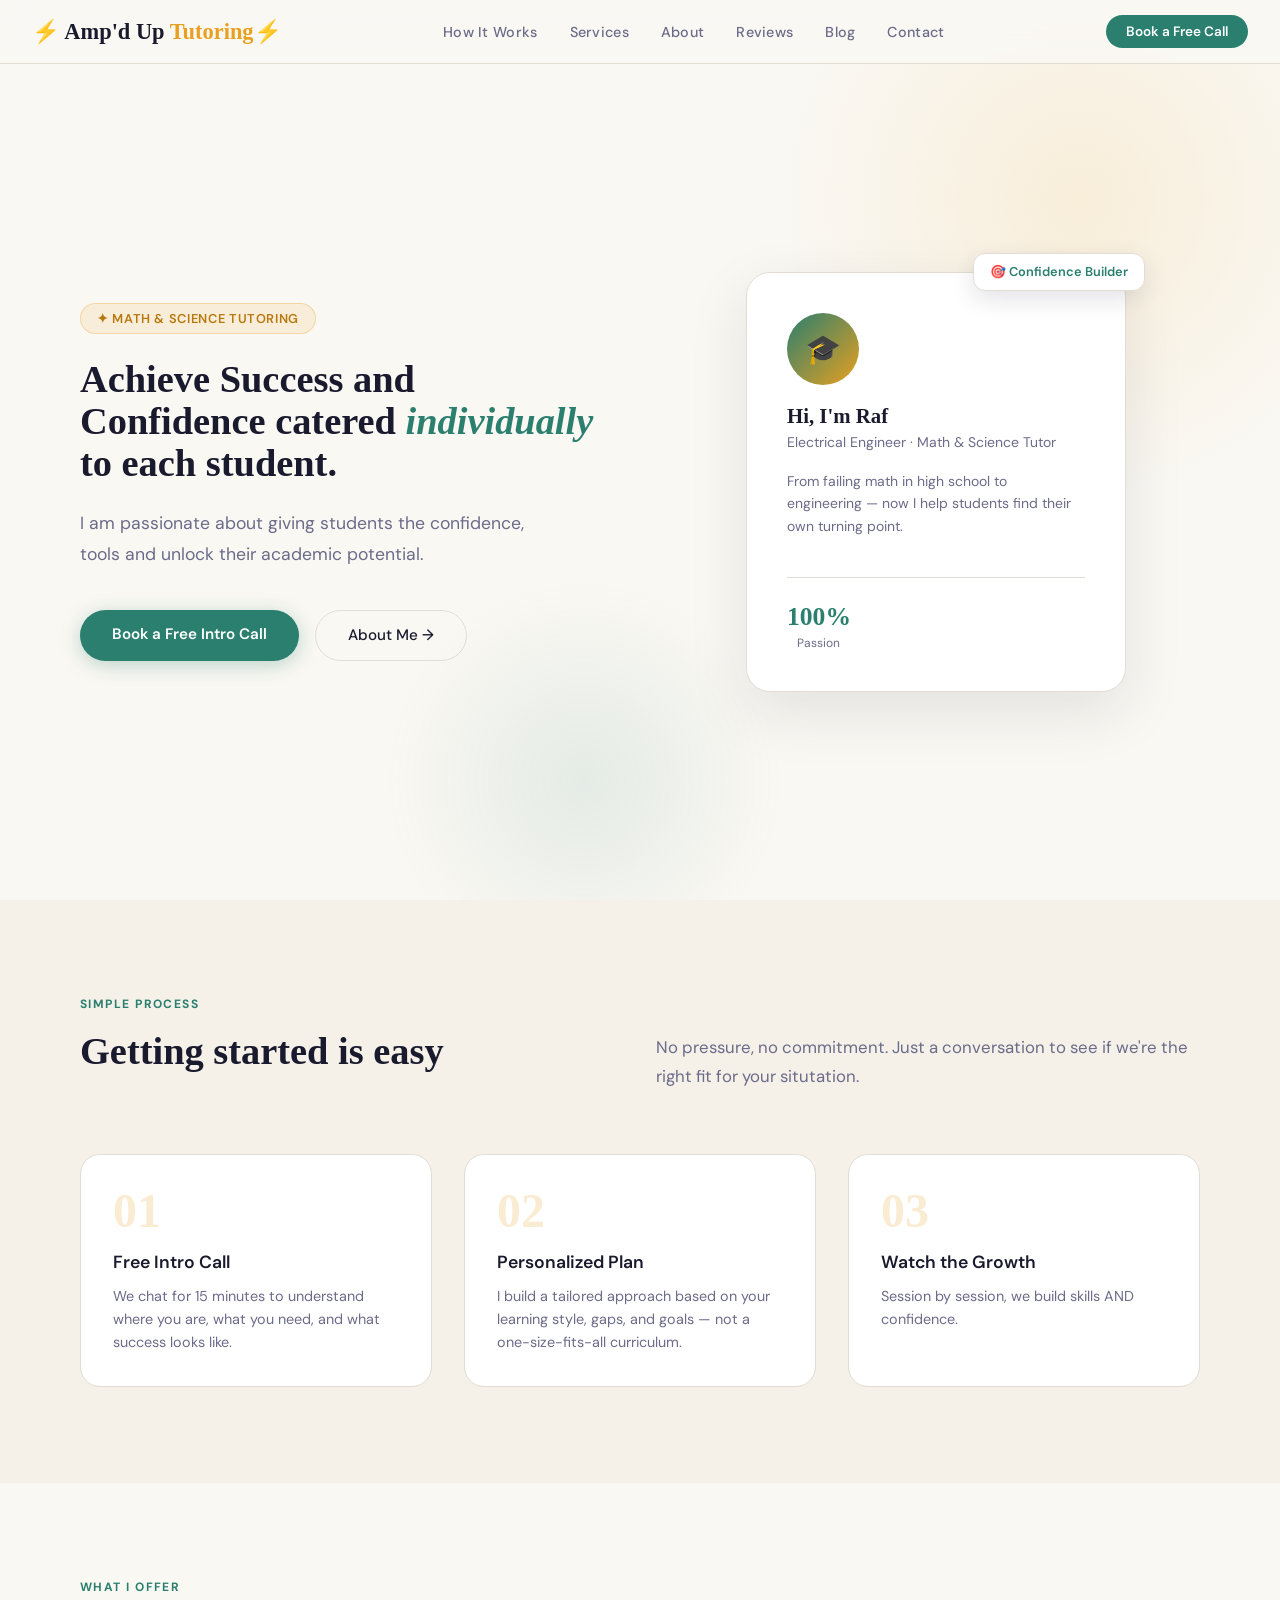
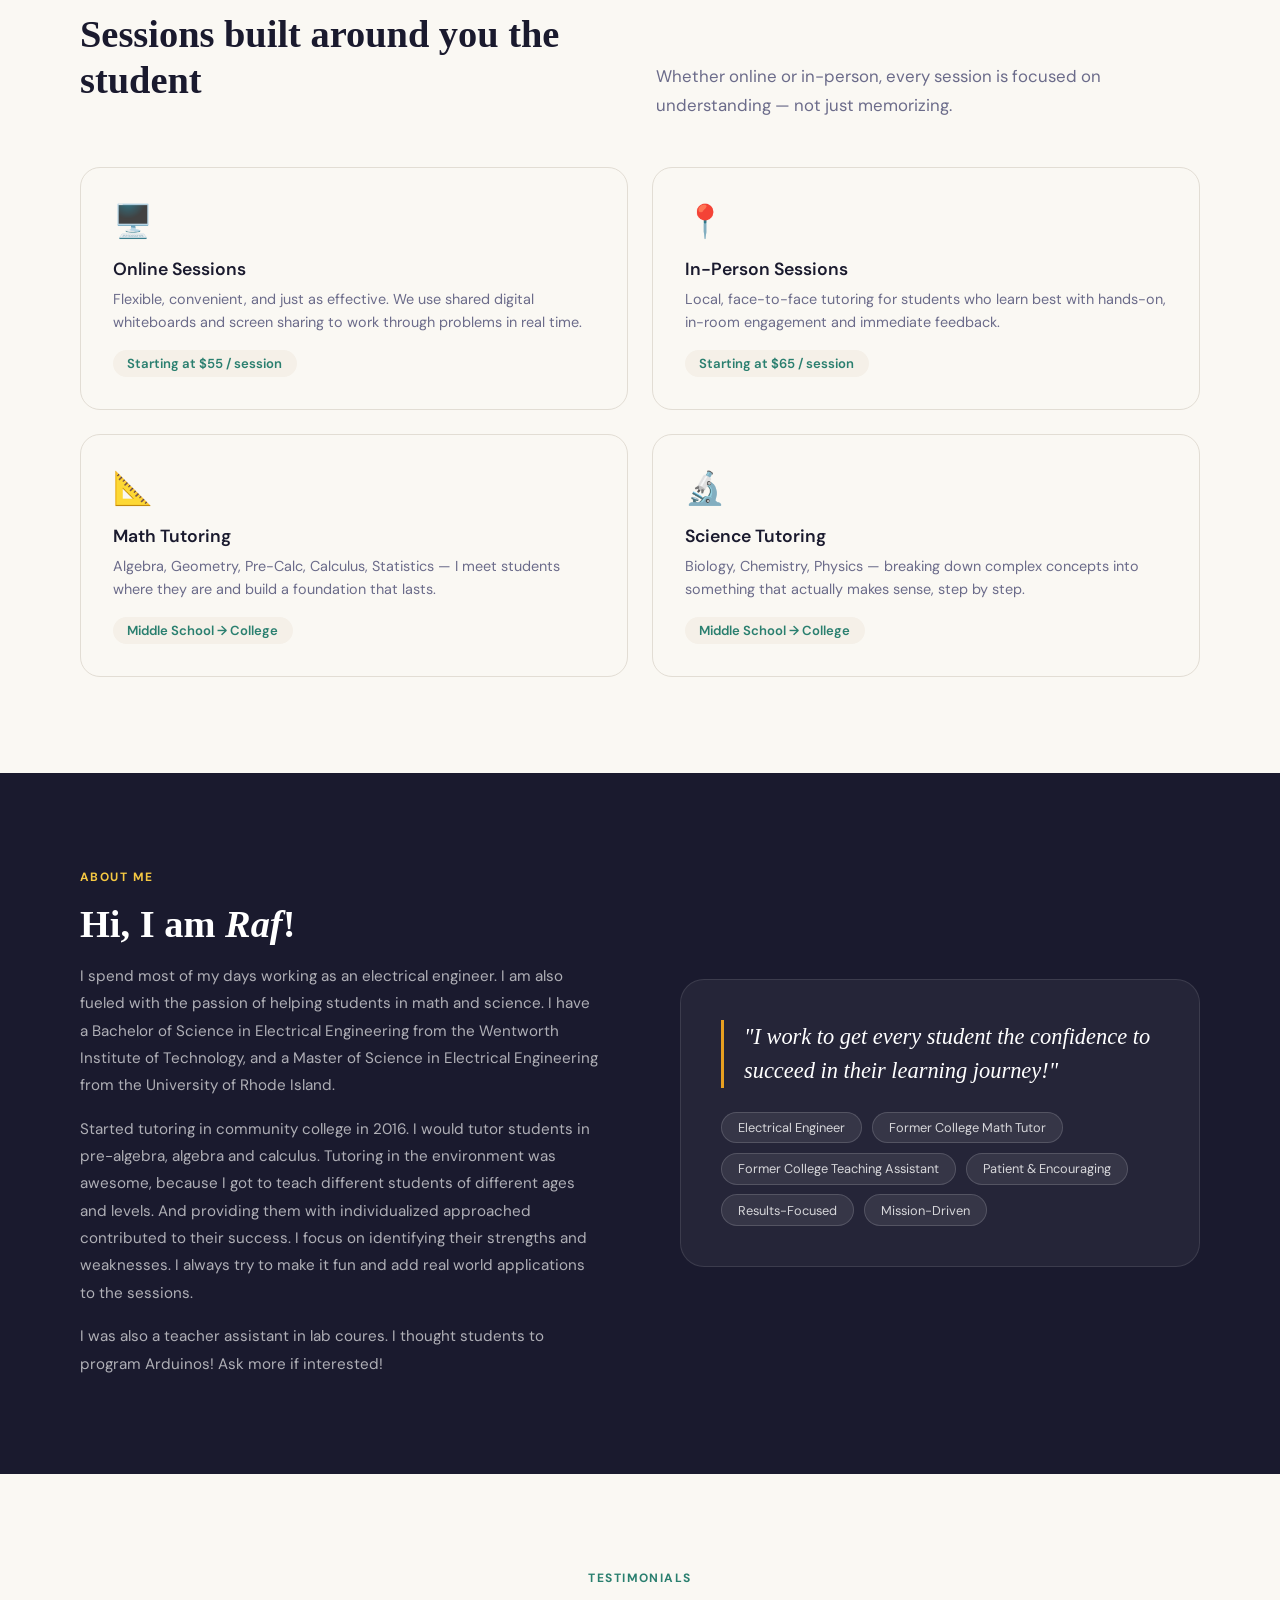
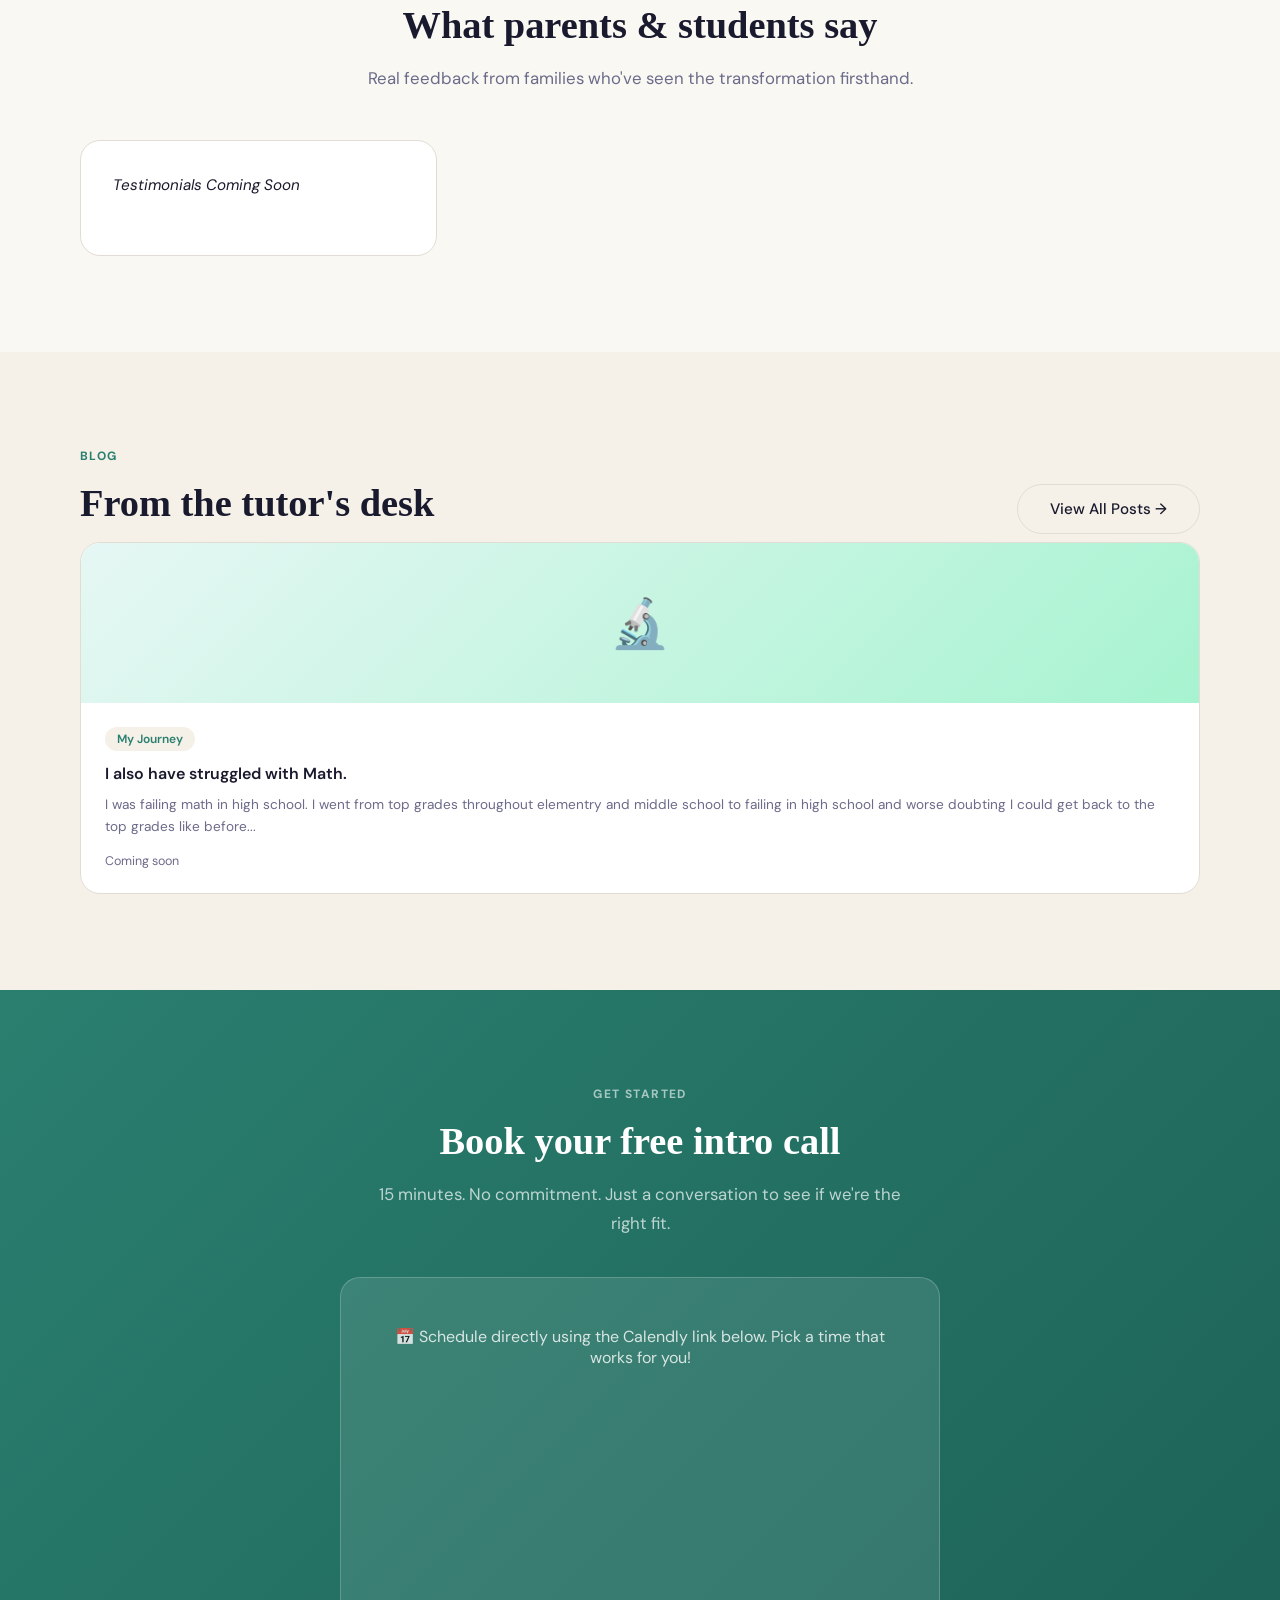
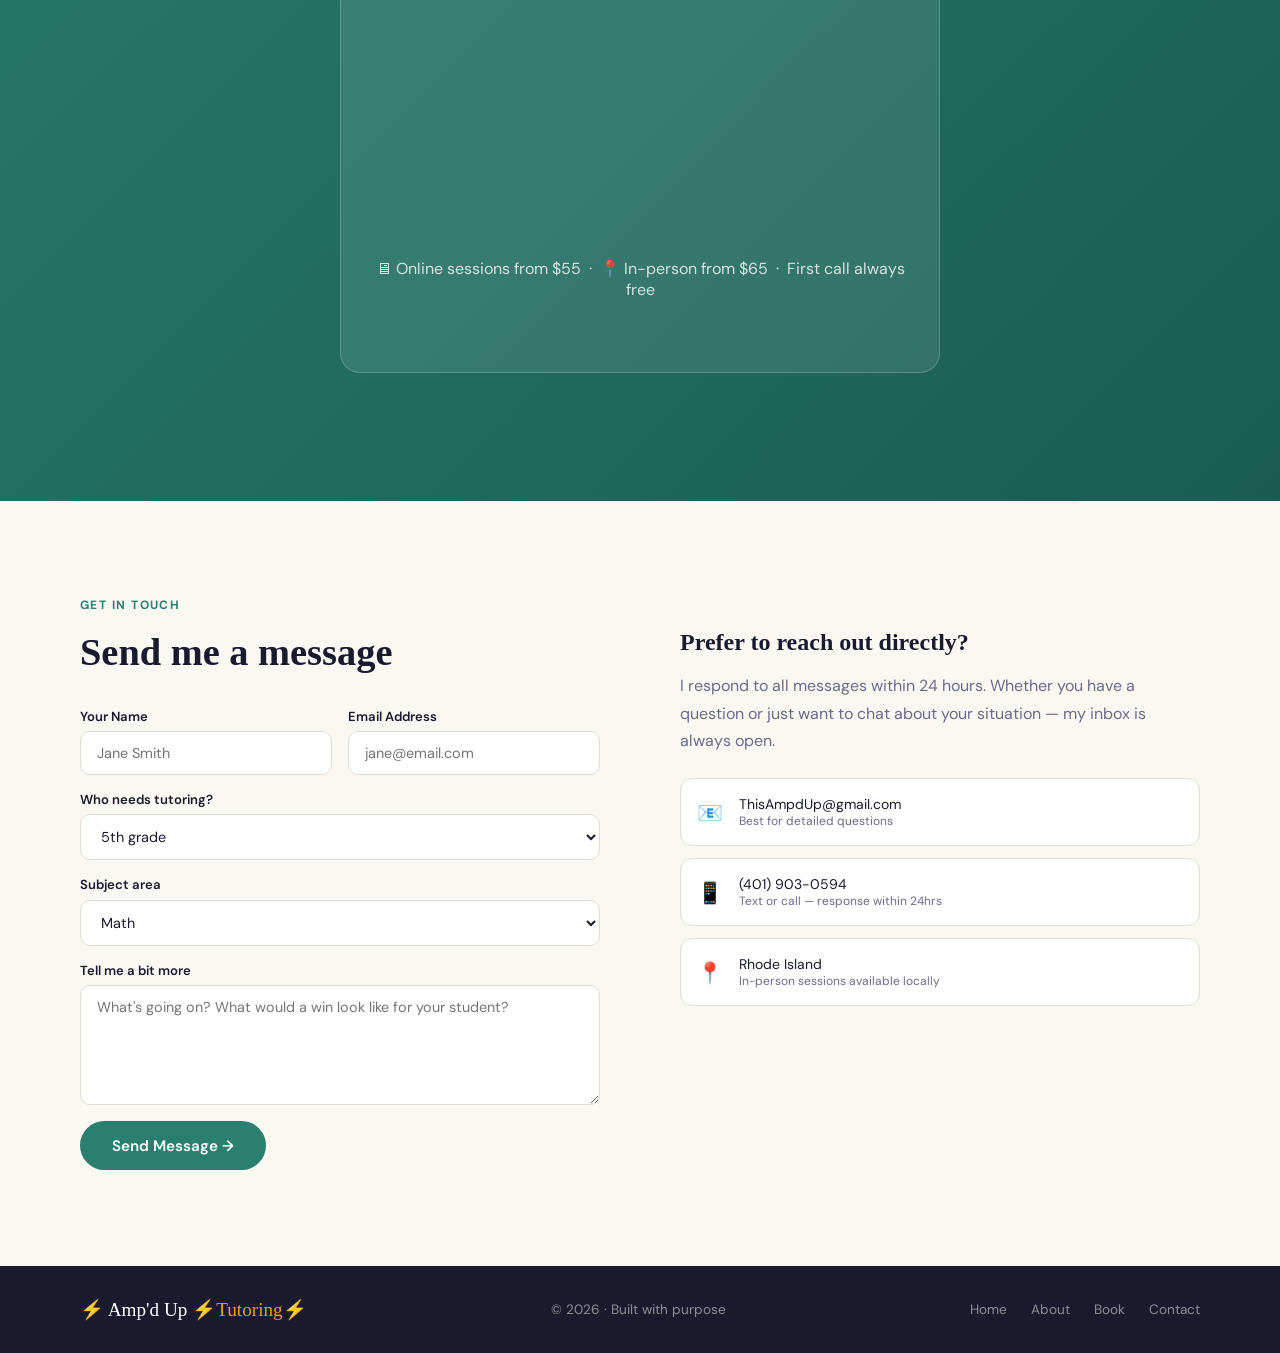
==== commit f85ae4ba: "typo" ====
--- a/index.html
+++ b/index.html
@@ -569,7 +569,7 @@
   <div class="testi-grid">
     <div class="testi-card">
       <!--<div class="stars">★★★★★</div>-->
-      <p class="testi-text"><em>Testimonials  Comming Soon</em> </p>
+      <p class="testi-text"><em>Testimonials  Coming Soon</em> </p>
       <div class="testi-author">
         <!--<div class="testi-avatar" style="background:linear-gradient(135deg,#e05c5c,#f08080);">J</div>
         <div><div class="testi-name">Jamie K.</div><div class="testi-role">College freshman</div></div>-->
@@ -629,7 +629,7 @@
       <div class="blog-body">
         <span class="blog-tag">My Journey</span>
         <h3>I also have struggled with Math. </h3>
-        <p>I was failing math in high school. I went from top grades throughoutelementry and middle school to failing in high school and worse doubting I could get back to the top grades like before...</p>
+        <p>I was failing math in high school. I went from top grades throughout elementry and middle school to failing in high school and worse doubting I could get back to the top grades like before...</p>
         <!--The more I learn the more I understand that learning is a challenging task. But what is important is taking the incremental steps to achieve mastery-->
         <div class="blog-date">Coming soon</div>
       </div>
